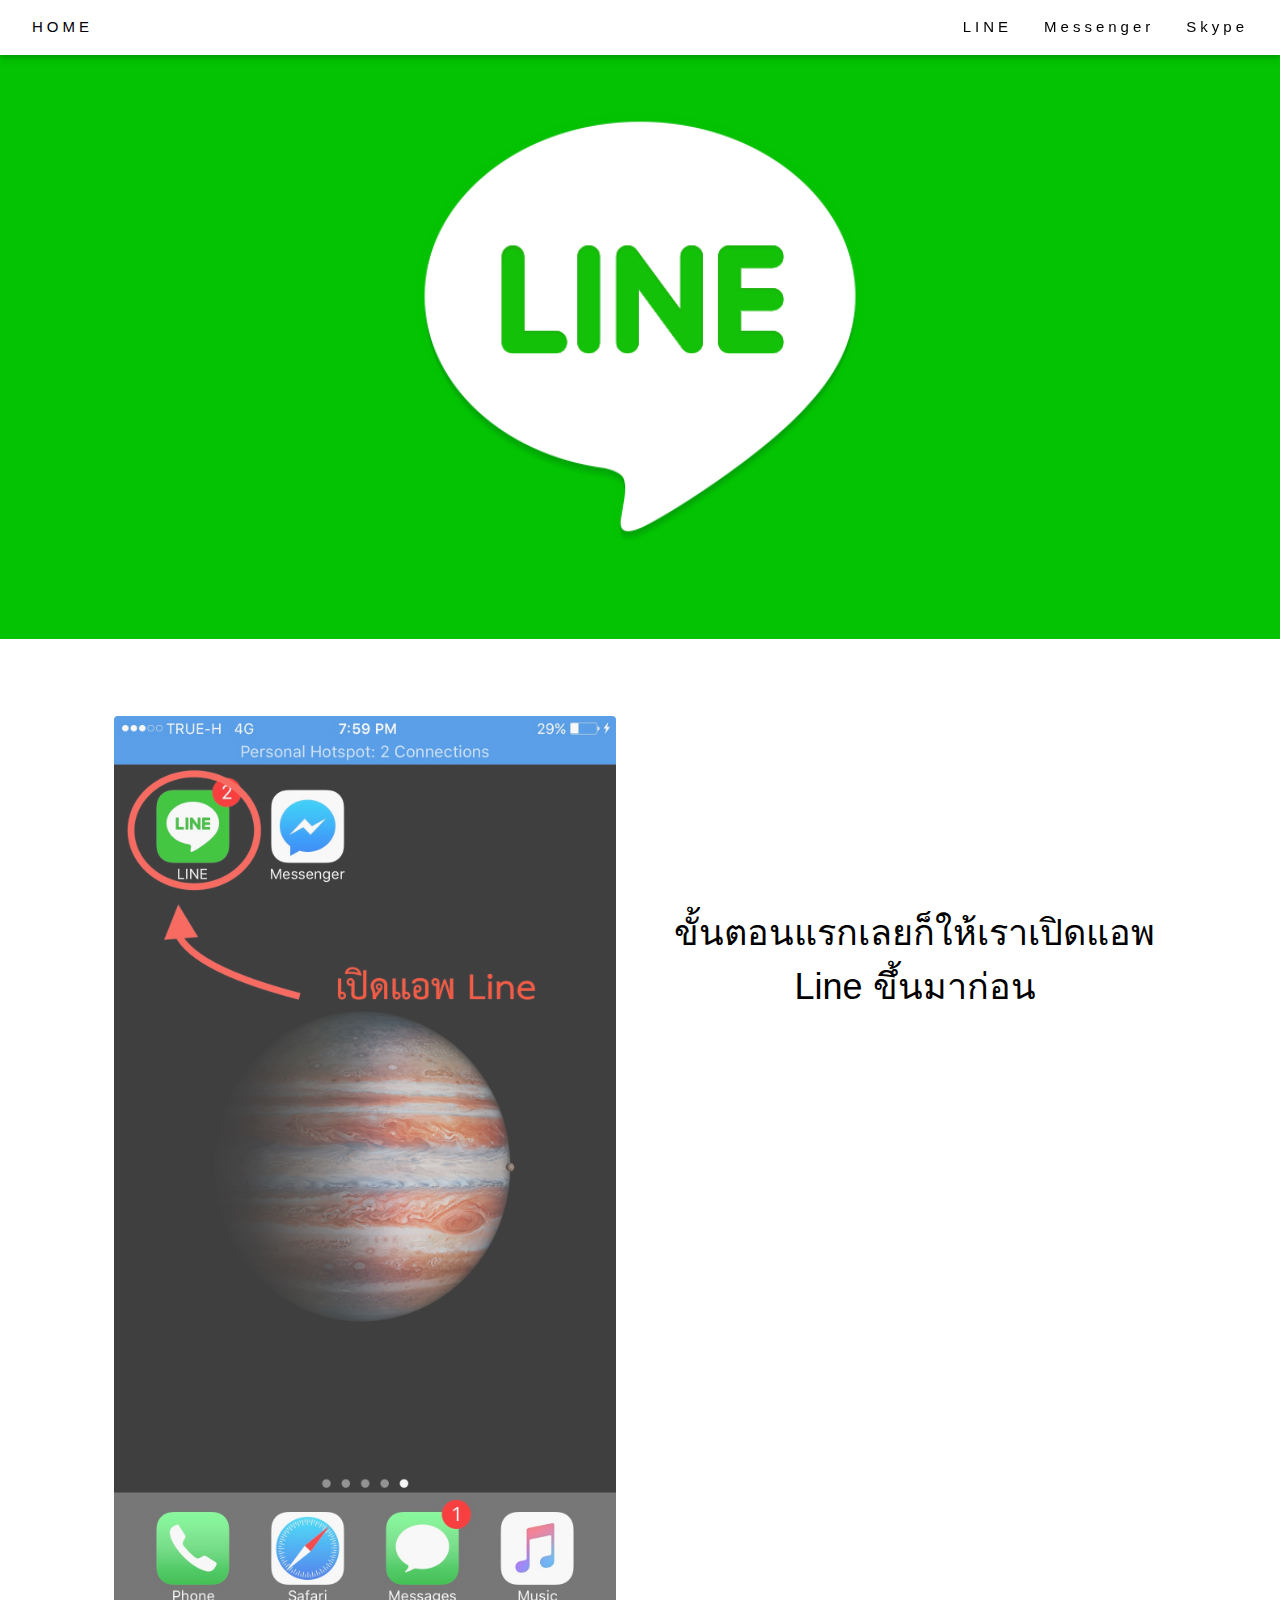
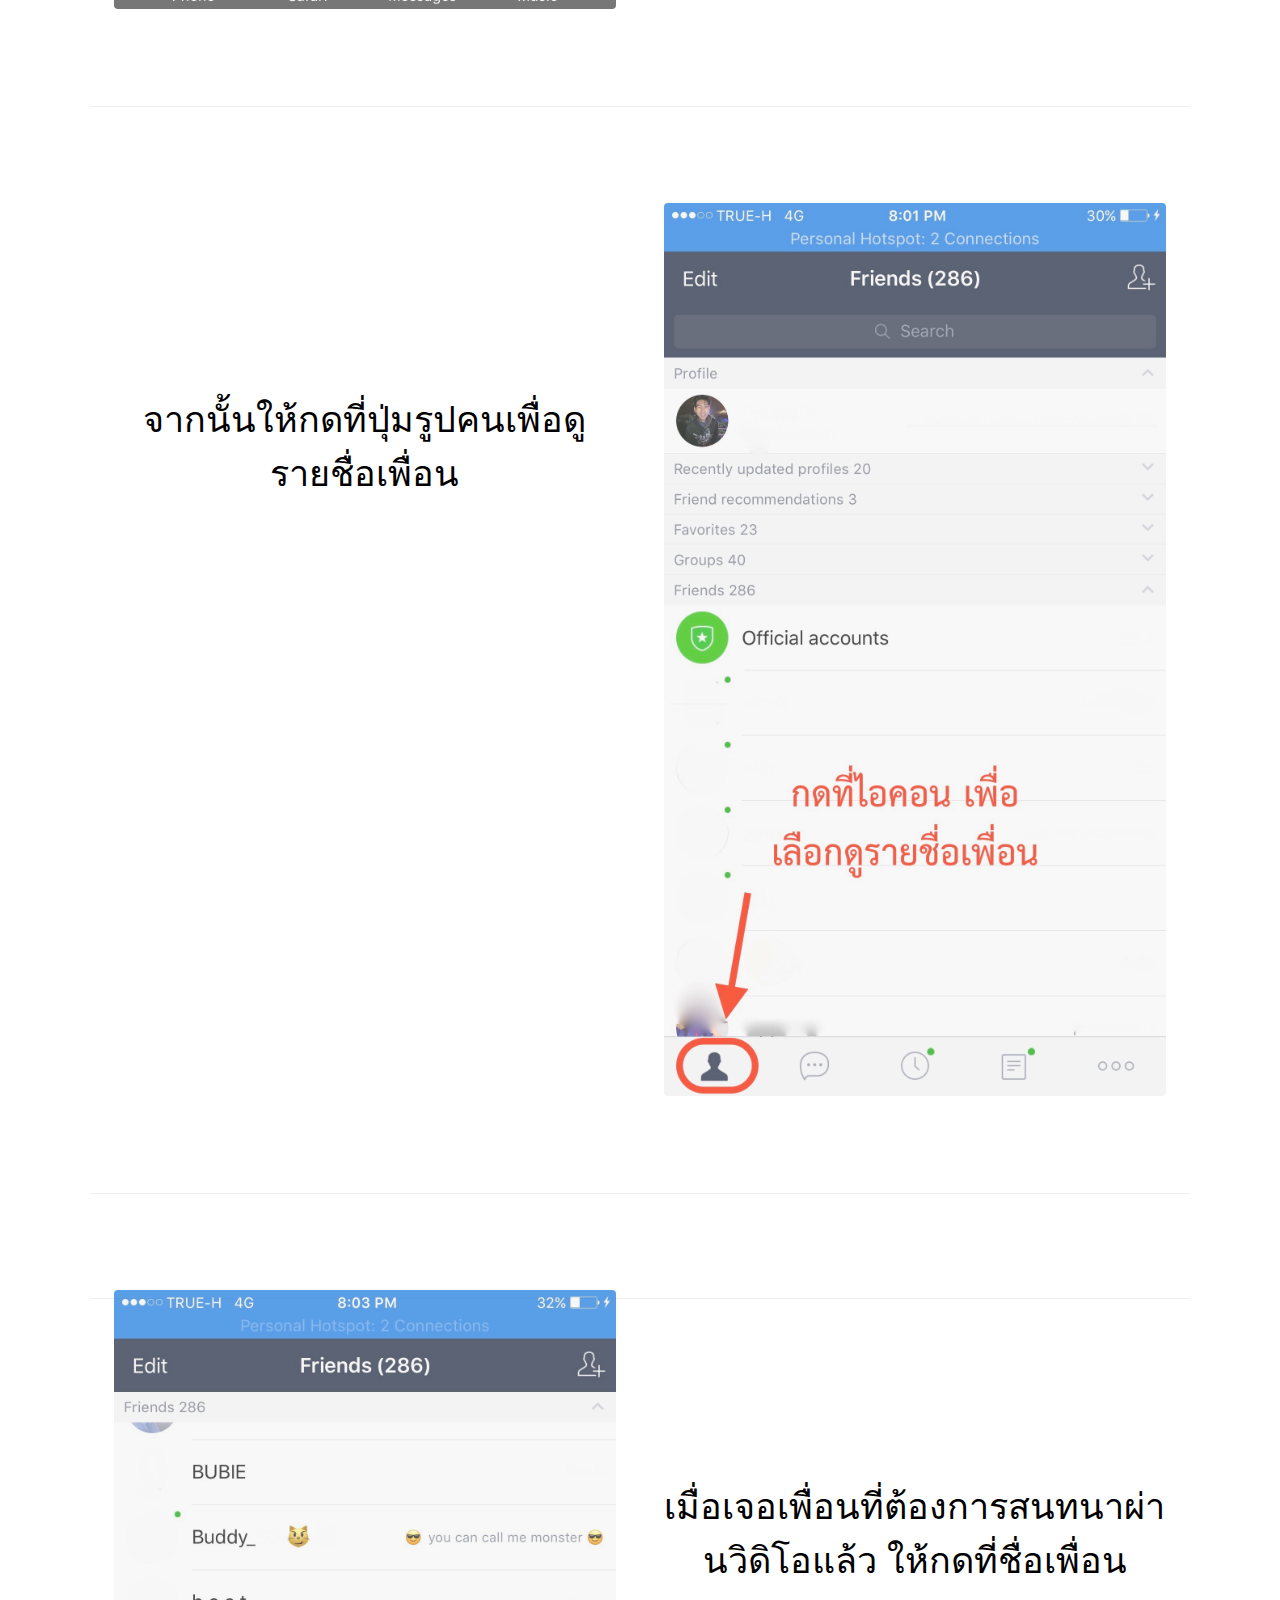
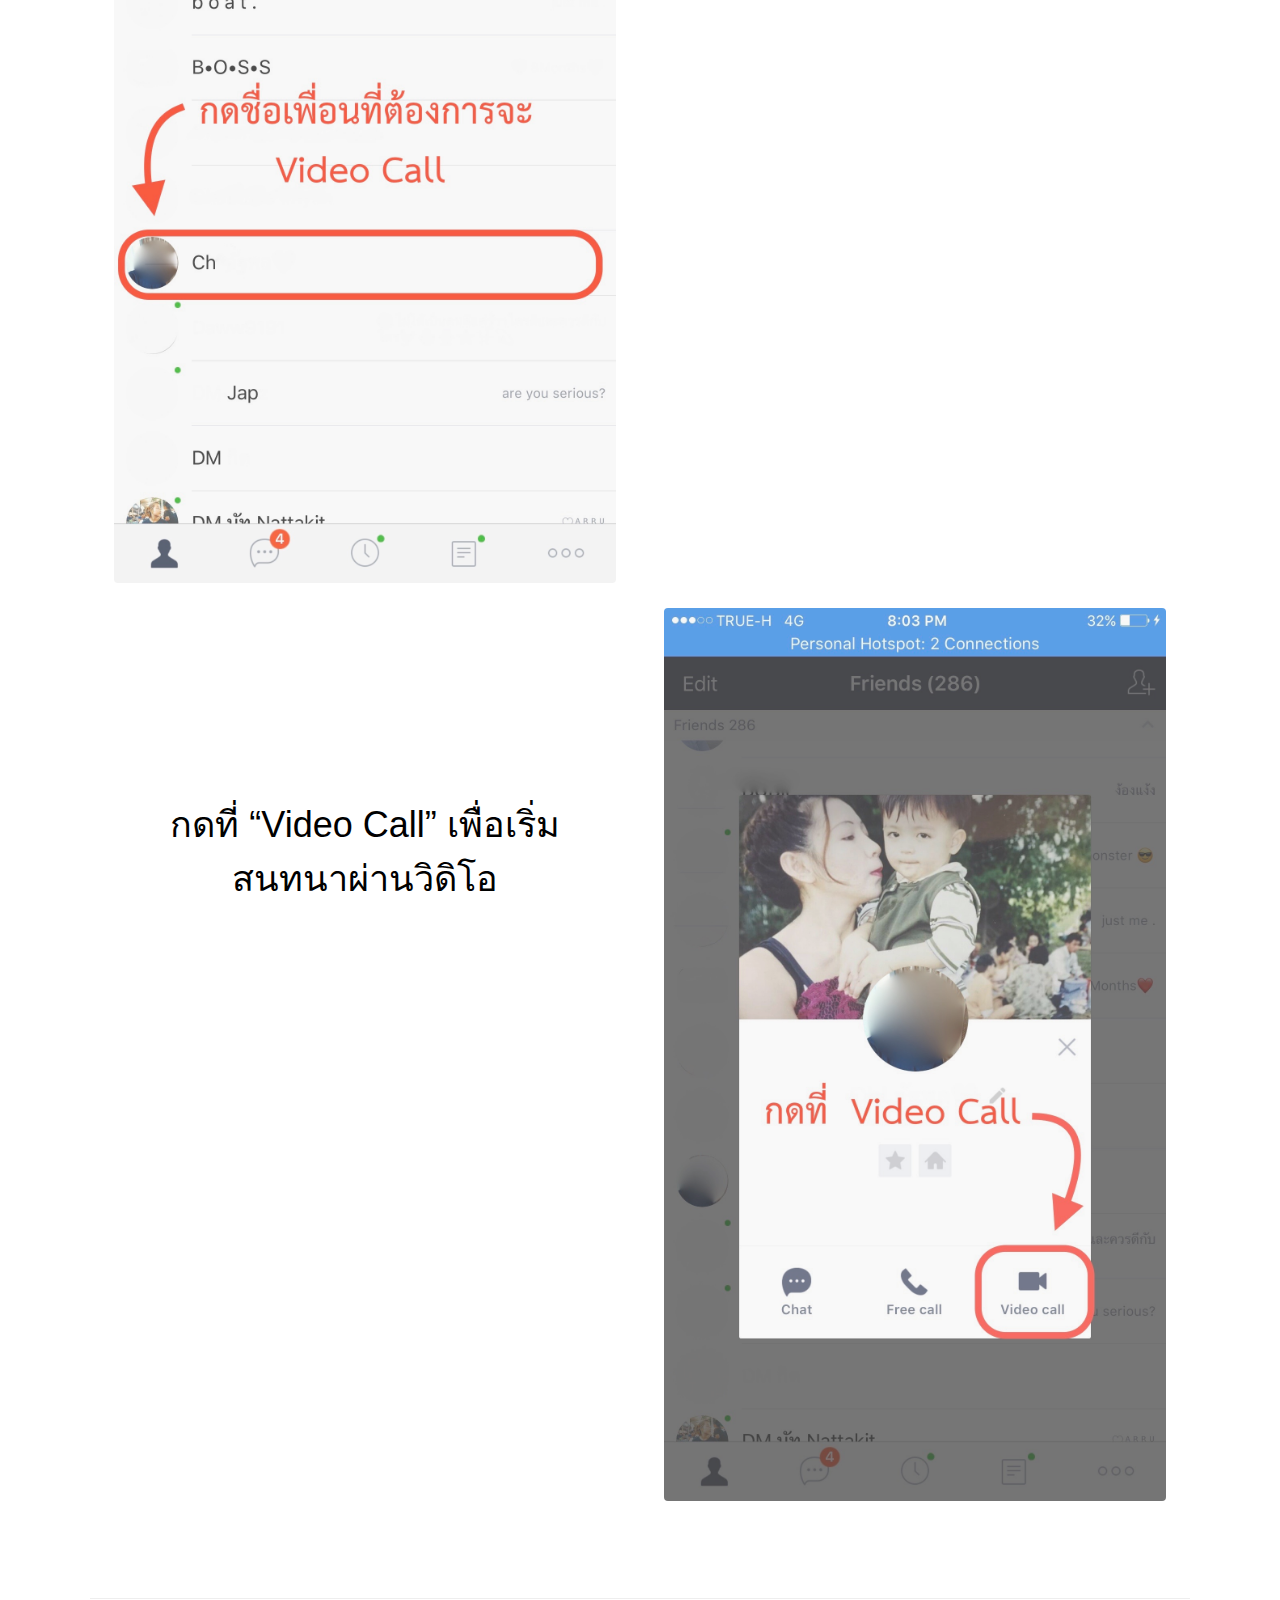
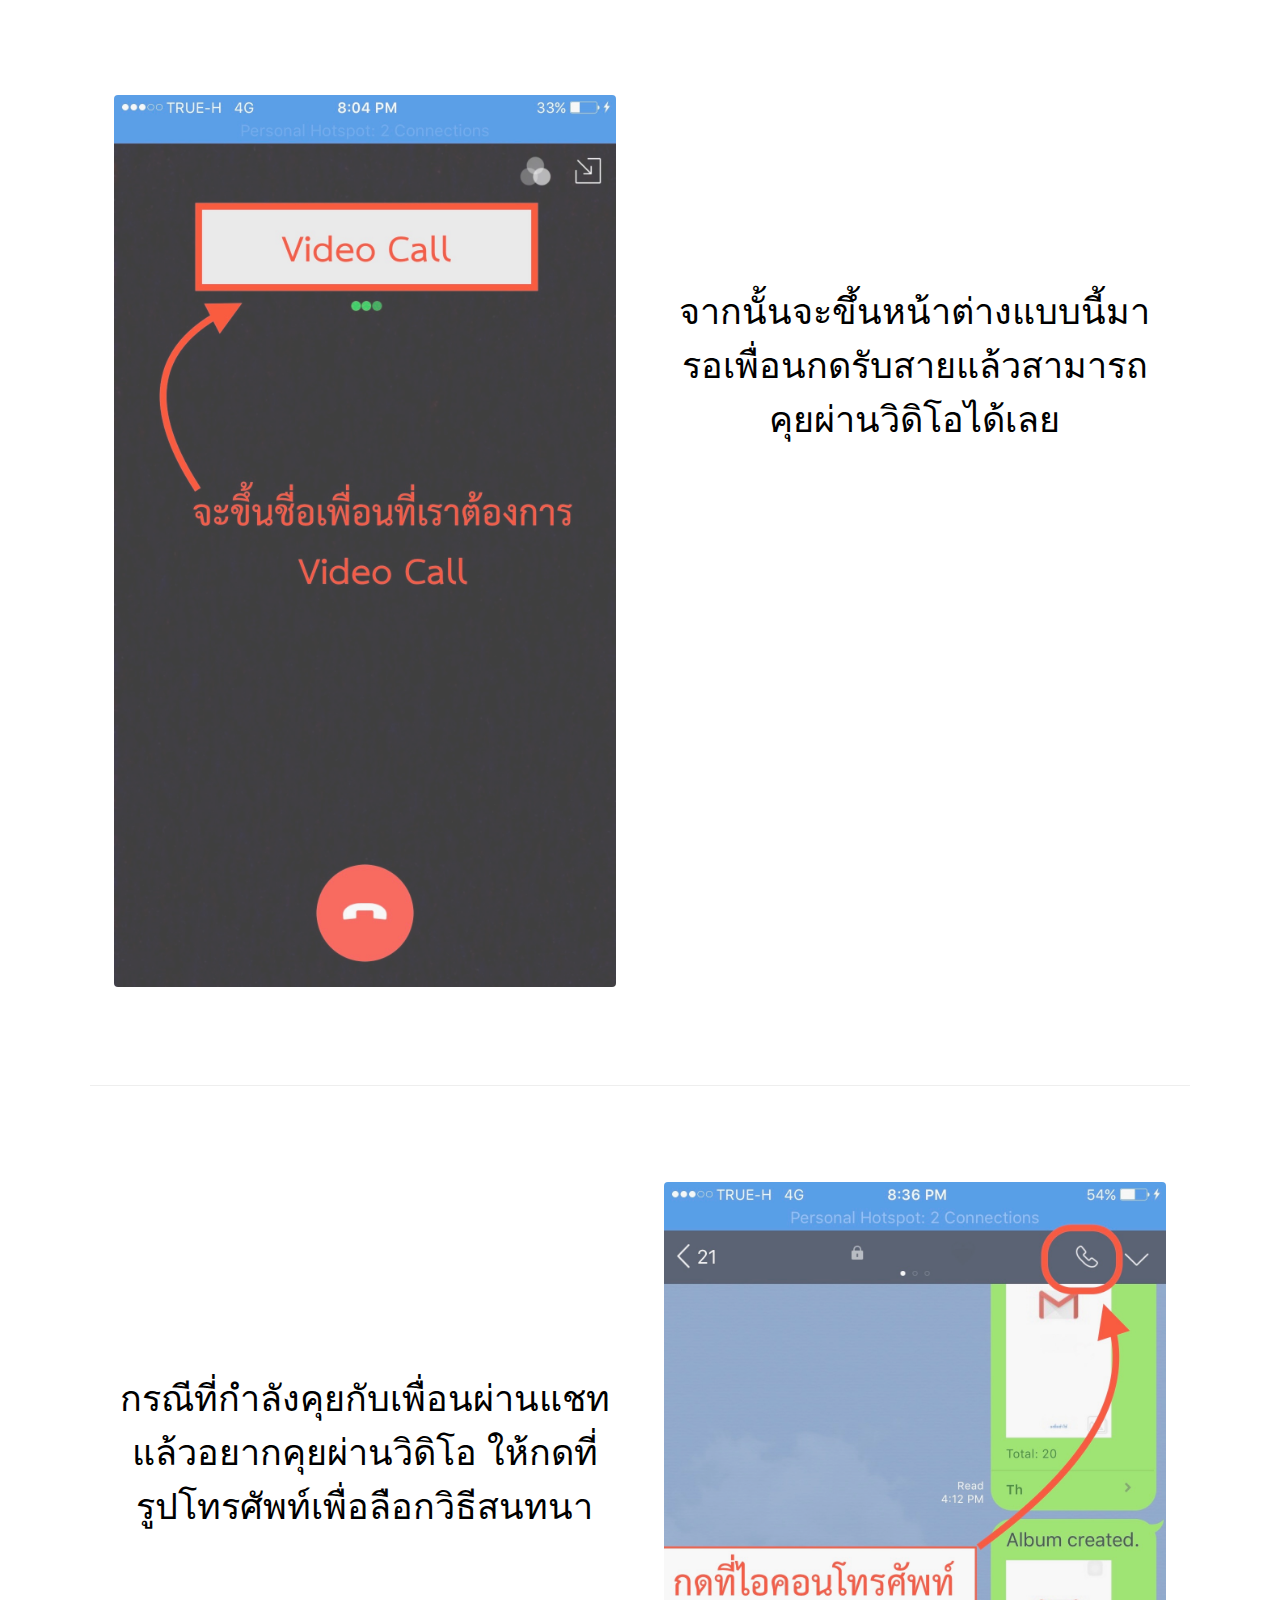
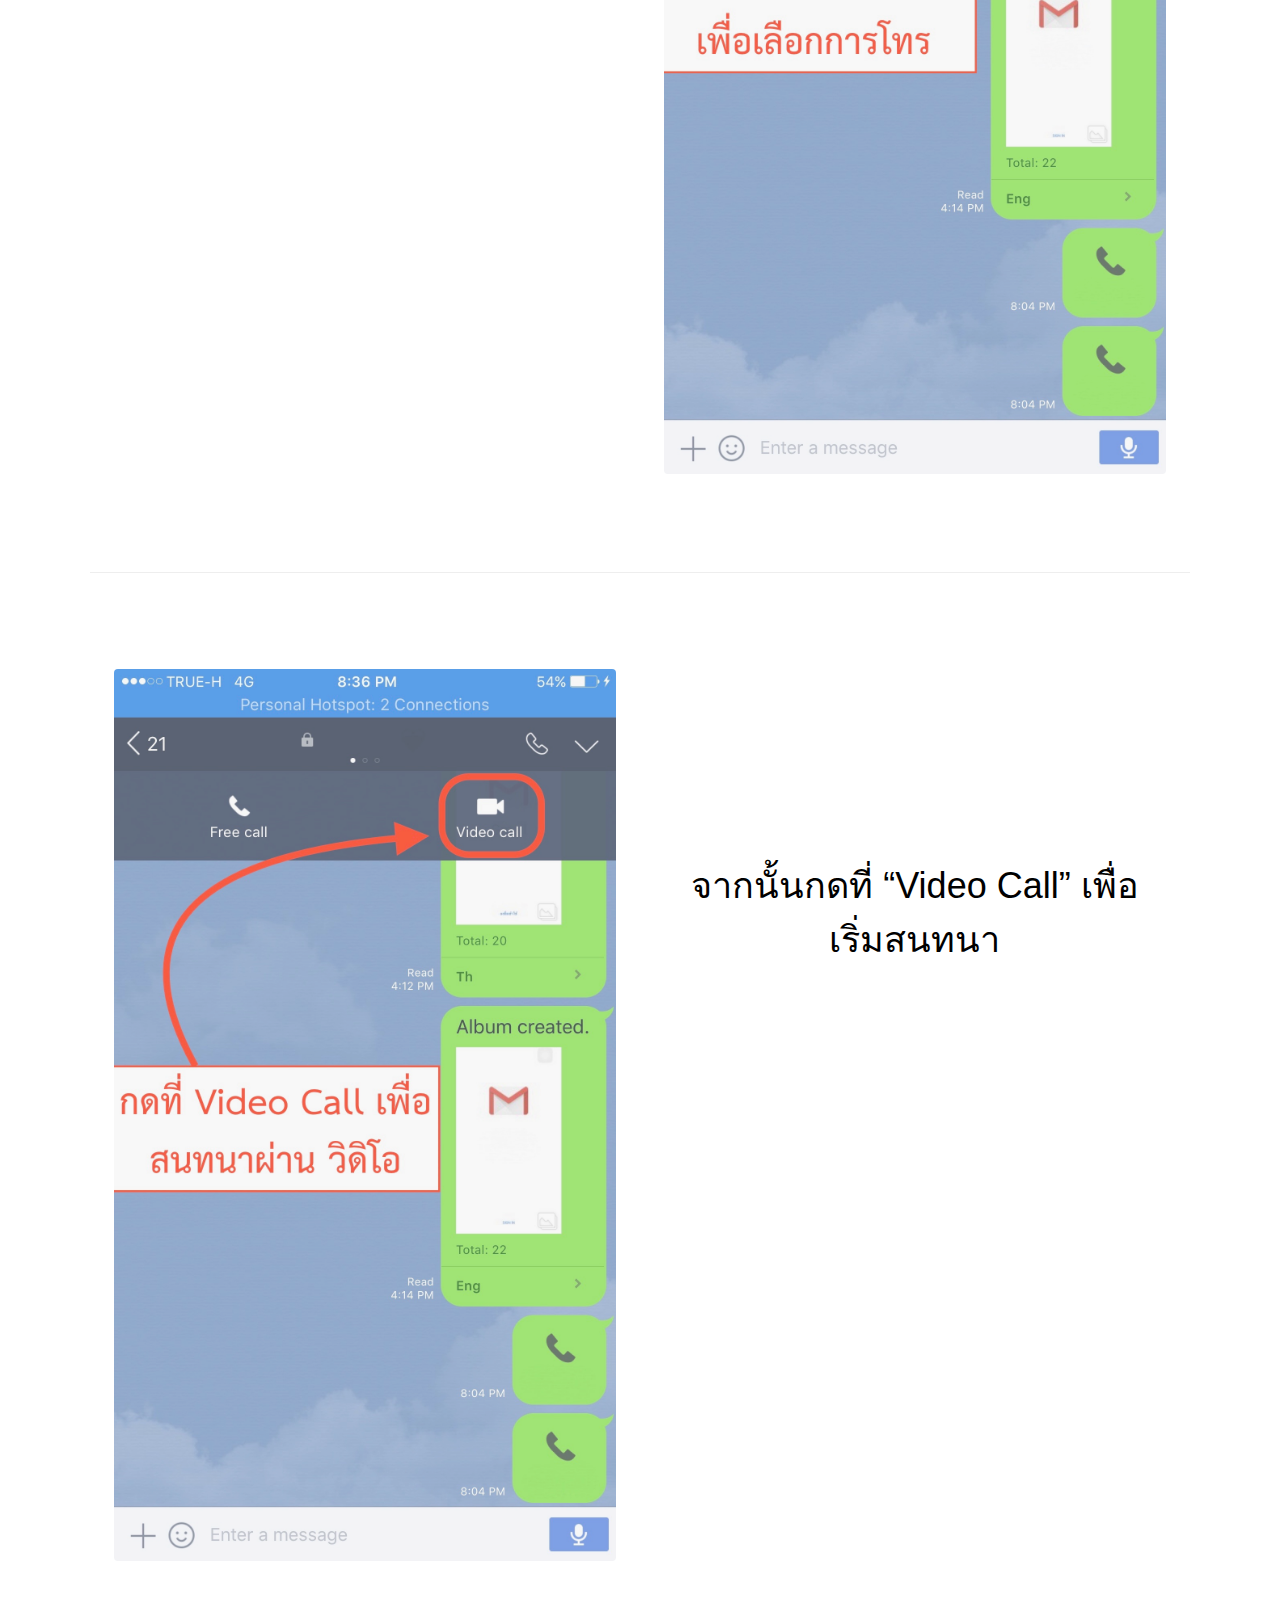
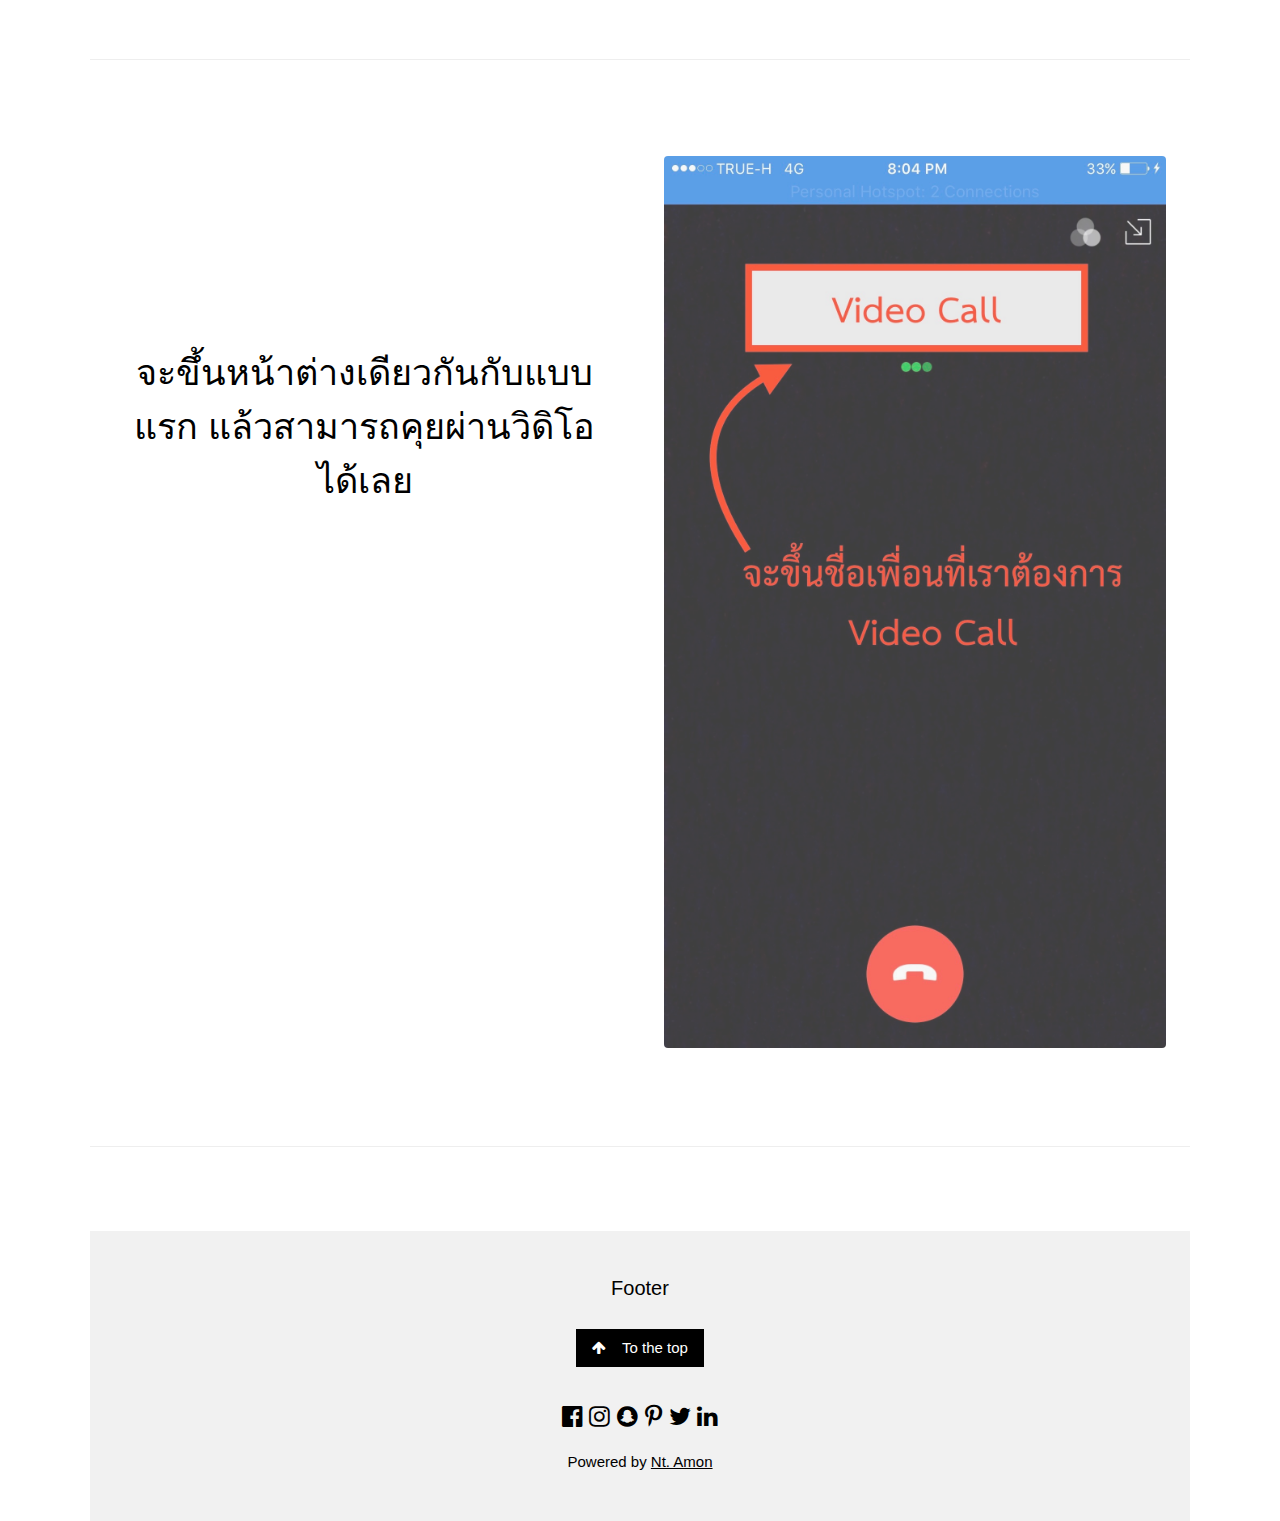
==== LINE.html @ 529bdc09 "Web Multi Ver.1.2.0" ====
<!DOCTYPE html>
<html>
<title>LINE Video Call</title>
<meta charset="UTF-8">
<meta name="viewport" content="width=device-width, initial-scale=1">
<link rel="stylesheet" href="style/style.css">
<link rel="stylesheet" href="style/css/font-awesome.min.css">
<body>

<!-- Navbar (sit on top) -->
<div class="top">
  <div class="bar white padding card-2" style="letter-spacing:4px;">
    <a href="HOME.html" class="bar-item button">HOME</a>
    <!-- Right-sided navbar links. Hide them on small screens -->
    <div class="right hide-small">
      <a href="#" class="bar-item button">LINE</a>
      <a href="MESSENGER.html" class="bar-item button">Messenger</a>
      <a href="SKYPE.html" class="bar-item button">Skype</a>
    </div>
  </div>
</div>

<!-- Header -->
<header class="display-container content wide" style="max-width:1600px;min-width:500px" id="home">
  <img class="image" src="images/Line.png" alt="Hamburger Catering" width="1600" height="800">
  <div class="display-bottomleft padding-large opacity">
  </div>
</header>

<!-- Page content -->
<div class="content" style="max-width:1100px">

  <!-- About Section -->
  <div class="row padding-64" id="about">
    <div class="col m6 padding-large hide-small">
     <img src="images/line1.jpg" class="round image opacity-min" alt="Table Setting" width="100%" height="750">
    </div>

    <div class="col m6 padding-large"><br><br><br><br><br><br><br><br>
      <h1 class="center">ขั้นตอนแรกเลยก็ให้เราเปิดแอพ Line ขึ้นมาก่อน</h1><br>
    </div>
  </div>
  
  <hr>
  
  <!-- Menu Section -->
  <div class="row padding-64" id="menu">
    <div class="col m6 padding-large"><br><br><br><br><br><br><br><br>
      <h1 class="center">จากนั้นให้กดที่ปุ่มรูปคนเพื่อดูรายชื่อเพื่อน</h1><br>
    </div>
    
    <div class="col m6 padding-large hide-small">
      <img src="images/line2.jpg" class="round image opacity-min" alt="Menu" width="100%" height="750">
    </div>
  </div>

  <hr>
  
  <!-- About Section -->
  <div class="row padding-64" id="about">
    <div class="col m6 padding-large hide-small">
     <img src="images/line3.jpg" class="round image opacity-min" alt="Table Setting" width="100%" height="750">
    </div>

    <div class="col m6 padding-large"><br><br><br><br><br><br><br><br>
      <h1 class="center">เมื่อเจอเพื่อนที่ต้องการสนทนาผ่านวิดิโอแล้ว ให้กดที่ชื่อเพื่อน</h1><br>
  </div>
  
  <hr>
  
  <!-- Menu Section -->
  <div class="row padding-64" id="menu">
    <div class="col m6 padding-large"><br><br><br><br><br><br><br><br>
      <h1 class="center">กดที่ “Video Call” เพื่อเริ่มสนทนาผ่านวิดิโอ</h1><br>
    </div>
    
    <div class="col m6 padding-large hide-small">
      <img src="images/line4.jpg" class="round image opacity-min" alt="Menu" width="100%" height="750">
    </div>
  </div>

  <hr>
  <!-- About Section -->
  <div class="row padding-64" id="about">
    <div class="col m6 padding-large hide-small">
     <img src="images/line5.jpg" class="round image opacity-min" alt="Table Setting" width="100%" height="750">
    </div>

    <div class="col m6 padding-large"><br><br><br><br><br><br><br><br>
      <h1 class="center">จากนั้นจะขึ้นหน้าต่างแบบนี้มา รอเพื่อนกดรับสายแล้วสามารถคุยผ่านวิดิโอได้เลย</h1><br>
    </div>
  </div>
  
  <hr>
  
  <!-- Menu Section -->
  <div class="row padding-64" id="menu">
    <div class="col m6 padding-large"><br><br><br><br><br><br><br><br>
      <h1 class="center">กรณีที่กำลังคุยกับเพื่อนผ่านแชทแล้วอยากคุยผ่านวิดิโอ ให้กดที่รูปโทรศัพท์เพื่อลือกวิธีสนทนา</h1><br>
    </div>
    
    <div class="col m6 padding-large hide-small">
      <img src="images/line6.jpg" class="round image opacity-min" alt="Menu" width="100%" height="750">
    </div>
  </div>

  <hr>

  <!-- About Section -->
  <div class="row padding-64" id="about">
    <div class="col m6 padding-large hide-small">
     <img src="images/line7.jpg" class="round image opacity-min" alt="Table Setting" width="100%" height="750">
    </div>

    <div class="col m6 padding-large"><br><br><br><br><br><br><br><br>
      <h1 class="center">จากนั้นกดที่ “Video Call” เพื่อเริ่มสนทนา</h1><br>
    </div>
  </div>
  
  <hr> 

  <!-- Menu Section -->
  <div class="row padding-64" id="menu">
    <div class="col m6 padding-large"><br><br><br><br><br><br><br><br>
      <h1 class="center">จะขึ้นหน้าต่างเดียวกันกับแบบแรก แล้วสามารถคุยผ่านวิดิโอได้เลย</h1><br>
    </div>
    
    <div class="col m6 padding-large hide-small">
      <img src="images/line5.jpg" class="round image opacity-min" alt="Menu" width="100%" height="750">
    </div>
  </div>

  <hr>


<!-- End page content -->
</div>

<!-- Footer -->

<footer class="container padding-32 light-grey center">
  <h4>Footer</h4>
  <a href="#" class="button black margin"><i class="fa fa-arrow-up margin-right"></i>To the top</a>
  <div class="xlarge section">
    <i class="fa fa-facebook-official hover-opacity"></i>
    <i class="fa fa-instagram hover-opacity"></i>
    <i class="fa fa-snapchat hover-opacity"></i>
    <i class="fa fa-pinterest-p hover-opacity"></i>
    <i class="fa fa-twitter hover-opacity"></i>
    <i class="fa fa-linkedin hover-opacity"></i>
  </div>
  <p>Powered by <a href="https://www.facebook.com/natk.amjrs" title="W3.CSS" target="_blank" class="hover-text-green">Nt. Amon</a></p>
</footer>


</body>
</html>
---- style/style.css ----
/* W3.CSS 4.04 Apr 2017 by Jan Egil and Borge Refsnes */
html{box-sizing:border-box}*,*:before,*:after{box-sizing:inherit}
/* Extract from normalize.css by Nicolas Gallagher and Jonathan Neal git.io/normalize */
html{-ms-text-size-adjust:100%;-webkit-text-size-adjust:100%}body{margin:0}
article,aside,details,figcaption,figure,footer,header,main,menu,nav,section,summary{display:block}
audio,canvas,progress,video{display:inline-block}progress{vertical-align:baseline}
audio:not([controls]){display:none;height:0}[hidden],template{display:none}
a{background-color:transparent;-webkit-text-decoration-skip:objects}
a:active,a:hover{outline-width:0}abbr[title]{border-bottom:none;text-decoration:underline;text-decoration:underline dotted}
dfn{font-style:italic}mark{background:#ff0;color:#000}
small{font-size:80%}sub,sup{font-size:75%;line-height:0;position:relative;vertical-align:baseline}
sub{bottom:-0.25em}sup{top:-0.5em}figure{margin:1em 40px}img{border-style:none}svg:not(:root){overflow:hidden}
code,kbd,pre,samp{font-family:monospace,monospace;font-size:1em}hr{box-sizing:content-box;height:0;overflow:visible}
button,input,select,textarea{font:inherit;margin:0}optgroup{font-weight:bold}
button,input{overflow:visible}button,select{text-transform:none}
button,html [type=button],[type=reset],[type=submit]{-webkit-appearance:button}
button::-moz-focus-inner, [type=button]::-moz-focus-inner, [type=reset]::-moz-focus-inner, [type=submit]::-moz-focus-inner{border-style:none;padding:0}
button:-moz-focusring, [type=button]:-moz-focusring, [type=reset]:-moz-focusring, [type=submit]:-moz-focusring{outline:1px dotted ButtonText}
fieldset{border:1px solid #c0c0c0;margin:0 2px;padding:.35em .625em .75em}
legend{color:inherit;display:table;max-width:100%;padding:0;white-space:normal}textarea{overflow:auto}
[type=checkbox],[type=radio]{padding:0}
[type=number]::-webkit-inner-spin-button,[type=number]::-webkit-outer-spin-button{height:auto}
[type=search]{-webkit-appearance:textfield;outline-offset:-2px}
[type=search]::-webkit-search-cancel-button,[type=search]::-webkit-search-decoration{-webkit-appearance:none}
::-webkit-input-placeholder{color:inherit;opacity:0.54}
::-webkit-file-upload-button{-webkit-appearance:button;font:inherit}
/* End extract */
html,body{font-family:Verdana,sans-serif;font-size:15px;line-height:1.5}html{overflow-x:hidden}
h1{font-size:36px}h2{font-size:30px}h3{font-size:24px}h4{font-size:20px}h5{font-size:18px}h6{font-size:16px}.serif{font-family:serif}
h1,h2,h3,h4,h5,h6{font-family:"Segoe UI",Arial,sans-serif;font-weight:400;margin:10px 0}.wide{letter-spacing:4px}
hr{border:0;border-top:1px solid #eee;margin:20px 0}
.image{max-width:100%;height:auto}img{margin-bottom:-5px}a{color:inherit}
.table,.table-all{border-collapse:collapse;border-spacing:0;width:100%;display:table}.table-all{border:1px solid #ccc}
.bordered tr,.table-all tr{border-bottom:1px solid #ddd}.striped tbody tr:nth-child(even){background-color:#f1f1f1}
.table-all tr:nth-child(odd){background-color:#fff}.table-all tr:nth-child(even){background-color:#f1f1f1}
.hoverable tbody tr:hover,.ul.hoverable li:hover{background-color:#ccc}.centered tr th,.centered tr td{text-align:center}
.table td,.table th,.table-all td,.table-all th{padding:8px 8px;display:table-cell;text-align:left;vertical-align:top}
.table th:first-child,.table td:first-child,.table-all th:first-child,.table-all td:first-child{padding-left:16px}
.btn,.button{border:none;display:inline-block;outline:0;padding:8px 16px;vertical-align:middle;overflow:hidden;text-decoration:none;color:inherit;background-color:inherit;text-align:center;cursor:pointer;white-space:nowrap}
.btn:hover{box-shadow:0 8px 16px 0 rgba(0,0,0,0.2),0 6px 20px 0 rgba(0,0,0,0.19)}
.btn,.button{-webkit-touch-callout:none;-webkit-user-select:none;-khtml-user-select:none;-moz-user-select:none;-ms-user-select:none;user-select:none}   
.disabled,.btn:disabled,.button:disabled{cursor:not-allowed;opacity:0.3}.disabled *,:disabled *{pointer-events:none}
.btn.disabled:hover,.btn:disabled:hover{box-shadow:none}
.tag-h{background-color:#000;color:#fff;display:inline-block;padding-left:8px;padding-right:8px;text-align:center}.badge{border-radius:50%}
.badge,.tag{background-color:#000;color:#fff;display:inline-block;padding-left:8px;padding-right:8px;text-align:center}.badge{border-radius:50%}
.tag2{background-color:#777;color:#fff;display:inline-block;padding-left:5px;padding-right:5px;text-align:center}
.ul{list-style-type:none;padding:0;margin:0}.ul li{padding:8px 16px;border-bottom:1px solid #ddd}.ul li:last-child{border-bottom:none}
.tooltip,.display-container{position:relative}.tooltip .text{display:none}.tooltip:hover .text{display:inline-block}
.ripple:active{opacity:0.5}.ripple{transition:opacity 0s}
.input{padding:8px;display:block;border:none;border-bottom:1px solid #ccc;width:100%}
.select{padding:9px 0;width:100%;border:none;border-bottom:1px solid #ccc}
.dropdown-click,.dropdown-hover{position:relative;display:inline-block;cursor:pointer}
.dropdown-hover:hover .dropdown-content{display:block;z-index:1}
.dropdown-hover:first-child,.dropdown-click:hover{background-color:#ccc;color:#000}
.dropdown-hover:hover > .button:first-child,.dropdown-click:hover > .button:first-child{background-color:#ccc;color:#000}
.dropdown-content{cursor:auto;color:#000;background-color:#fff;display:none;position:absolute;min-width:160px;margin:0;padding:0}
.check,.radio{width:24px;height:24px;position:relative;top:6px}
.sidebar{height:100%;width:200px;background-color:#fff;position:fixed!important;z-index:1;overflow:auto}
.bar-block .dropdown-hover,.bar-block .dropdown-click{width:100%}
.bar-block .dropdown-hover .dropdown-content,.bar-block .dropdown-click .dropdown-content{min-width:100%}
.bar-block .dropdown-hover .button,.bar-block .dropdown-click .button{width:100%;text-align:left;padding:8px 16px}
.main,#main{transition:margin-left .4s}
.modal{z-index:3;display:none;padding-top:100px;position:fixed;left:0;top:0;width:100%;height:100%;overflow:auto;background-color:rgb(0,0,0);background-color:rgba(0,0,0,0.4)}
.modal-content{margin:auto;background-color:#fff;position:relative;padding:0;outline:0;width:600px}
.bar{width:100%;overflow:hidden}.center .bar{display:inline-block;width:auto}
.bar .bar-item{padding:8px 16px;float:left;width:auto;border:none;outline:none;display:block}
.bar .dropdown-hover,.bar .dropdown-click{position:static;float:left}
.bar .button{white-space:normal}
.bar-block .bar-item{width:100%;display:block;padding:8px 16px;text-align:left;border:none;outline:none;white-space:normal;float:none}
.bar-block.center .bar-item{text-align:center}.block{display:block;width:100%}
.responsive{overflow-x:auto}
.container:after,.container:before,.panel:after,.panel:before,.row:after,.row:before,.row-padding:after,.row-padding:before,
.cell-row:before,.cell-row:after,.clear:after,.clear:before,.bar:before,.bar:after{content:"";display:table;clear:both}
.col,.half,.third,.twothird,.threequarter,.quarter{float:left;width:100%}
.col.s1{width:8.33333%}.col.s2{width:16.66666%}.col.s3{width:24.99999%}.col.s4{width:33.33333%}
.col.s5{width:41.66666%}.col.s6{width:49.99999%}.col.s7{width:58.33333%}.col.s8{width:66.66666%}
.col.s9{width:74.99999%}.col.s10{width:83.33333%}.col.s11{width:91.66666%}.col.s12{width:99.99999%}
@media (min-width:601px){.col.m1{width:8.33333%}.col.m2{width:16.66666%}.col.m3,.quarter{width:24.99999%}.col.m4,.third{width:33.33333%}
.col.m5{width:41.66666%}.col.m6,.half{width:49.99999%}.col.m7{width:58.33333%}.col.m8,.twothird{width:66.66666%}
.col.m9,.threequarter{width:74.99999%}.col.m10{width:83.33333%}.col.m11{width:91.66666%}.col.m12{width:99.99999%}}
@media (min-width:993px){.col.l1{width:8.33333%}.col.l2{width:16.66666%}.col.l3{width:24.99999%}.col.l4{width:33.33333%}
.col.l5{width:41.66666%}.col.l6{width:49.99999%}.col.l7{width:58.33333%}.col.l8{width:66.66666%}
.col.l9{width:74.99999%}.col.l10{width:83.33333%}.col.l11{width:91.66666%}.col.l12{width:99.99999%}}
.content{max-width:980px;margin:auto}.rest{overflow:hidden}
.cell-row{display:table;width:100%}.cell{display:table-cell}
.cell-top{vertical-align:top}.cell-middle{vertical-align:middle}.cell-bottom{vertical-align:bottom}
.hide{display:none!important}.show-block,.show{display:block!important}.show-inline-block{display:inline-block!important}
@media (max-width:600px){.modal-content{margin:0 10px;width:auto!important}.modal{padding-top:30px}
.dropdown-hover.mobile .dropdown-content,.dropdown-click.mobile .dropdown-content{position:relative}	
.hide-small{display:none!important}.mobile{display:block;width:100%!important}.bar-item.mobile,.dropdown-hover.mobile,.dropdown-click.mobile{text-align:center}
.dropdown-hover.mobile,.dropdown-hover.mobile .btn,.dropdown-hover.mobile .button,.dropdown-click.mobile,.dropdown-click.mobile .btn,.dropdown-click.mobile .button{width:100%}}
@media (max-width:768px){.modal-content{width:500px}.modal{padding-top:50px}}
@media (min-width:993px){.modal-content{width:900px}.hide-large{display:none!important}.sidebar.collapse{display:block!important}}
@media (max-width:992px) and (min-width:601px){.hide-medium{display:none!important}}
@media (max-width:992px){.sidebar.collapse{display:none}.main{margin-left:0!important;margin-right:0!important}}
.top,.bottom{position:fixed;width:100%;z-index:1}.top{top:0}.bottom{bottom:0}
.overlay{position:fixed;display:none;width:100%;height:100%;top:0;left:0;right:0;bottom:0;background-color:rgba(0,0,0,0.5);z-index:2}
.display-topleft{position:absolute;left:0;top:0}.display-topright{position:absolute;right:0;top:0}
.display-bottomleft{position:absolute;left:0;bottom:0}.display-bottomright{position:absolute;right:0;bottom:0}
.display-middle{position:absolute;top:50%;left:50%;transform:translate(-50%,-50%);-ms-transform:translate(-50%,-50%)}
.display-left{position:absolute;top:50%;left:0%;transform:translate(0%,-50%);-ms-transform:translate(-0%,-50%)}
.display-right{position:absolute;top:50%;right:0%;transform:translate(0%,-50%);-ms-transform:translate(0%,-50%)}
.display-topmiddle{position:absolute;left:50%;top:0;transform:translate(-50%,0%);-ms-transform:translate(-50%,0%)}
.display-bottommiddle{position:absolute;left:50%;bottom:0;transform:translate(-50%,0%);-ms-transform:translate(-50%,0%)}
.display-container:hover .display-hover{display:block}.display-container:hover span.display-hover{display:inline-block}.display-hover{display:none}
.display-position{position:absolute}
.circle{border-radius:50%}
.round-small{border-radius:2px}.round,.round-medium{border-radius:4px}.round-large{border-radius:8px}.round-xlarge{border-radius:16px}.round-xxlarge{border-radius:32px}
.row-padding,.row-padding>.half,.row-padding>.third,.row-padding>.twothird,.row-padding>.threequarter,.row-padding>.quarter,.row-padding>.col{padding:0 8px}
.container,.panel{padding:0.01em 16px}.panel{margin-top:16px;margin-bottom:16px}
.code,.codespan{font-family:Consolas,"courier new";font-size:16px}
.code{width:auto;background-color:#fff;padding:8px 12px;border-left:4px solid #4CAF50;word-wrap:break-word}
.codespan{color:crimson;background-color:#f1f1f1;padding-left:4px;padding-right:4px;font-size:110%}
.card,.card-2{box-shadow:0 2px 5px 0 rgba(0,0,0,0.16),0 2px 10px 0 rgba(0,0,0,0.12)}
.card-4,.hover-shadow:hover{box-shadow:0 4px 10px 0 rgba(0,0,0,0.2),0 4px 20px 0 rgba(0,0,0,0.19)}
.spin{animation:spin 2s infinite linear}@keyframes spin{0%{transform:rotate(0deg)}100%{transform:rotate(359deg)}}
.animate-fading{animation:fading 10s infinite}@keyframes fading{0%{opacity:0}50%{opacity:1}100%{opacity:0}}
.animate-opacity{animation:opac 0.8s}@keyframes opac{from{opacity:0} to{opacity:1}}
.animate-top{position:relative;animation:animatetop 0.4s}@keyframes animatetop{from{top:-300px;opacity:0} to{top:0;opacity:1}}
.animate-left{position:relative;animation:animateleft 0.4s}@keyframes animateleft{from{left:-300px;opacity:0} to{left:0;opacity:1}}
.animate-right{position:relative;animation:animateright 0.4s}@keyframes animateright{from{right:-300px;opacity:0} to{right:0;opacity:1}}
.animate-bottom{position:relative;animation:animatebottom 0.4s}@keyframes animatebottom{from{bottom:-300px;opacity:0} to{bottom:0;opacity:1}}
.animate-zoom {animation:animatezoom 0.6s}@keyframes animatezoom{from{transform:scale(0)} to{transform:scale(1)}}
.animate-input{transition:width 0.4s ease-in-out}.animate-input:focus{width:100%!important}
.opacity,.hover-opacity:hover{opacity:0.60}.opacity-off,.hover-opacity-off:hover{opacity:1}
.opacity-max{opacity:0.25}.opacity-min{opacity:0.75}
.greyscale-max,.grayscale-max,.hover-greyscale:hover,.hover-grayscale:hover{filter:grayscale(100%)}
.greyscale,.grayscale{filter:grayscale(75%)}.greyscale-min,.grayscale-min{filter:grayscale(50%)}
.sepia{filter:sepia(75%)}.sepia-max,.hover-sepia:hover{filter:sepia(100%)}.sepia-min{filter:sepia(50%)}
.tiny{font-size:10px!important}.small{font-size:12px!important}.medium{font-size:15px!important}.large{font-size:18px!important}
.xlarge{font-size:24px!important}.xxlarge{font-size:36px!important}.xxxlarge{font-size:48px!important}.jumbo{font-size:64px!important}
.left-align{text-align:left!important}.right-align{text-align:right!important}.justify{text-align:justify!important}.center{text-align:center!important}
.border-0{border:0!important}.border{border:1px solid #ccc!important}
.border-top{border-top:1px solid #ccc!important}.border-bottom{border-bottom:1px solid #ccc!important}
.border-left{border-left:1px solid #ccc!important}.border-right{border-right:1px solid #ccc!important}
.topbar{border-top:6px solid #ccc!important}.bottombar{border-bottom:6px solid #ccc!important}
.leftbar{border-left:6px solid #ccc!important}.rightbar{border-right:6px solid #ccc!important}
.section,.code{margin-top:16px!important;margin-bottom:16px!important}
.margin{margin:16px!important}.margin-top{margin-top:16px!important}.margin-bottom{margin-bottom:16px!important}
.margin-left{margin-left:16px!important}.margin-right{margin-right:16px!important}
.padding-small{padding:4px 8px!important}.padding{padding:8px 16px!important}.padding-large{padding:12px 24px!important}
.padding-16{padding-top:16px!important;padding-bottom:16px!important}.padding-24{padding-top:24px!important;padding-bottom:24px!important}
.padding-32{padding-top:32px!important;padding-bottom:32px!important}.padding-48{padding-top:48px!important;padding-bottom:48px!important}
.padding-64{padding-top:64px!important;padding-bottom:64px!important}
.left{float:left!important}.right{float:right!important}
.button:hover{color:#000!important;background-color:#ccc!important}
.transparent,.hover-none:hover{background-color:transparent!important}
.hover-none:hover{box-shadow:none!important}
/* Colors */
.amber,.hover-amber:hover{color:#000!important;background-color:#ffc107!important}
.aqua,.hover-aqua:hover{color:#000!important;background-color:#00ffff!important}
.blue,.hover-blue:hover{color:#fff!important;background-color:#2196F3!important}
.light-blue,.hover-light-blue:hover{color:#000!important;background-color:#87CEEB!important}
.brown,.hover-brown:hover{color:#fff!important;background-color:#795548!important}
.cyan,.hover-cyan:hover{color:#000!important;background-color:#00bcd4!important}
.blue-grey,.hover-blue-grey:hover,.blue-gray,.hover-blue-gray:hover{color:#fff!important;background-color:#607d8b!important}
.green,.hover-green:hover{color:#fff!important;background-color:#4CAF50!important}
.light-green,.hover-light-green:hover{color:#000!important;background-color:#8bc34a!important}
.indigo,.hover-indigo:hover{color:#fff!important;background-color:#3f51b5!important}
.khaki,.hover-khaki:hover{color:#000!important;background-color:#f0e68c!important}
.lime,.hover-lime:hover{color:#000!important;background-color:#cddc39!important}
.orange,.hover-orange:hover{color:#000!important;background-color:#ff9800!important}
.deep-orange,.hover-deep-orange:hover{color:#fff!important;background-color:#ff5722!important}
.pink,.hover-pink:hover{color:#fff!important;background-color:#e91e63!important}
.purple,.hover-purple:hover{color:#fff!important;background-color:#9c27b0!important}
.deep-purple,.hover-deep-purple:hover{color:#fff!important;background-color:#673ab7!important}
.red,.hover-red:hover{color:#fff!important;background-color:#f44336!important}
.sand,.hover-sand:hover{color:#000!important;background-color:#fdf5e6!important}
.teal,.hover-teal:hover{color:#fff!important;background-color:#009688!important}
.yellow,.hover-yellow:hover{color:#000!important;background-color:#ffeb3b!important}
.white,.hover-white:hover{color:#000!important;background-color:#fff!important}
.black,.hover-black:hover{color:#fff!important;background-color:#000!important}
.grey,.hover-grey:hover,.gray,.hover-gray:hover{color:#000!important;background-color:#bbb!important}
.light-grey,.hover-light-grey:hover,.light-gray,.hover-light-gray:hover{color:#000!important;background-color:#f1f1f1!important}
.dark-grey,.hover-dark-grey:hover,.dark-gray,.hover-dark-gray:hover{color:#fff!important;background-color:#616161!important}
.pale-red,.hover-pale-red:hover{color:#000!important;background-color:#ffdddd!important}
.pale-green,.hover-pale-green:hover{color:#000!important;background-color:#ddffdd!important}
.pale-yellow,.hover-pale-yellow:hover{color:#000!important;background-color:#ffffcc!important}
.pale-blue,.hover-pale-blue:hover{color:#000!important;background-color:#ddffff!important}
.text-red,.hover-text-red:hover{color:#f44336!important}
.text-green,.hover-text-green:hover{color:#4CAF50!important}
.text-blue,.hover-text-blue:hover{color:#2196F3!important}
.text-yellow,.hover-text-yellow:hover{color:#ffeb3b!important}
.text-white,.hover-text-white:hover{color:#fff!important}
.text-black,.hover-text-black:hover{color:#000!important}
.text-grey,.hover-text-grey:hover,.text-gray,.hover-text-gray:hover{color:#757575!important}
.text-amber{color:#ffc107!important}
.text-aqua{color:#00ffff!important}
.text-light-blue{color:#87CEEB!important}
.text-brown{color:#795548!important}
.text-cyan{color:#00bcd4!important}
.text-blue-grey,.text-blue-gray{color:#607d8b!important}
.text-light-green{color:#8bc34a!important}
.text-indigo{color:#3f51b5!important}
.text-khaki{color:#b4aa50!important}
.text-lime{color:#cddc39!important}
.text-orange{color:#ff9800!important}
.text-deep-orange{color:#ff5722!important}
.text-pink{color:#e91e63!important}
.text-purple{color:#9c27b0!important}
.text-deep-purple{color:#673ab7!important}
.text-sand{color:#fdf5e6!important}
.text-teal{color:#009688!important}
.text-light-grey,.hover-text-light-grey:hover,.text-light-gray,.hover-text-light-gray:hover{color:#f1f1f1!important}
.text-dark-grey,.hover-text-dark-grey:hover,.text-dark-gray,.hover-text-dark-gray:hover{color:#3a3a3a!important}
.border-red,.hover-border-red:hover{border-color:#f44336!important}
.border-green,.hover-border-green:hover{border-color:#4CAF50!important}
.border-blue,.hover-border-blue:hover{border-color:#2196F3!important}
.border-yellow,.hover-border-yellow:hover{border-color:#ffeb3b!important}
.border-white,.hover-border-white:hover{border-color:#fff!important}
.border-black,.hover-border-black:hover{border-color:#000!important}
.border-grey,.hover-border-grey:hover,.border-gray,.hover-border-gray:hover{border-color:#bbb!important}

/* latin-ext */
@font-face {
  font-family: 'Lato';
  font-style: normal;
  font-weight: 400;
  src: local('Lato Regular'), local('Lato-Regular'), url(https://fonts.gstatic.com/s/lato/v13/UyBMtLsHKBKXelqf4x7VRQ.woff2) format('woff2');
  unicode-range: U+0100-024F, U+1E00-1EFF, U+20A0-20AB, U+20AD-20CF, U+2C60-2C7F, U+A720-A7FF;
}
/* latin */
@font-face {
  font-family: 'Lato';
  font-style: normal;
  font-weight: 400;
  src: local('Lato Regular'), local('Lato-Regular'), url(https://fonts.gstatic.com/s/lato/v13/1YwB1sO8YE1Lyjf12WNiUA.woff2) format('woff2');
  unicode-range: U+0000-00FF, U+0131, U+0152-0153, U+02C6, U+02DA, U+02DC, U+2000-206F, U+2074, U+20AC, U+2212, U+2215;
}
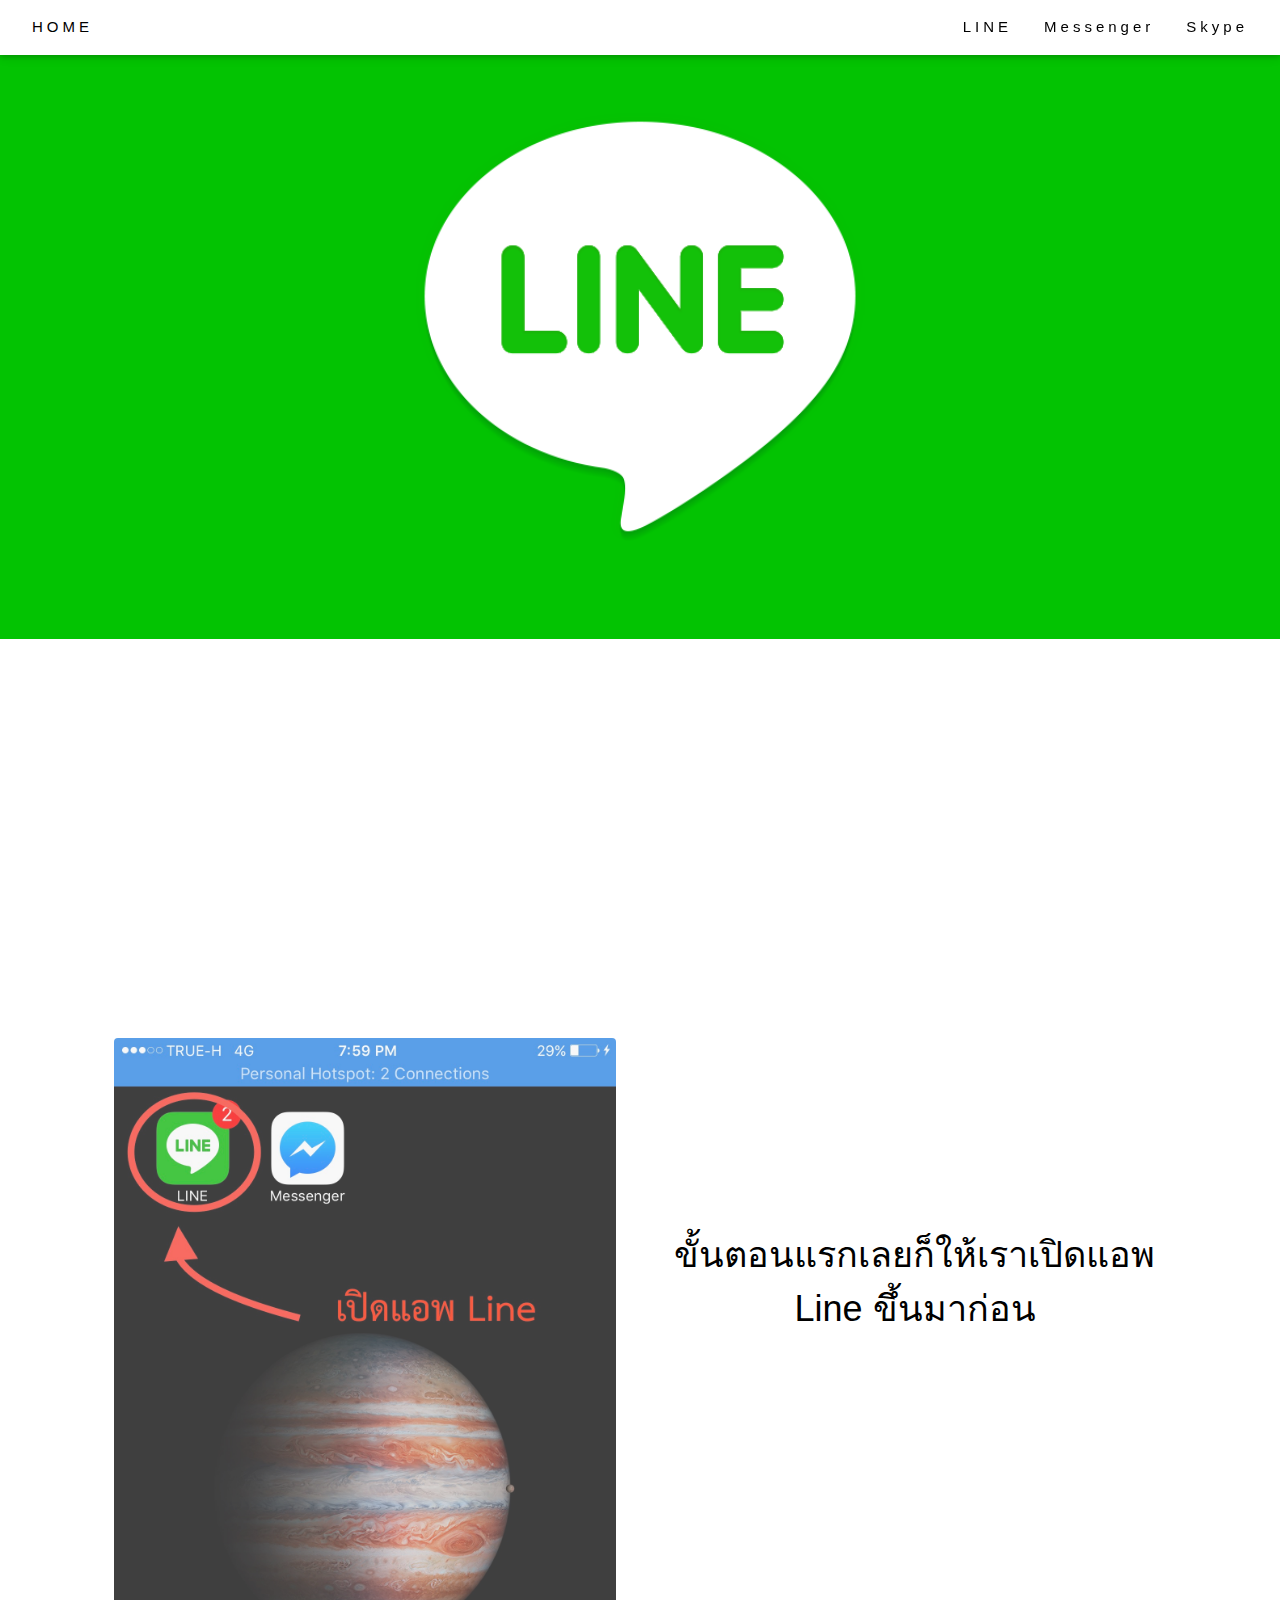
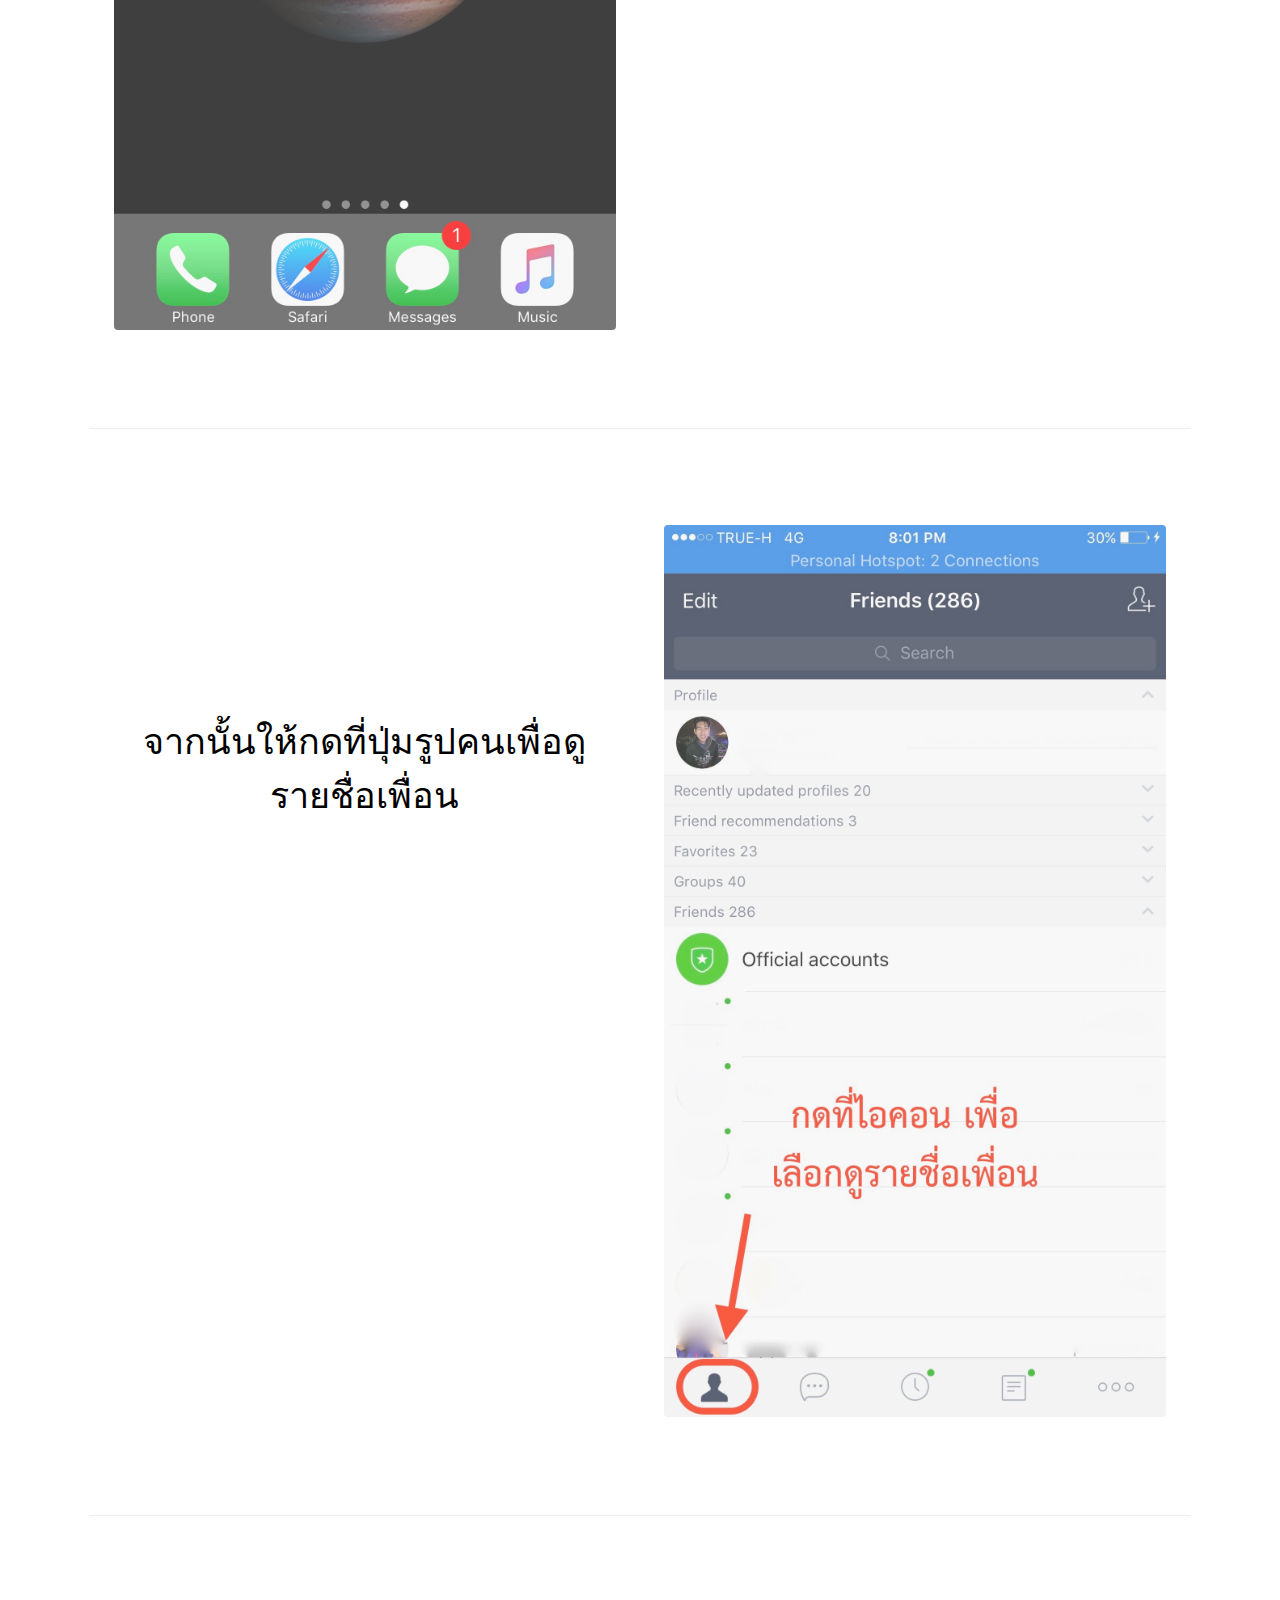
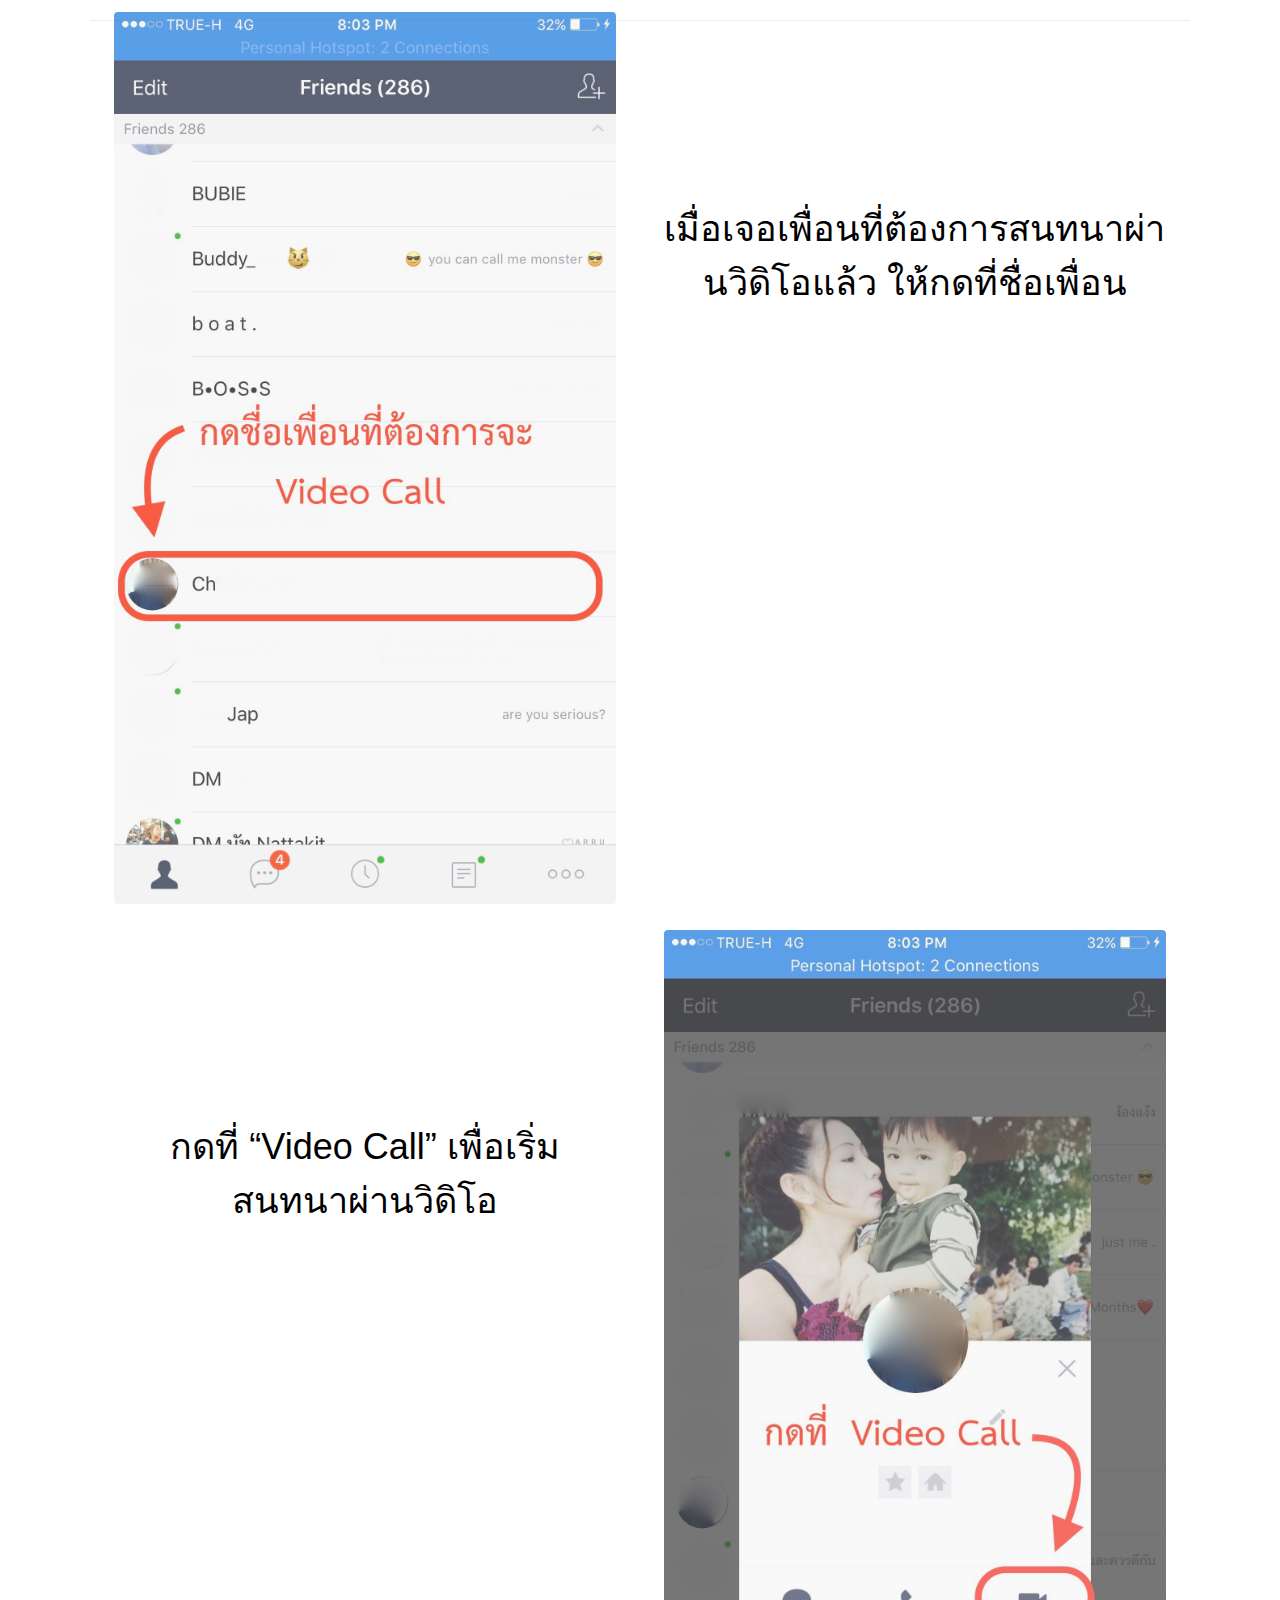
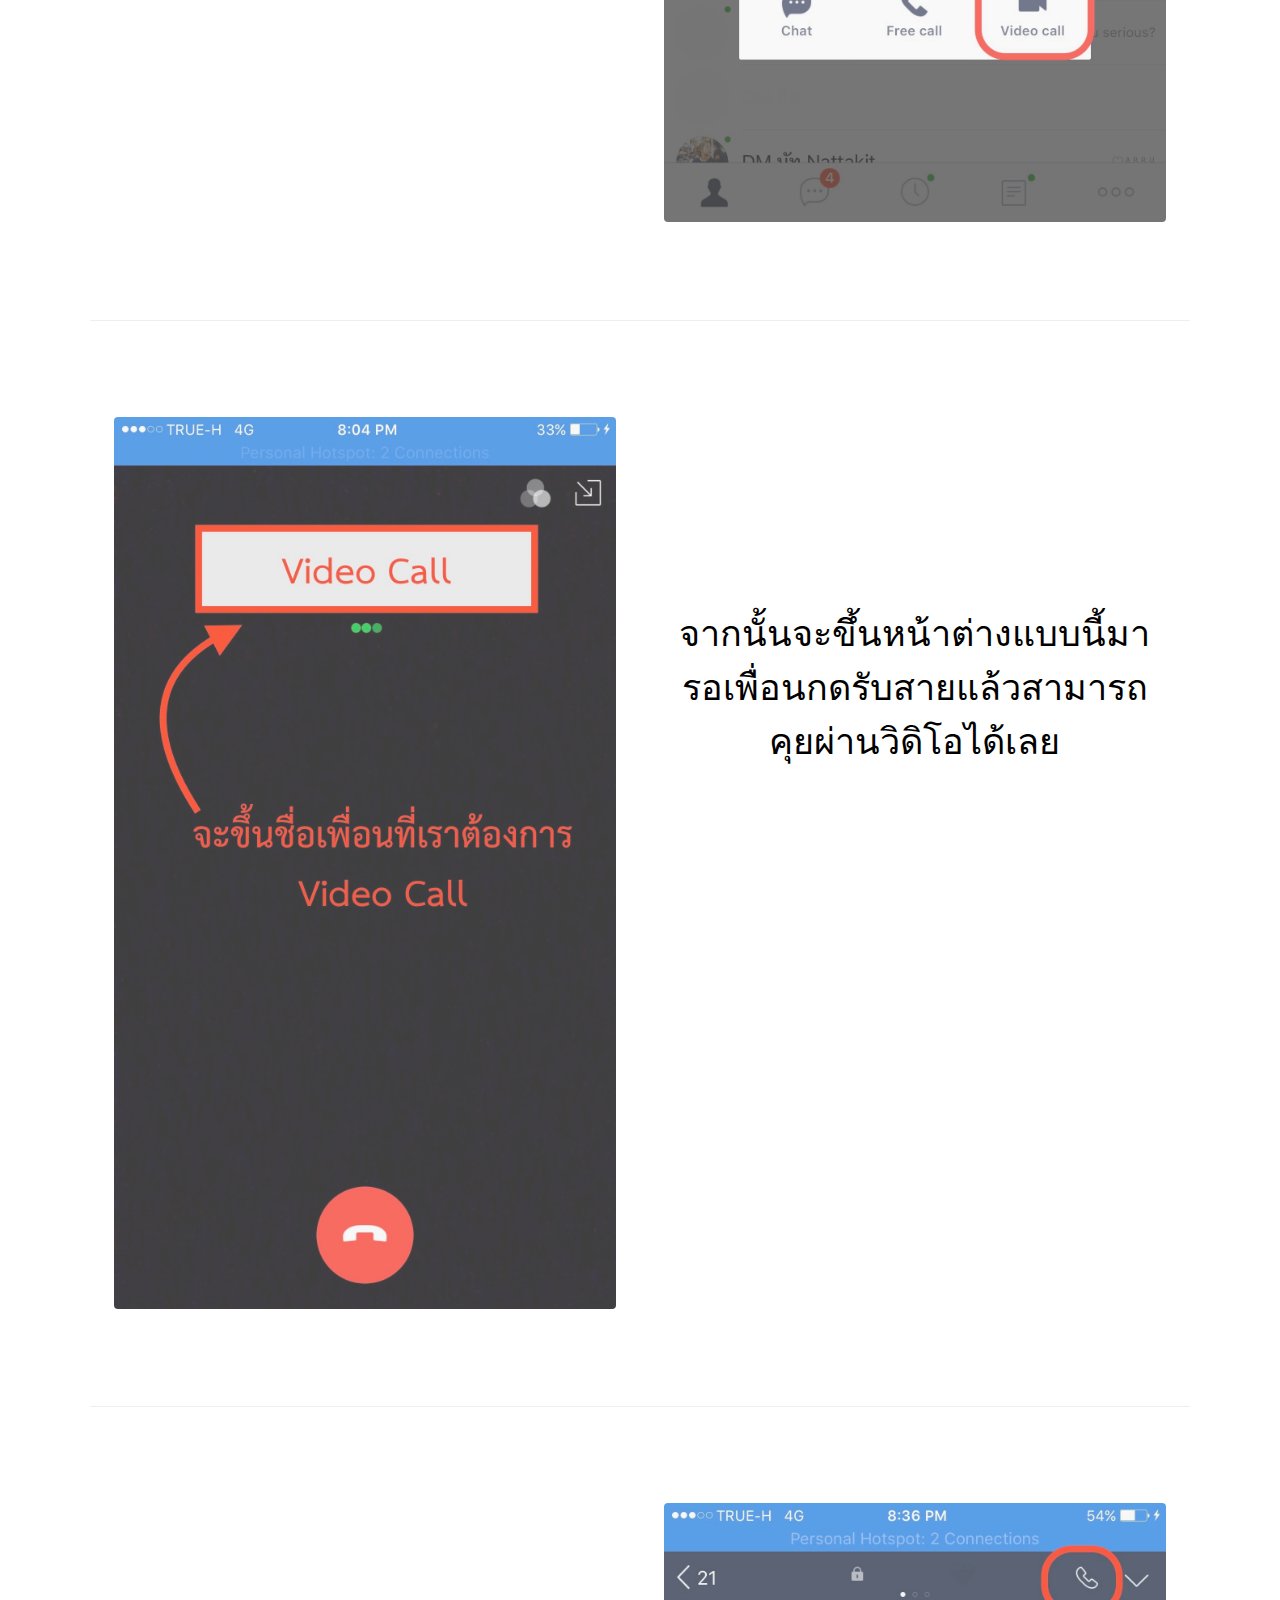
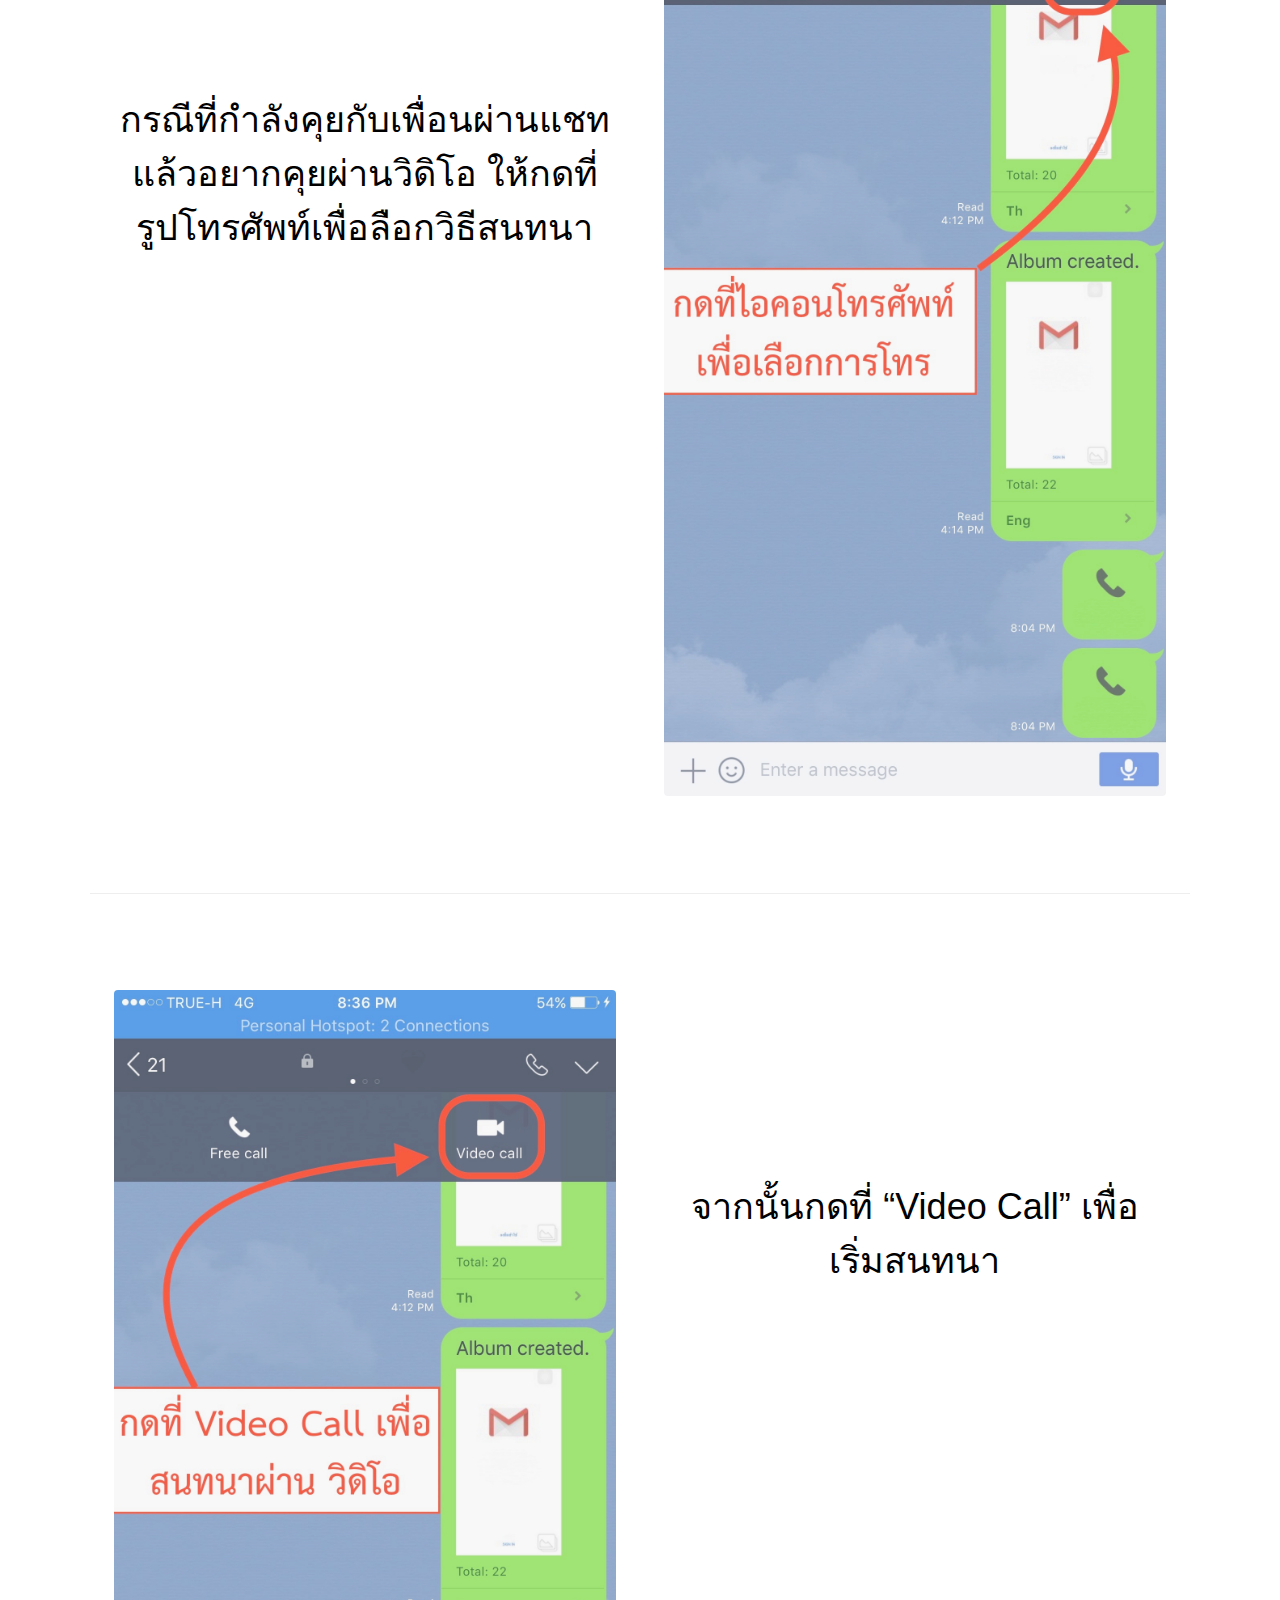
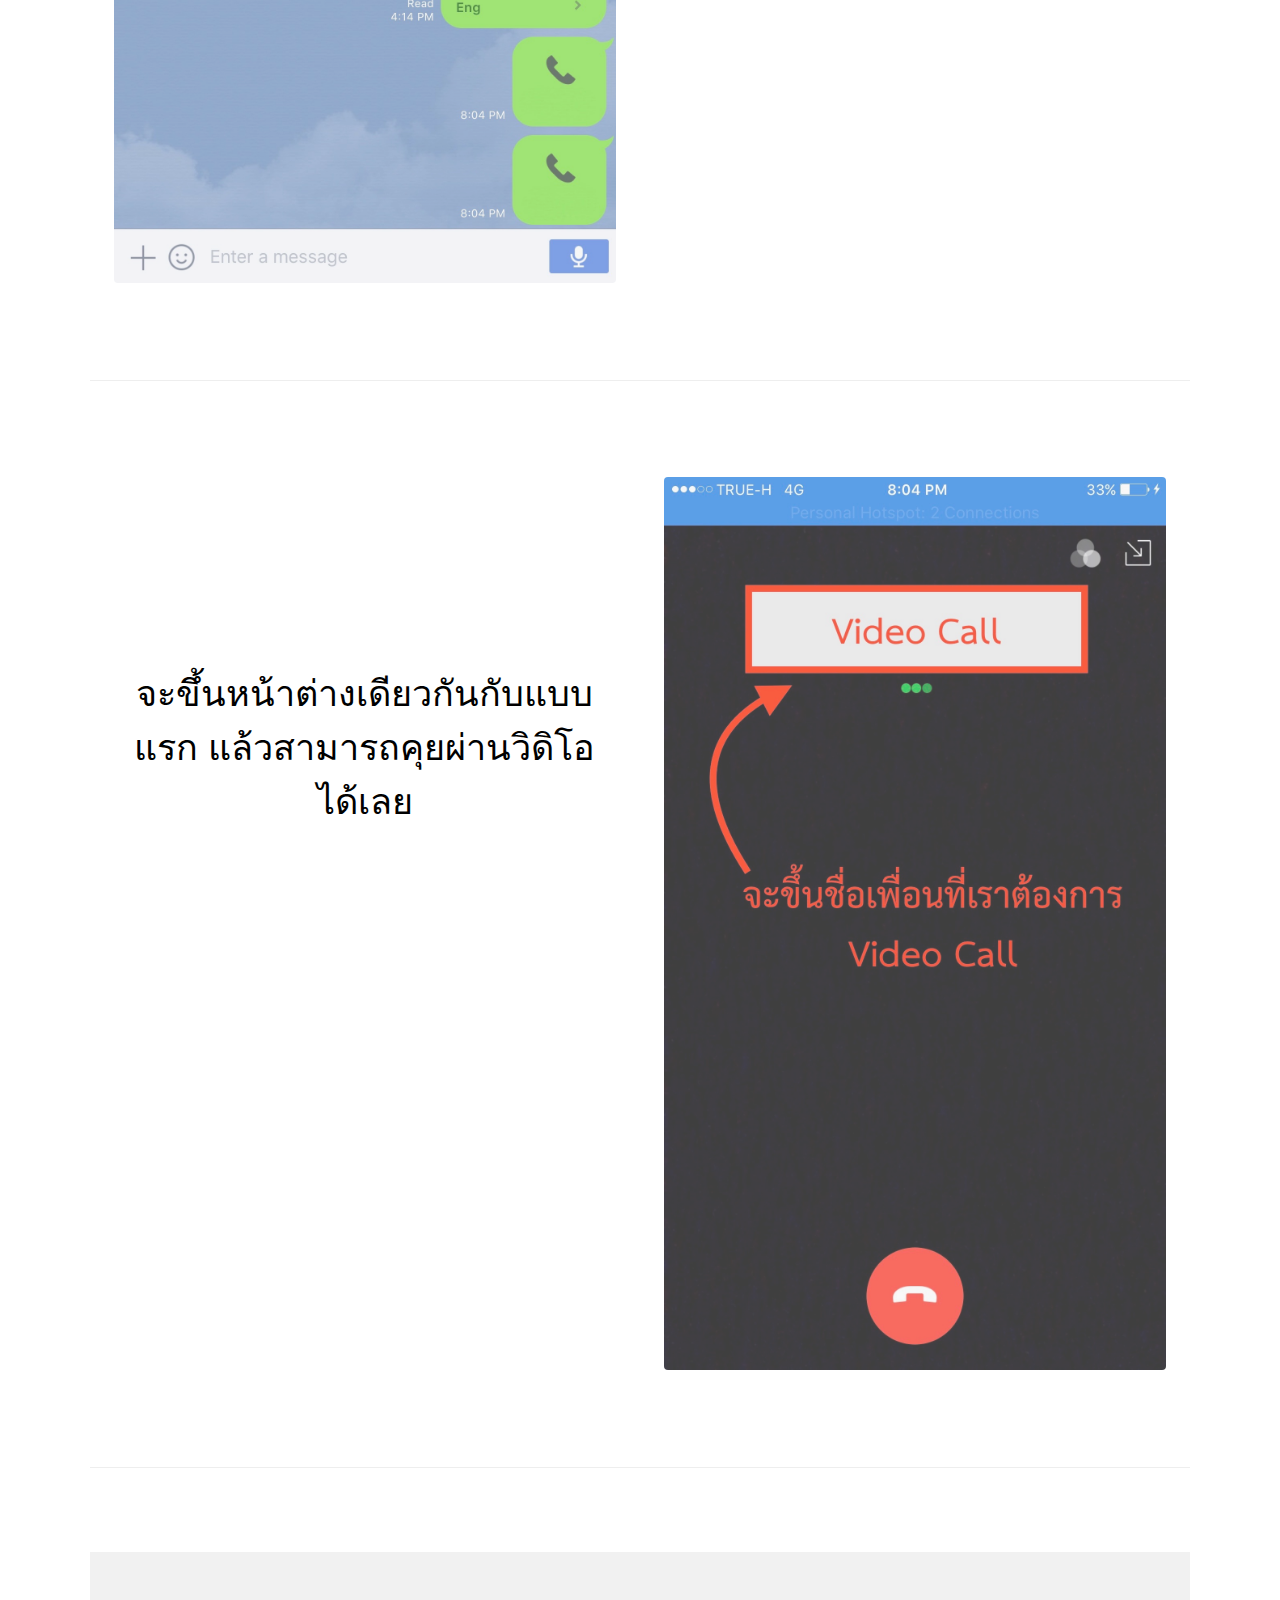
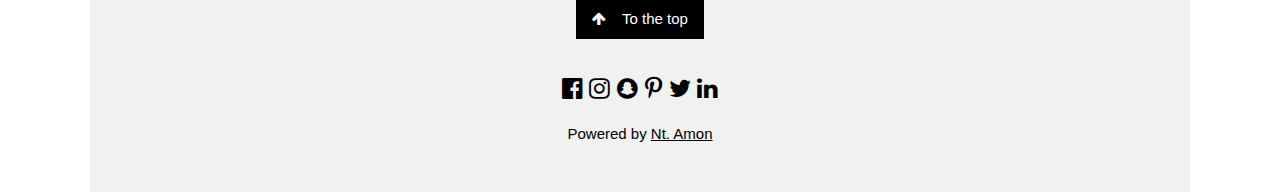
==== commit 6951b5ff: "Update LINE.html" ====
--- a/LINE.html
+++ b/LINE.html
@@ -10,7 +10,7 @@
 <!-- Navbar (sit on top) -->
 <div class="top">
   <div class="bar white padding card-2" style="letter-spacing:4px;">
-    <a href="HOME.html" class="bar-item button">HOME</a>
+    <a href="index.html" class="bar-item button">HOME</a>
     <!-- Right-sided navbar links. Hide them on small screens -->
     <div class="right hide-small">
       <a href="#" class="bar-item button">LINE</a>
@@ -23,9 +23,16 @@
 <!-- Header -->
 <header class="display-container content wide" style="max-width:1600px;min-width:500px" id="home">
   <img class="image" src="images/Line.png" alt="Hamburger Catering" width="1600" height="800">
+  <iframe width="560" height="315" src="https://www.youtube.com/embed/Ko8kgkE4eXg?ecver=1" frameborder="0" allowfullscreen></iframe>
   <div class="display-bottomleft padding-large opacity">
   </div>
 </header>
+  
+  
+  
+  
+  
+  
 
 <!-- Page content -->
 <div class="content" style="max-width:1100px">
@@ -139,7 +146,6 @@
 <!-- Footer -->
 
 <footer class="container padding-32 light-grey center">
-  <h4>Footer</h4>
   <a href="#" class="button black margin"><i class="fa fa-arrow-up margin-right"></i>To the top</a>
   <div class="xlarge section">
     <i class="fa fa-facebook-official hover-opacity"></i>
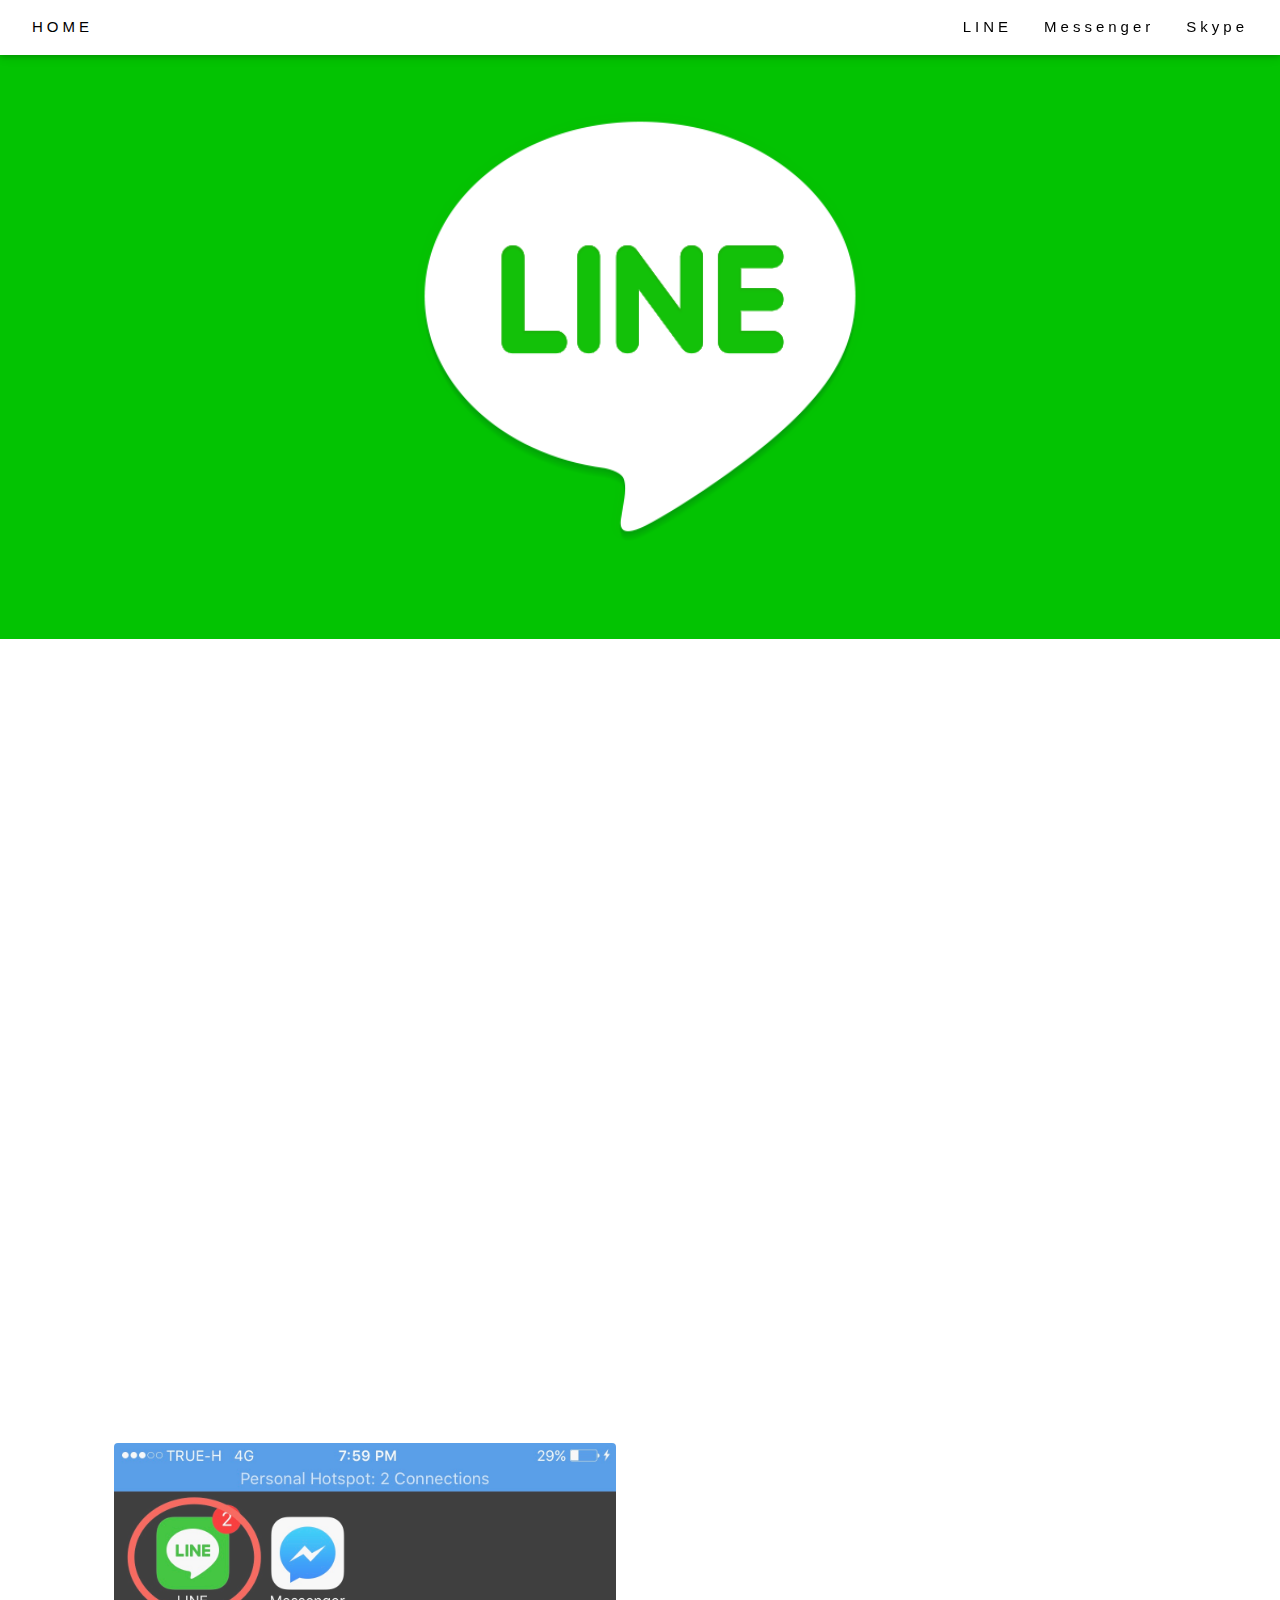
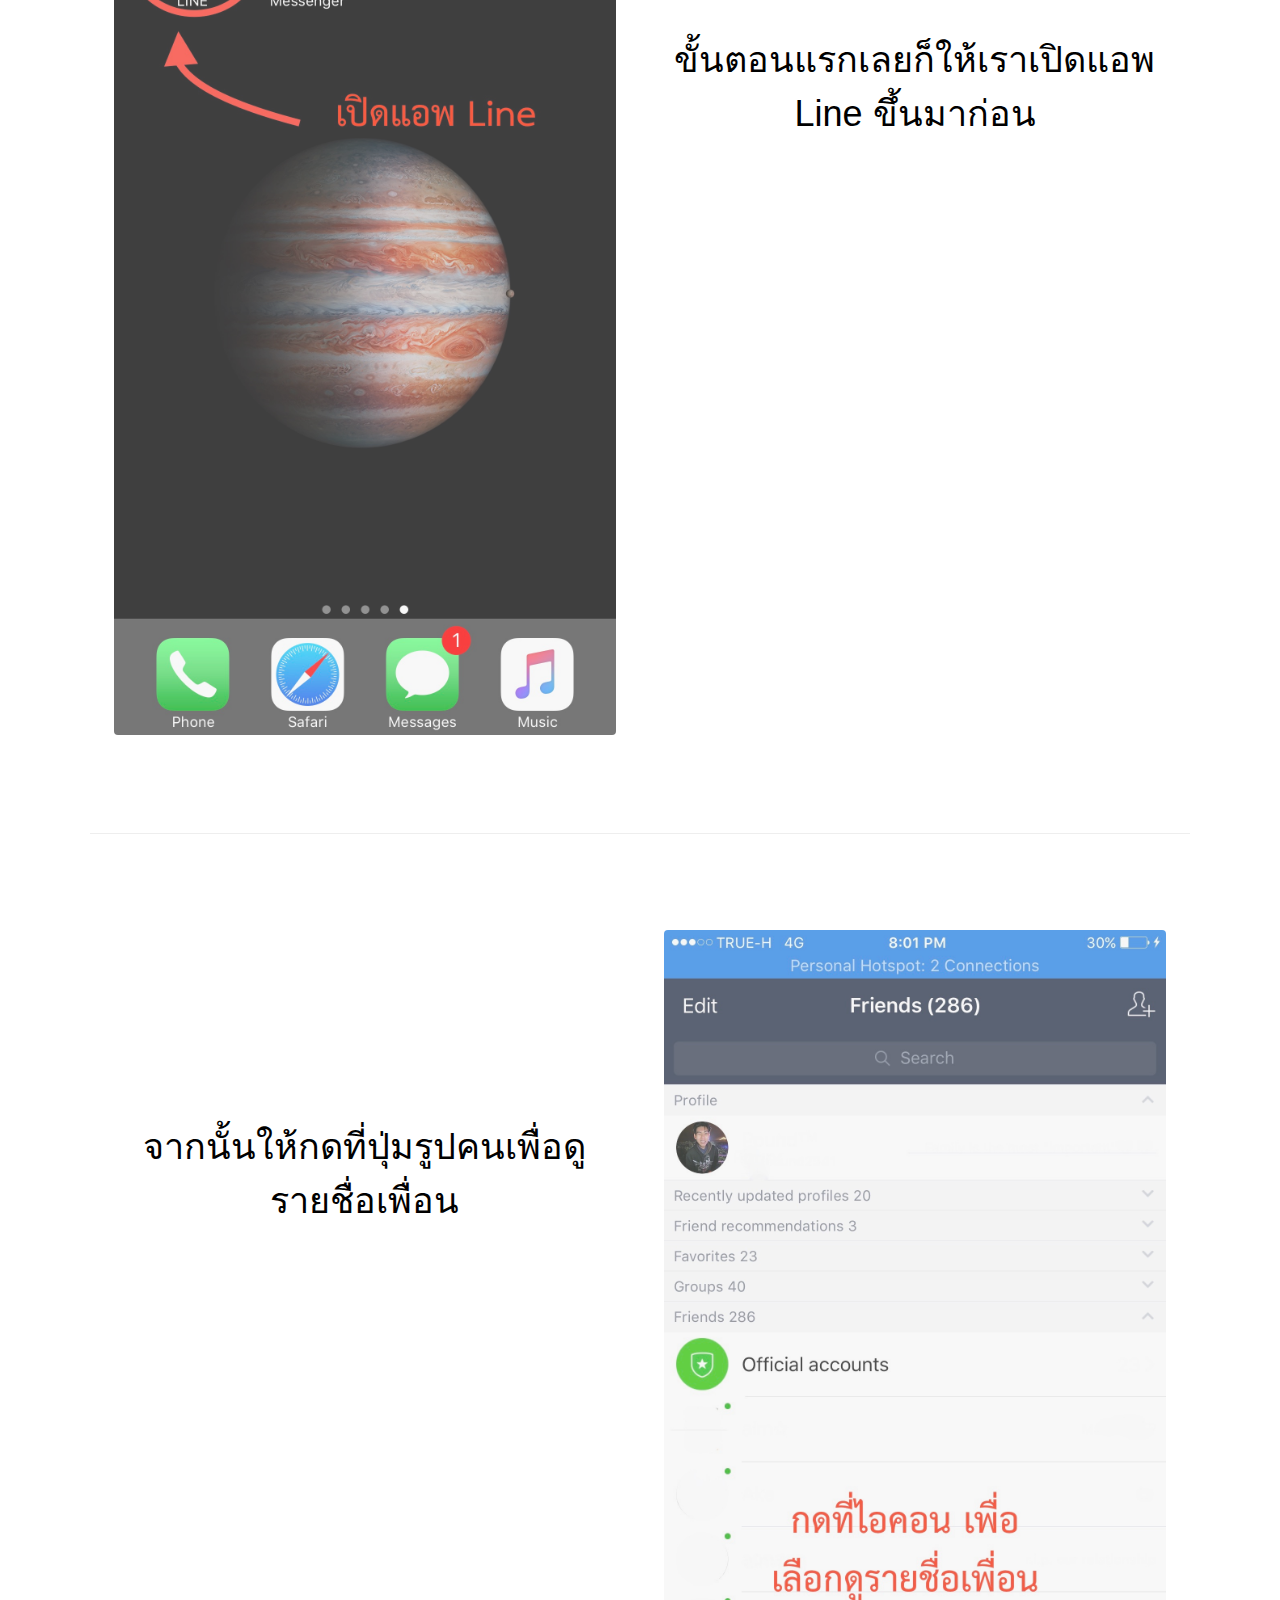
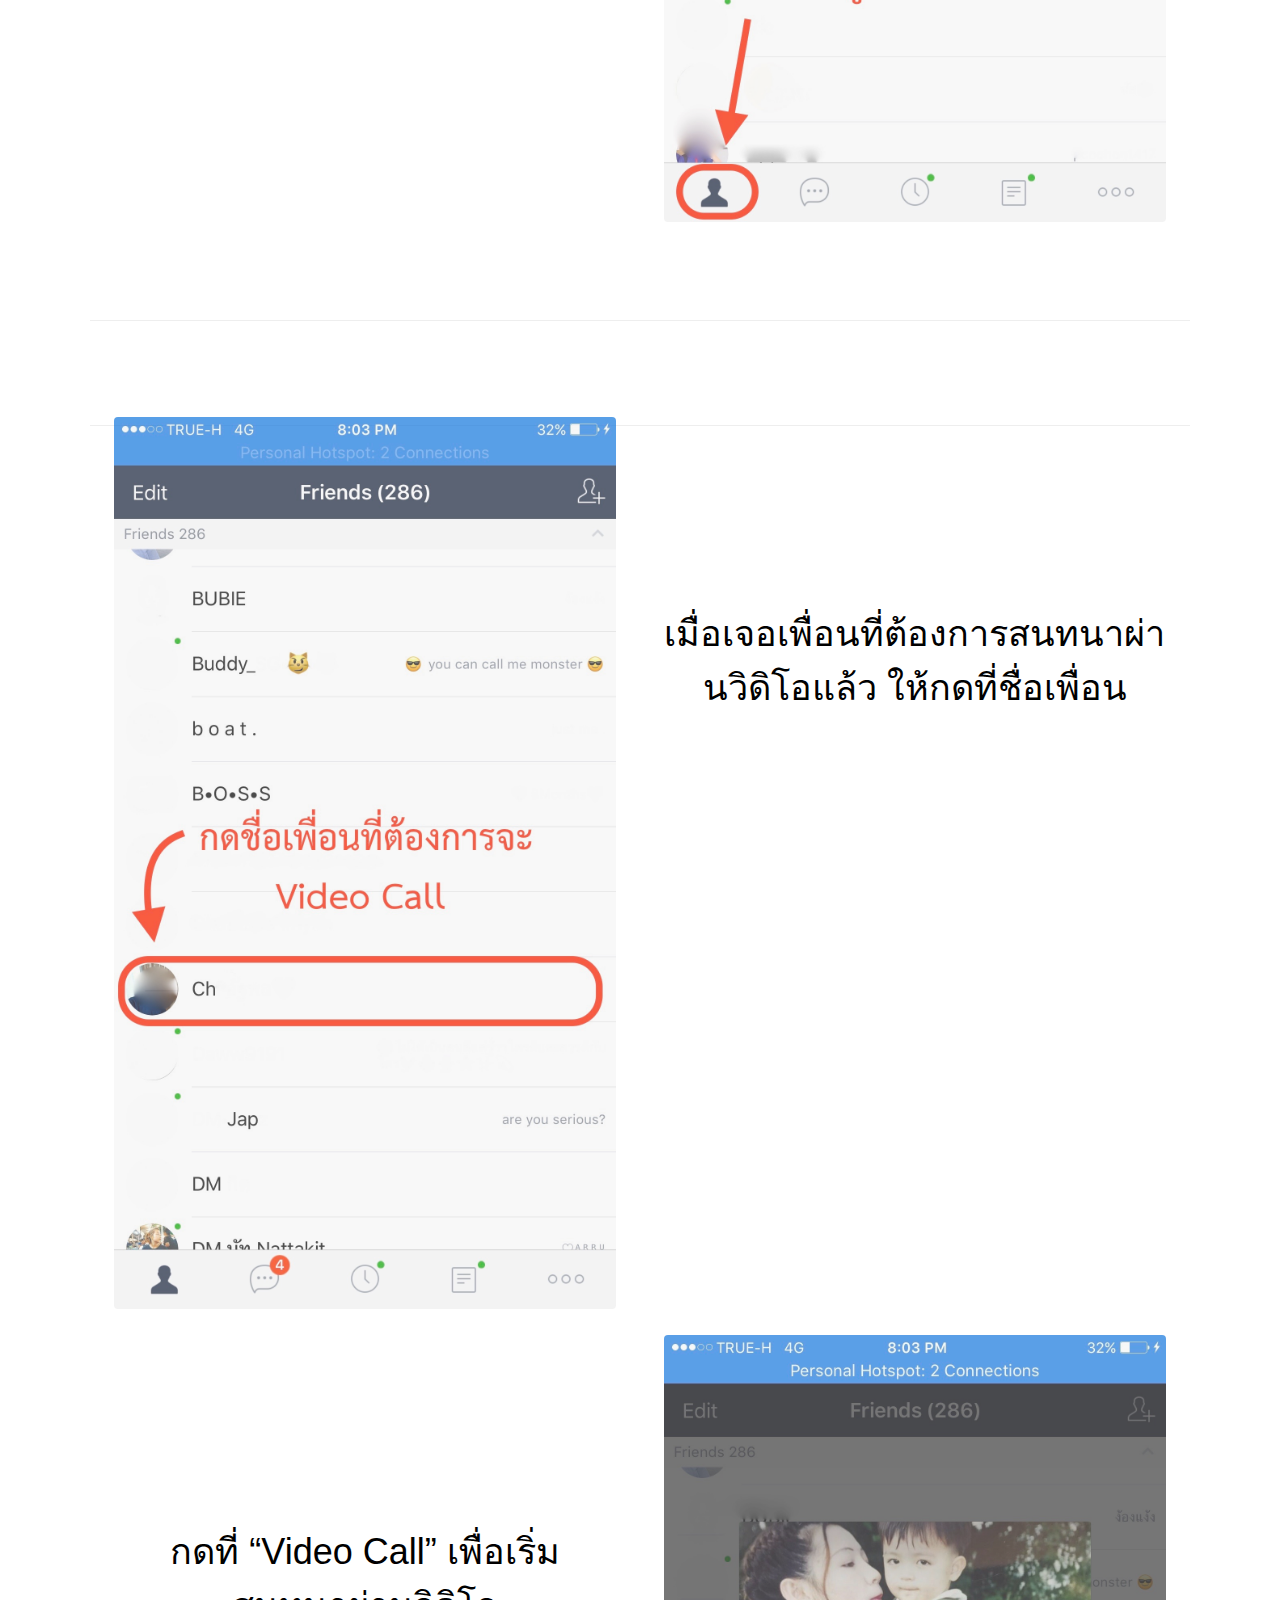
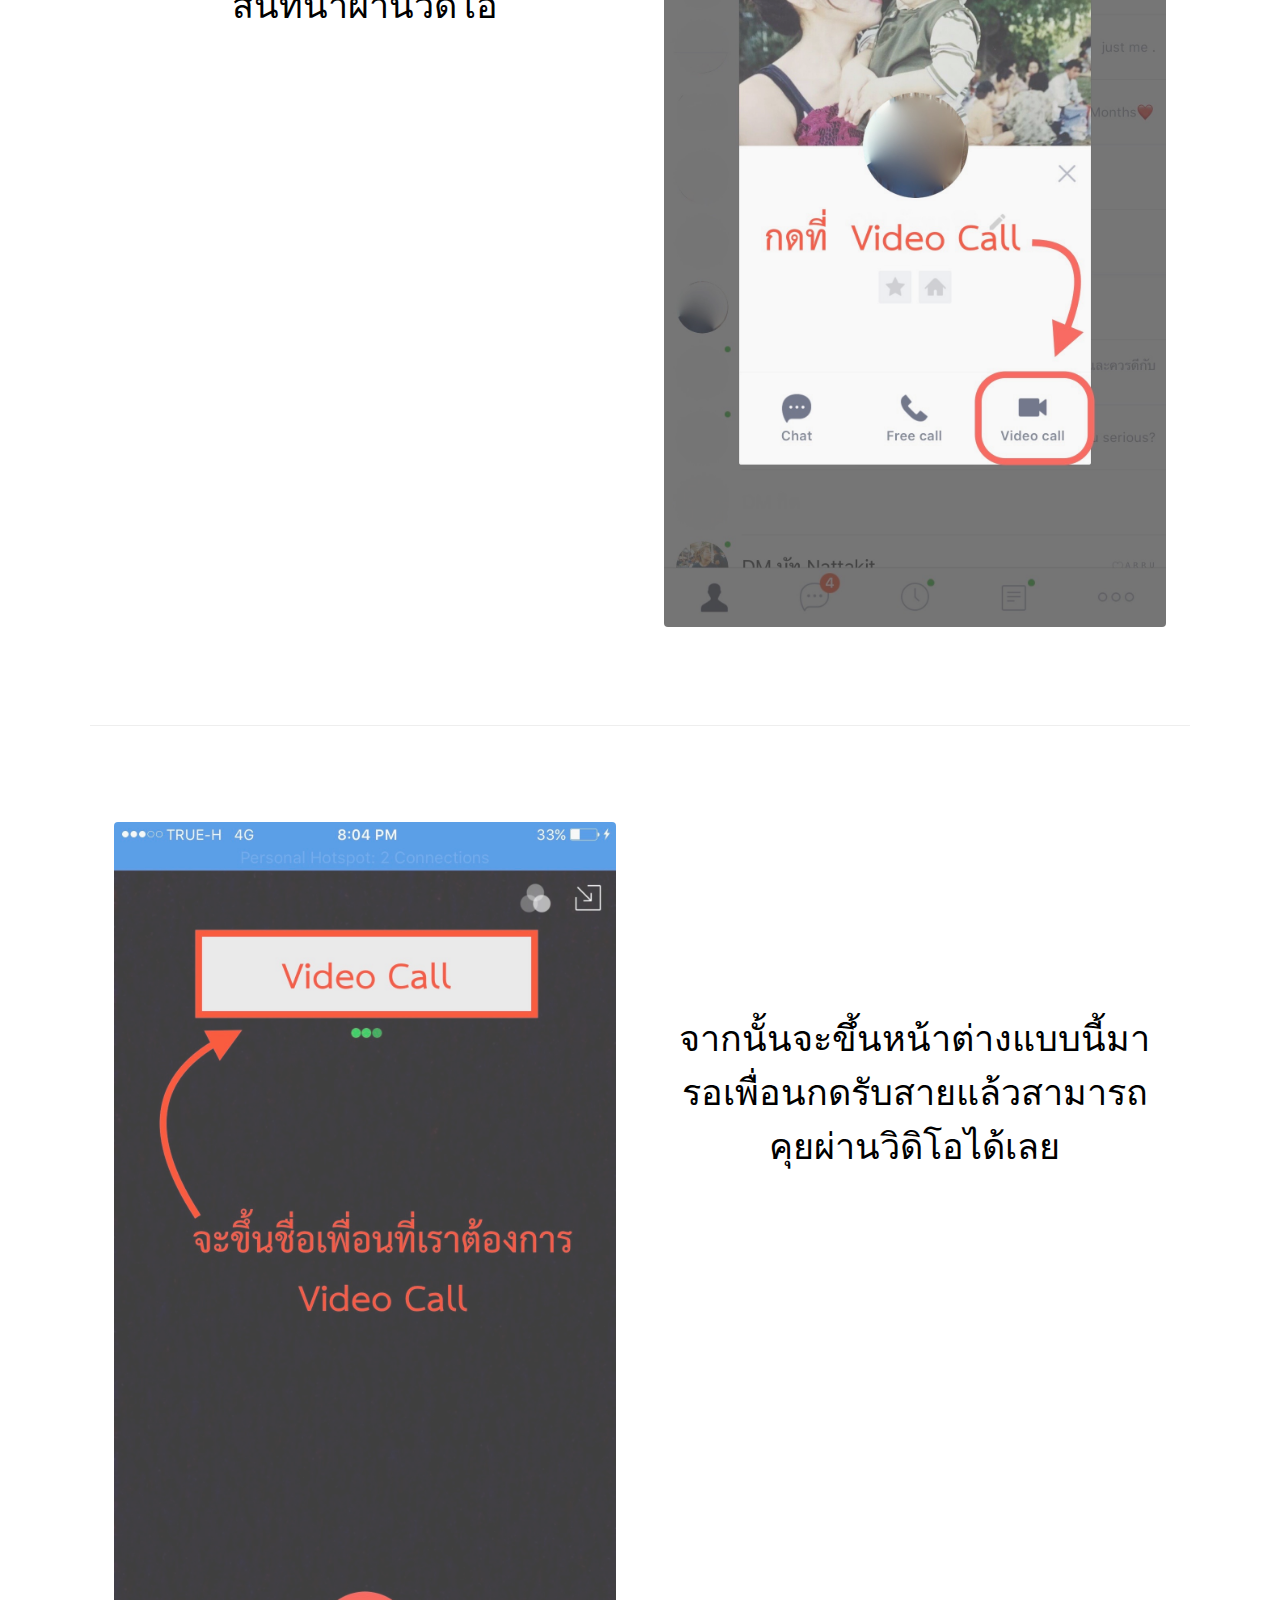
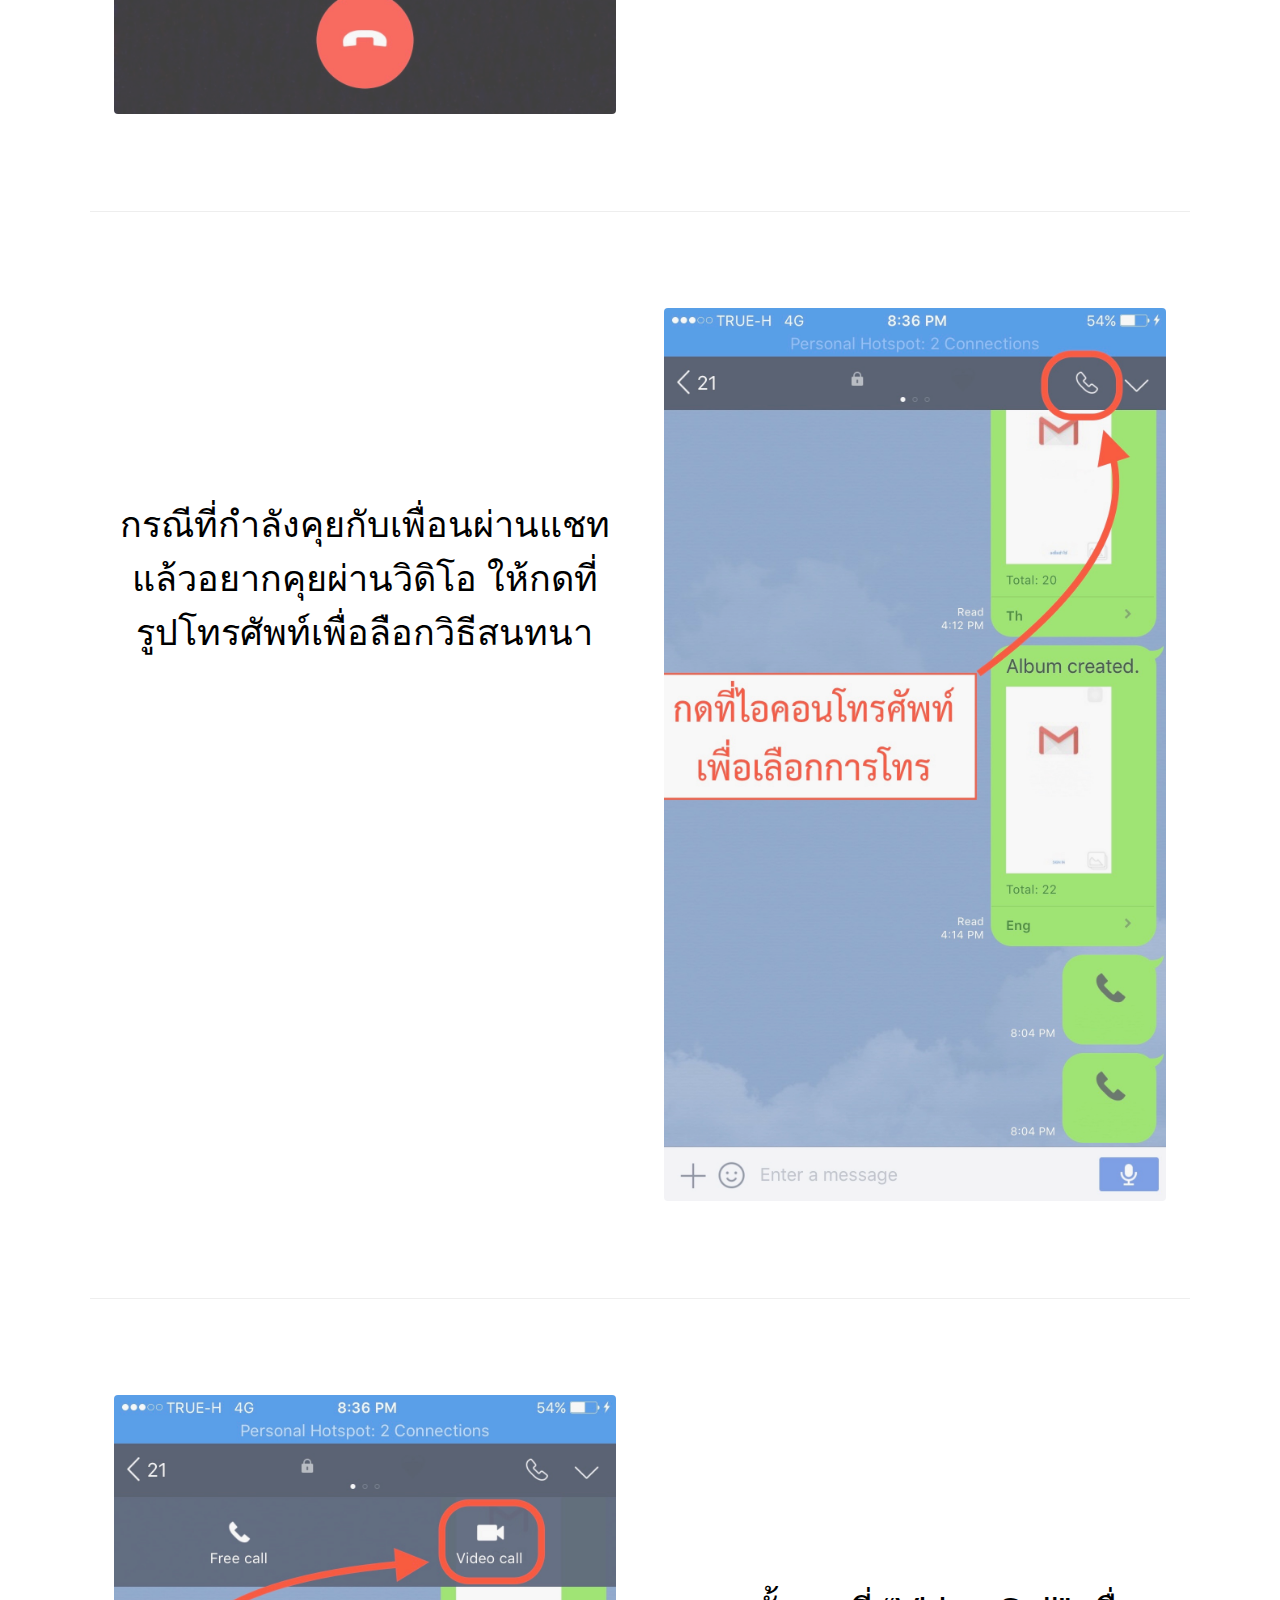
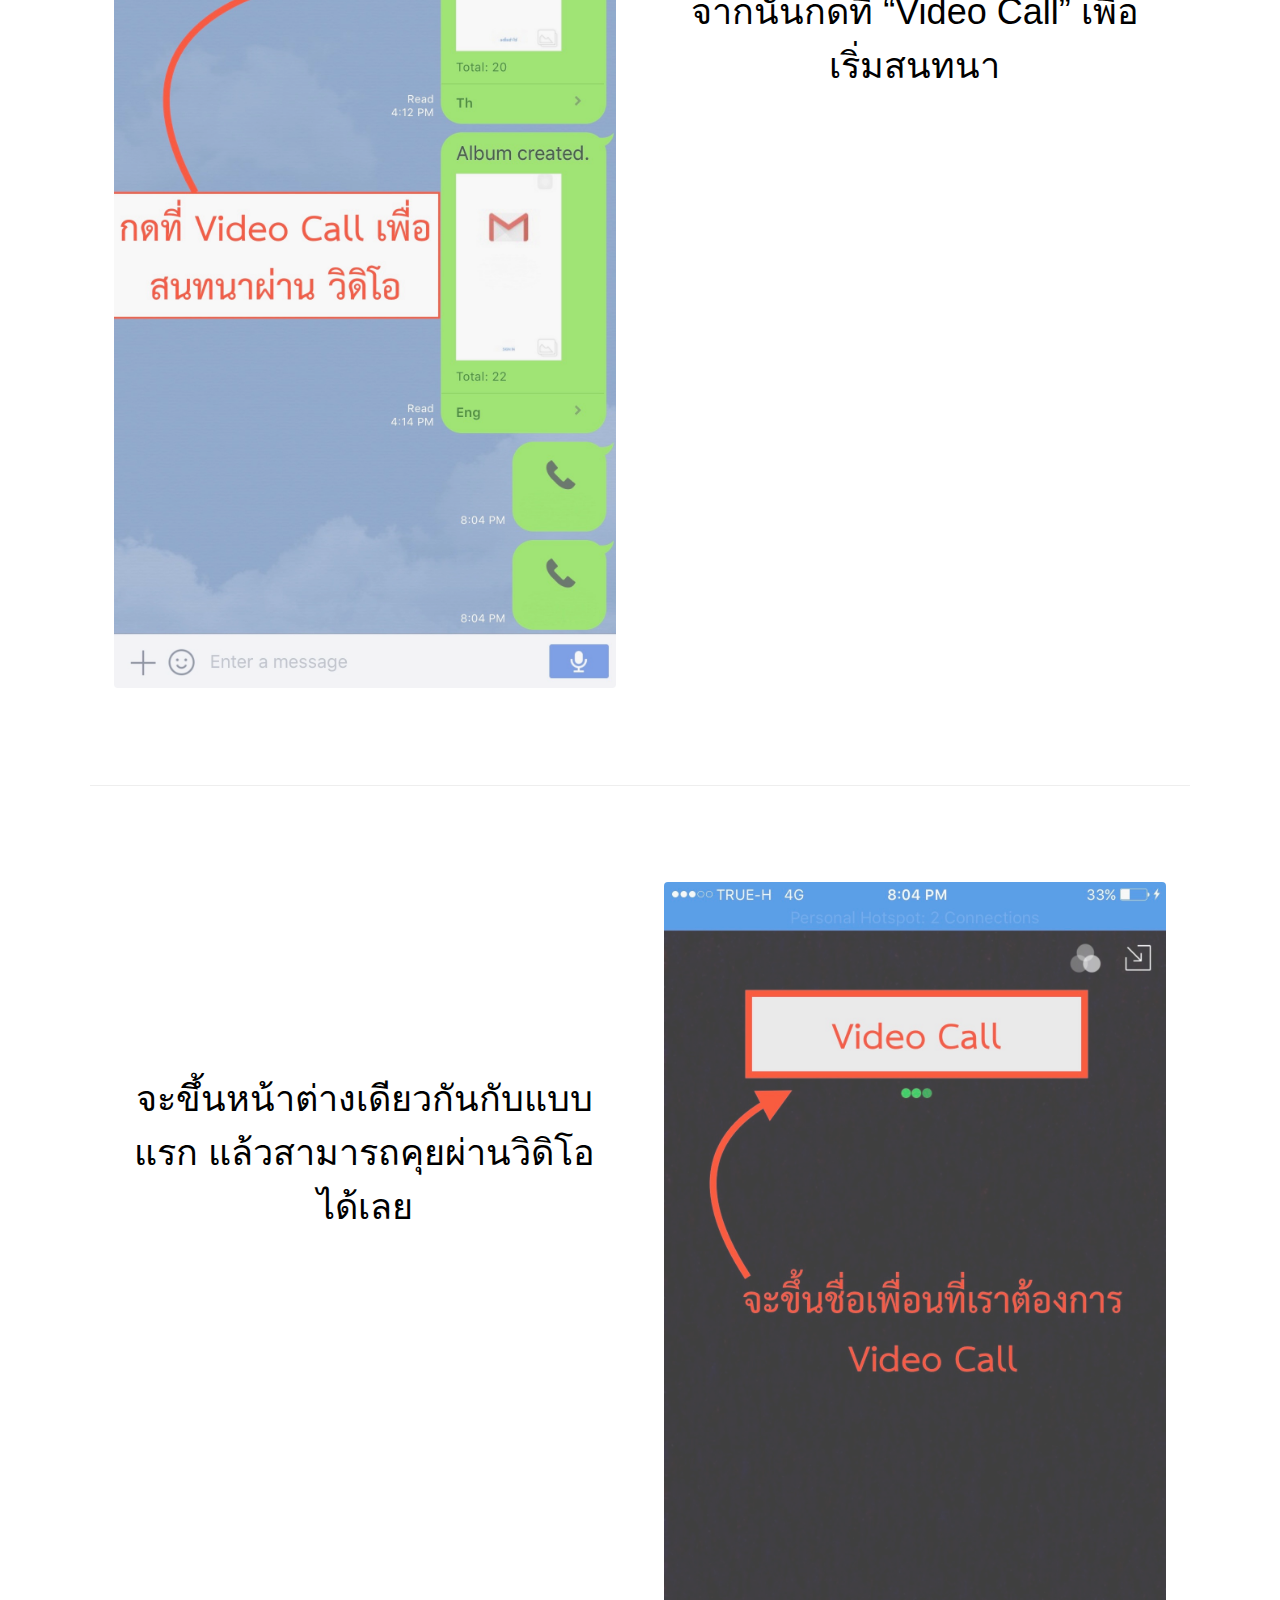
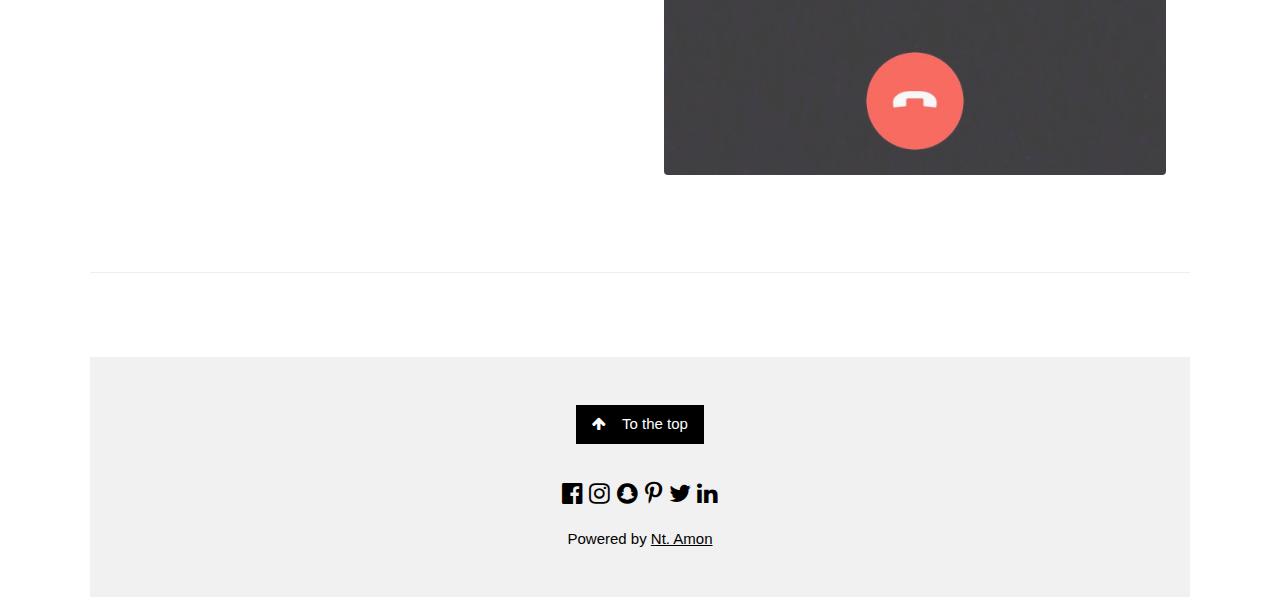
==== commit a2849025: "Update LINE.html" ====
--- a/LINE.html
+++ b/LINE.html
@@ -23,7 +23,7 @@
 <!-- Header -->
 <header class="display-container content wide" style="max-width:1600px;min-width:500px" id="home">
   <img class="image" src="images/Line.png" alt="Hamburger Catering" width="1600" height="800">
-  <iframe width="560" height="315" src="https://www.youtube.com/embed/Ko8kgkE4eXg?ecver=1" frameborder="0" allowfullscreen></iframe>
+  <iframe width="1280" height="720" src="https://www.youtube.com/embed/Ko8kgkE4eXg?ecver=1" frameborder="0" allowfullscreen></iframe>
   <div class="display-bottomleft padding-large opacity">
   </div>
 </header>
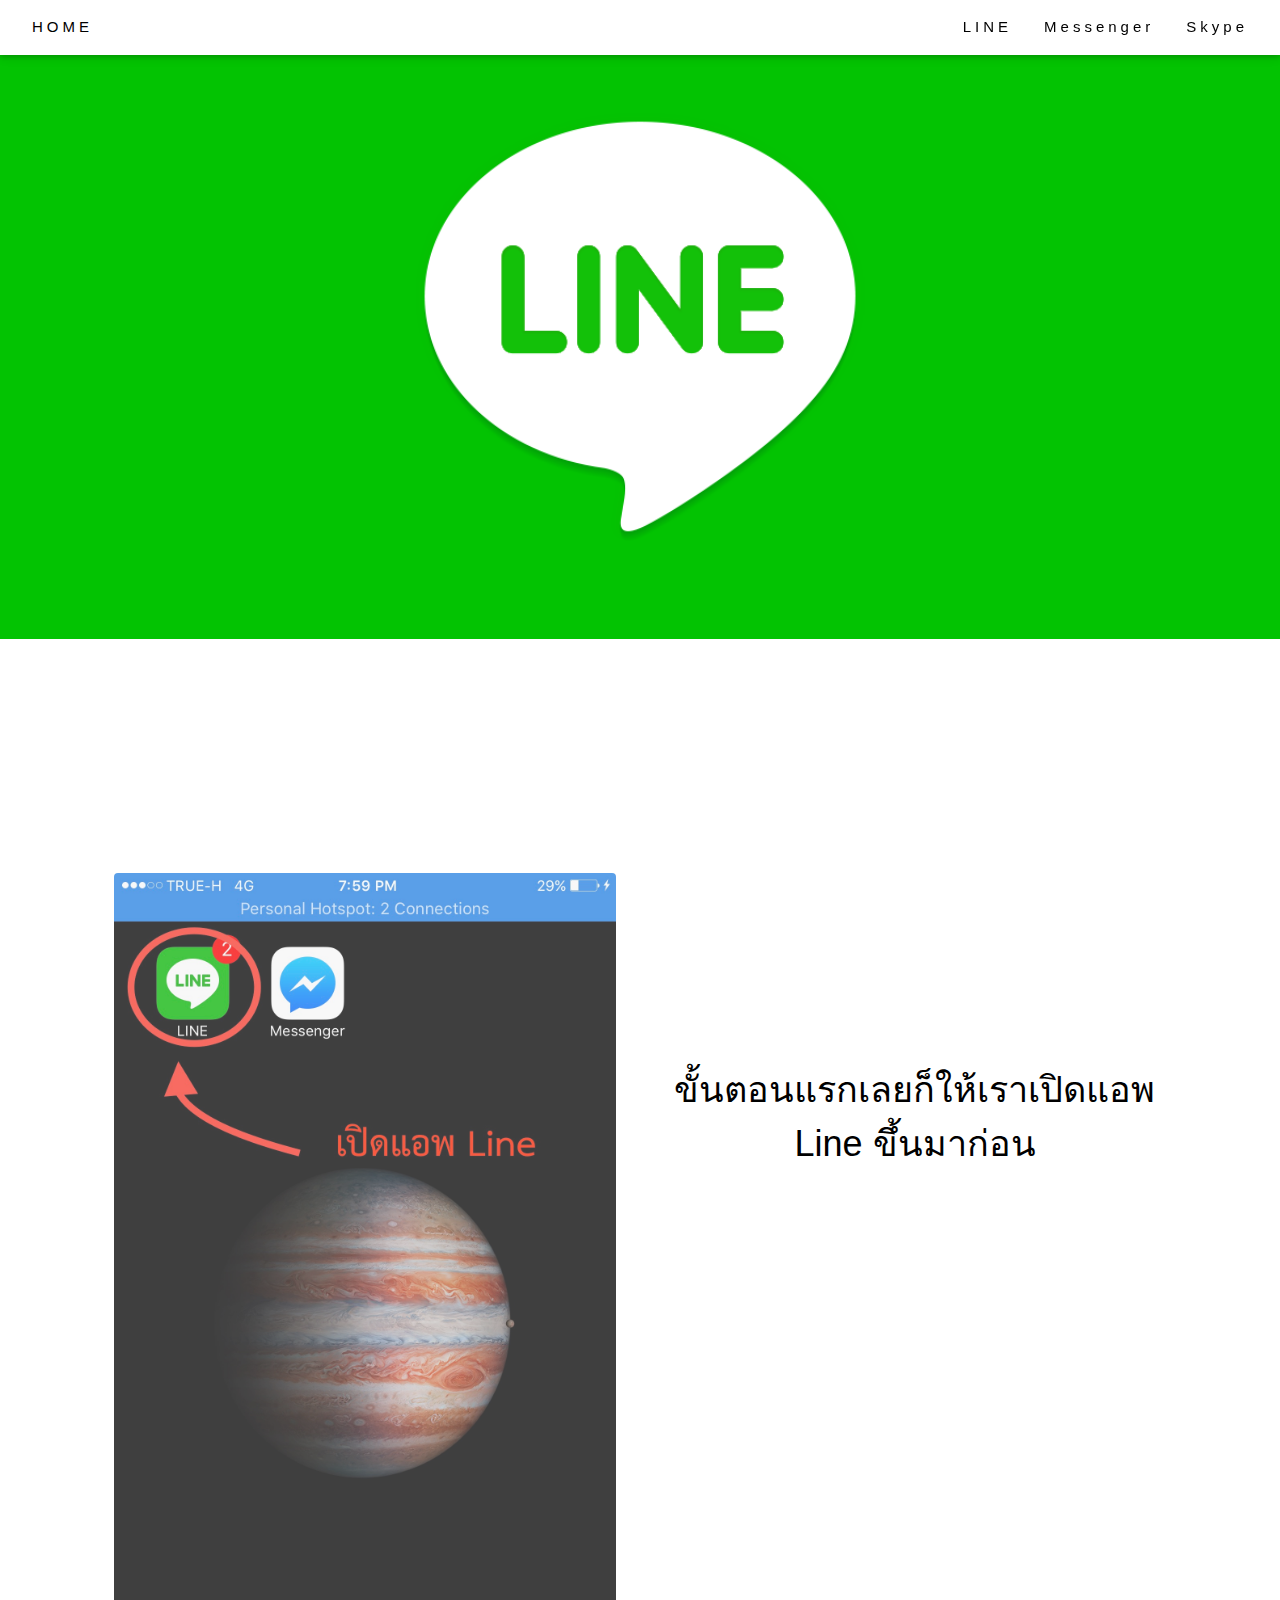
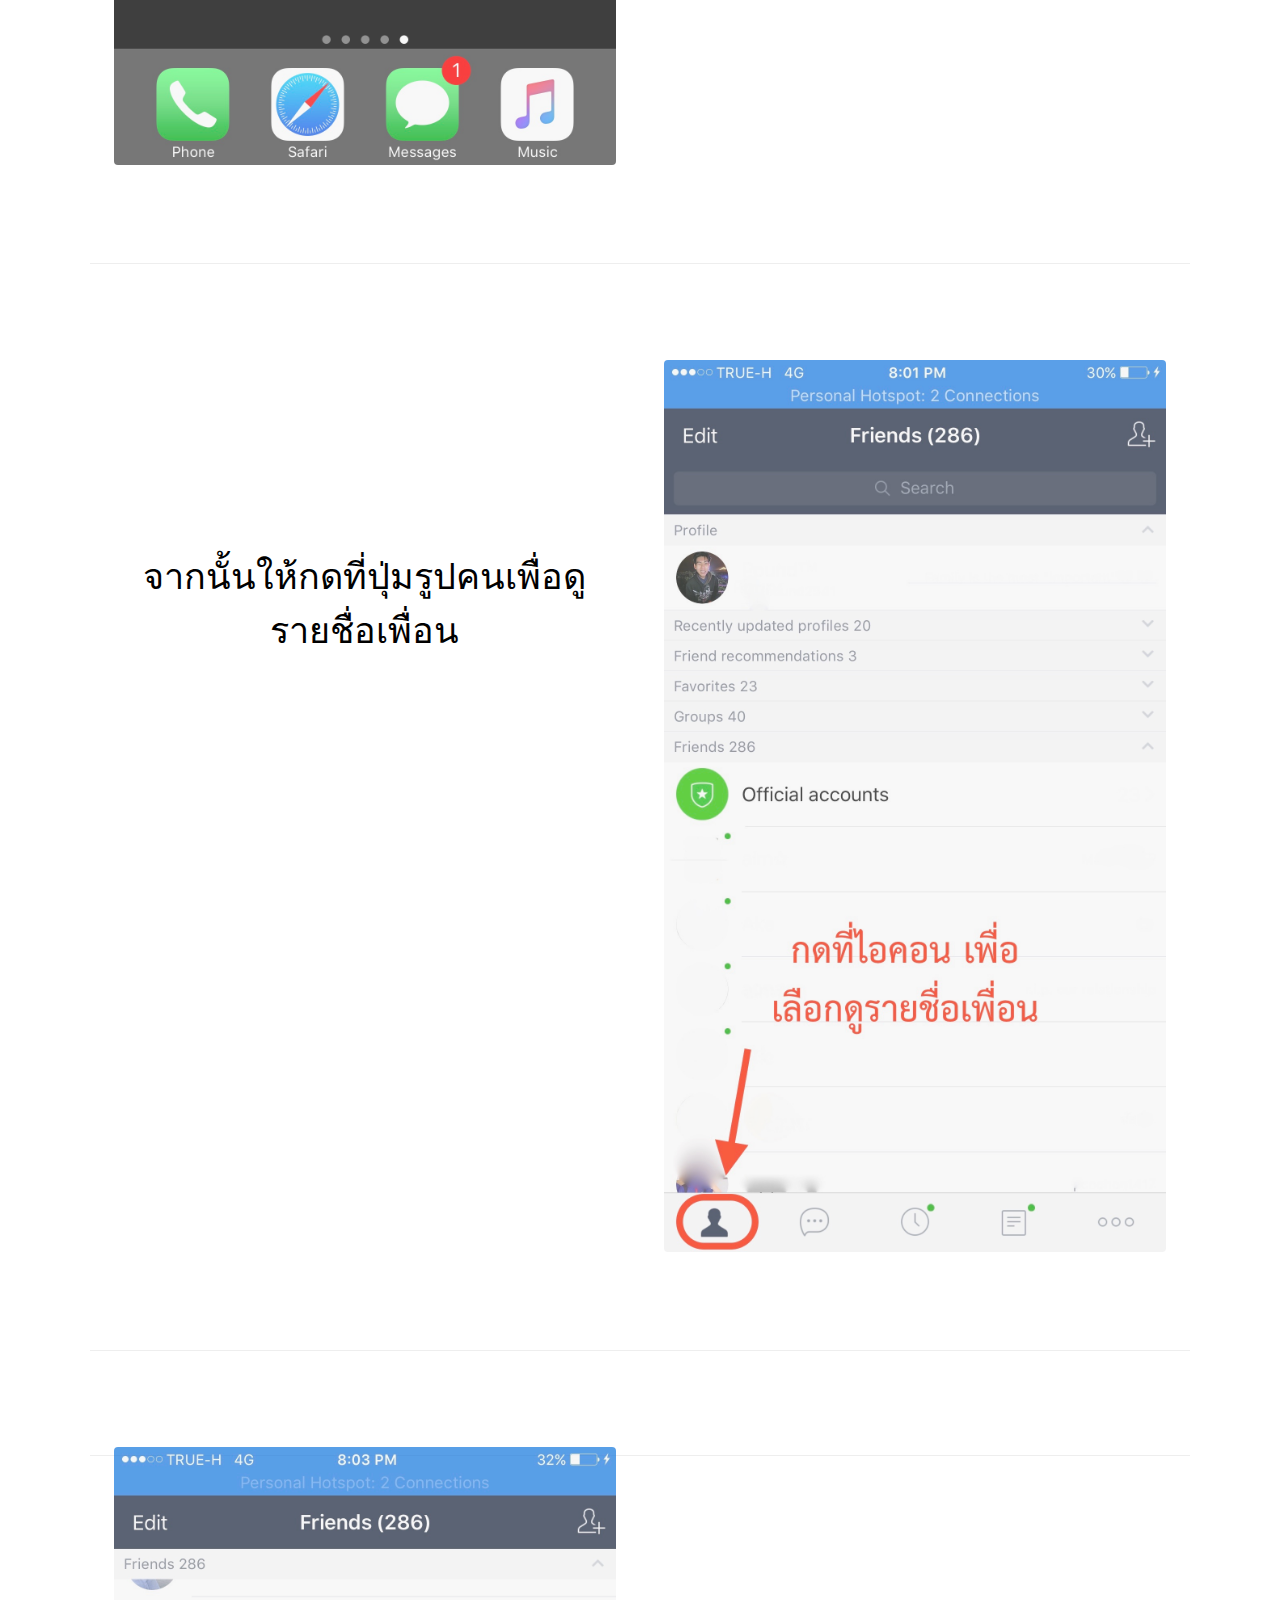
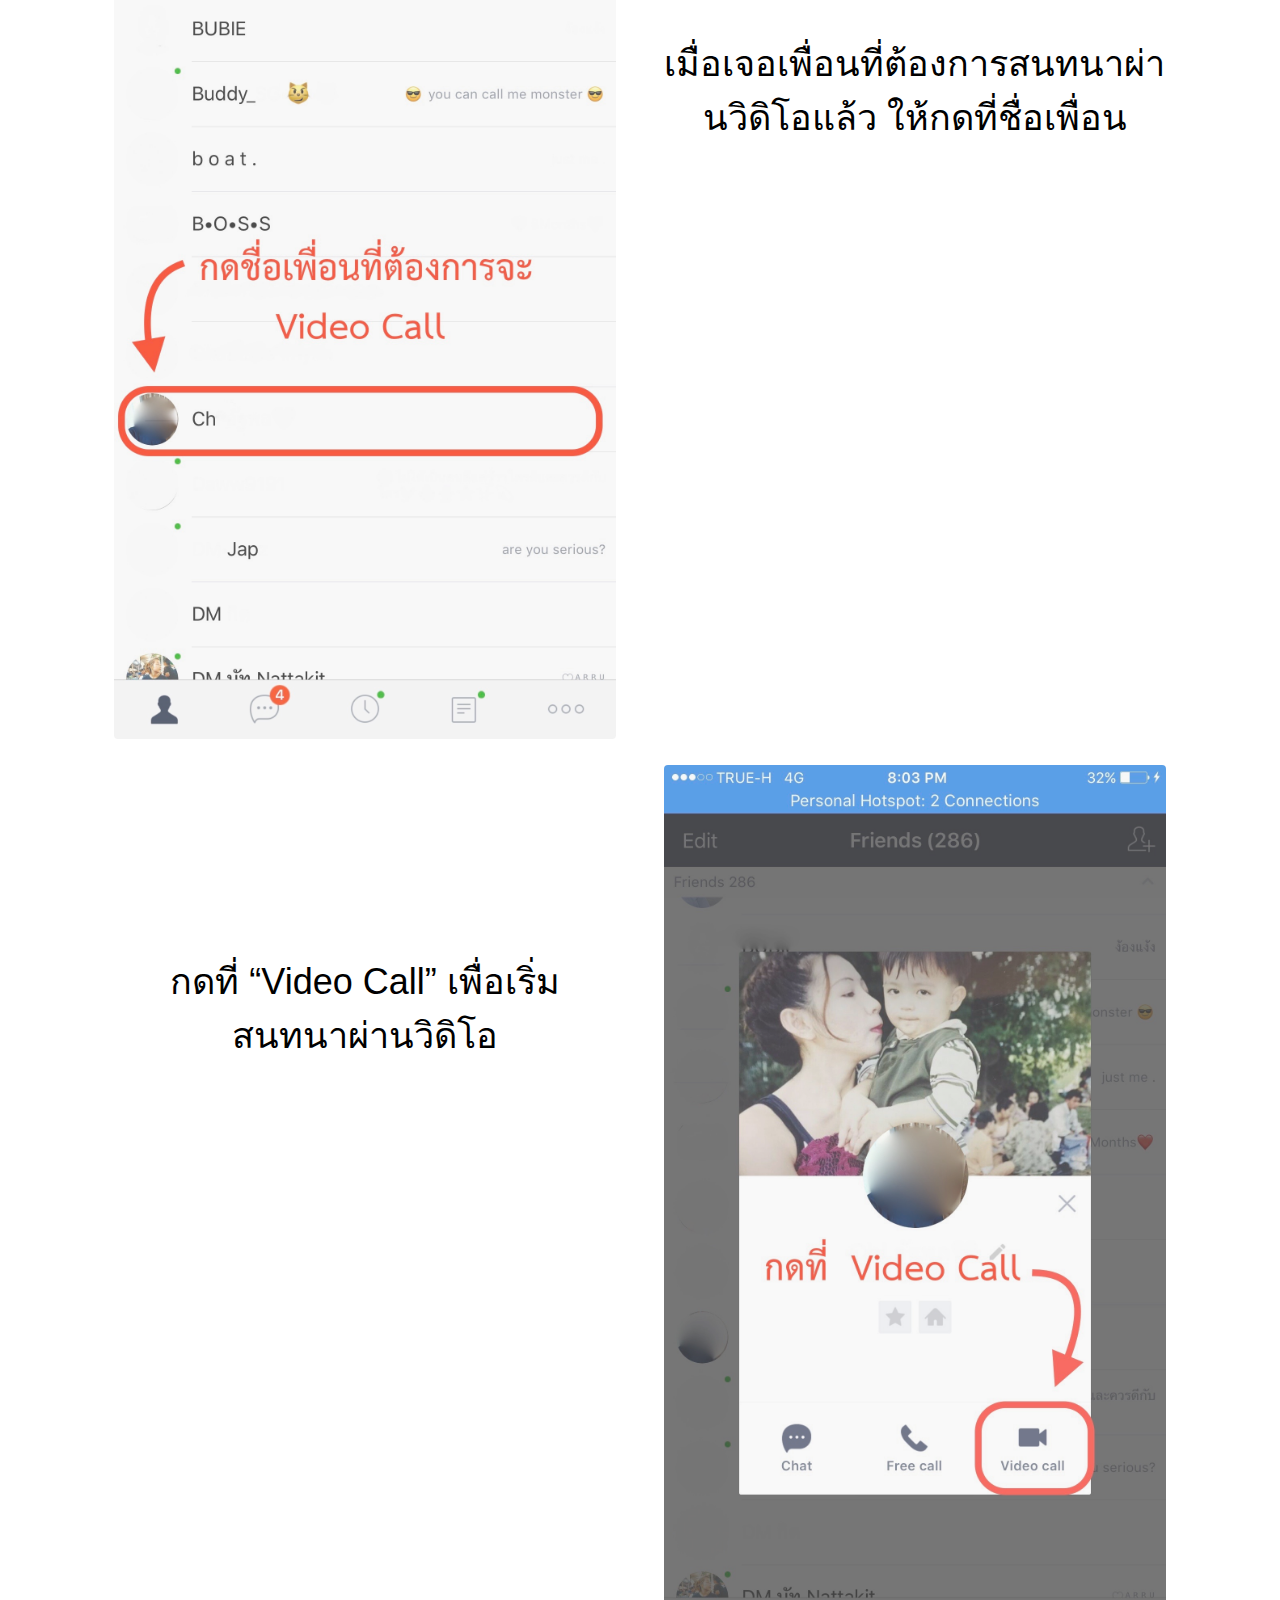
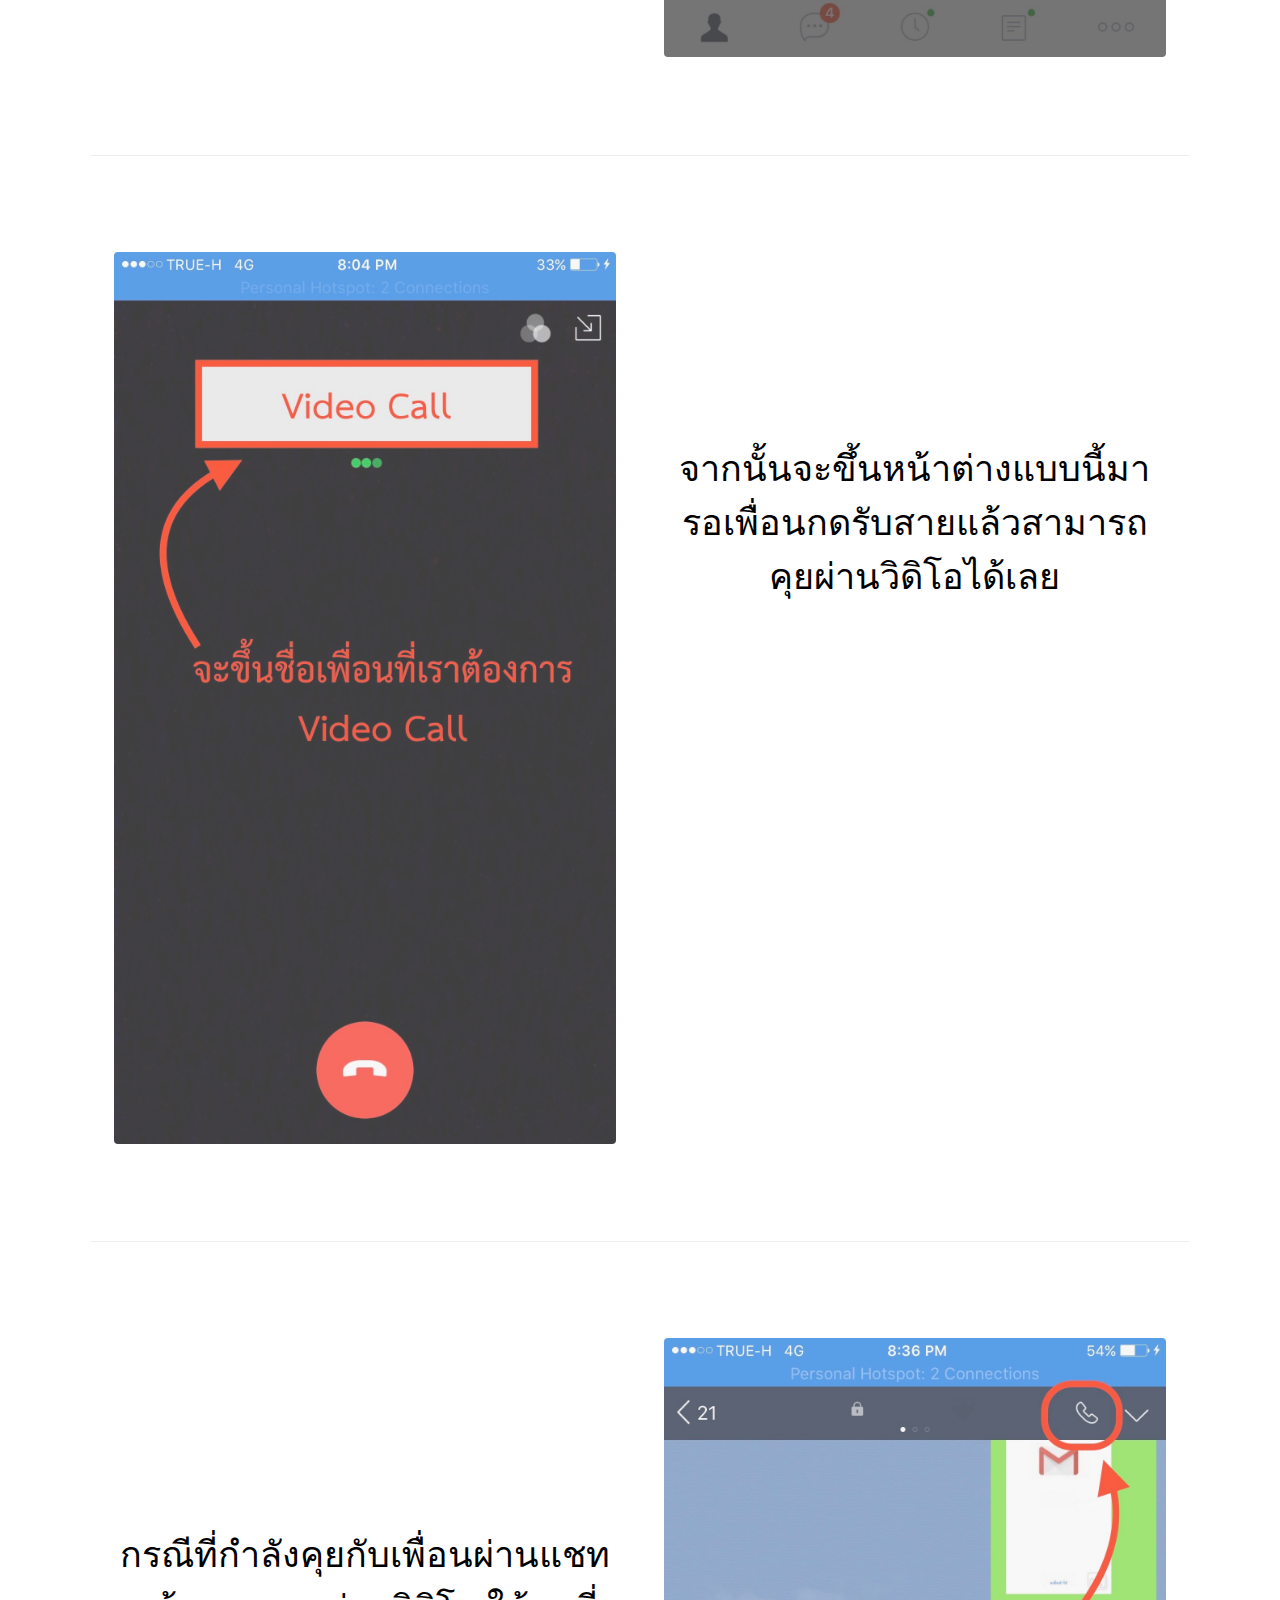
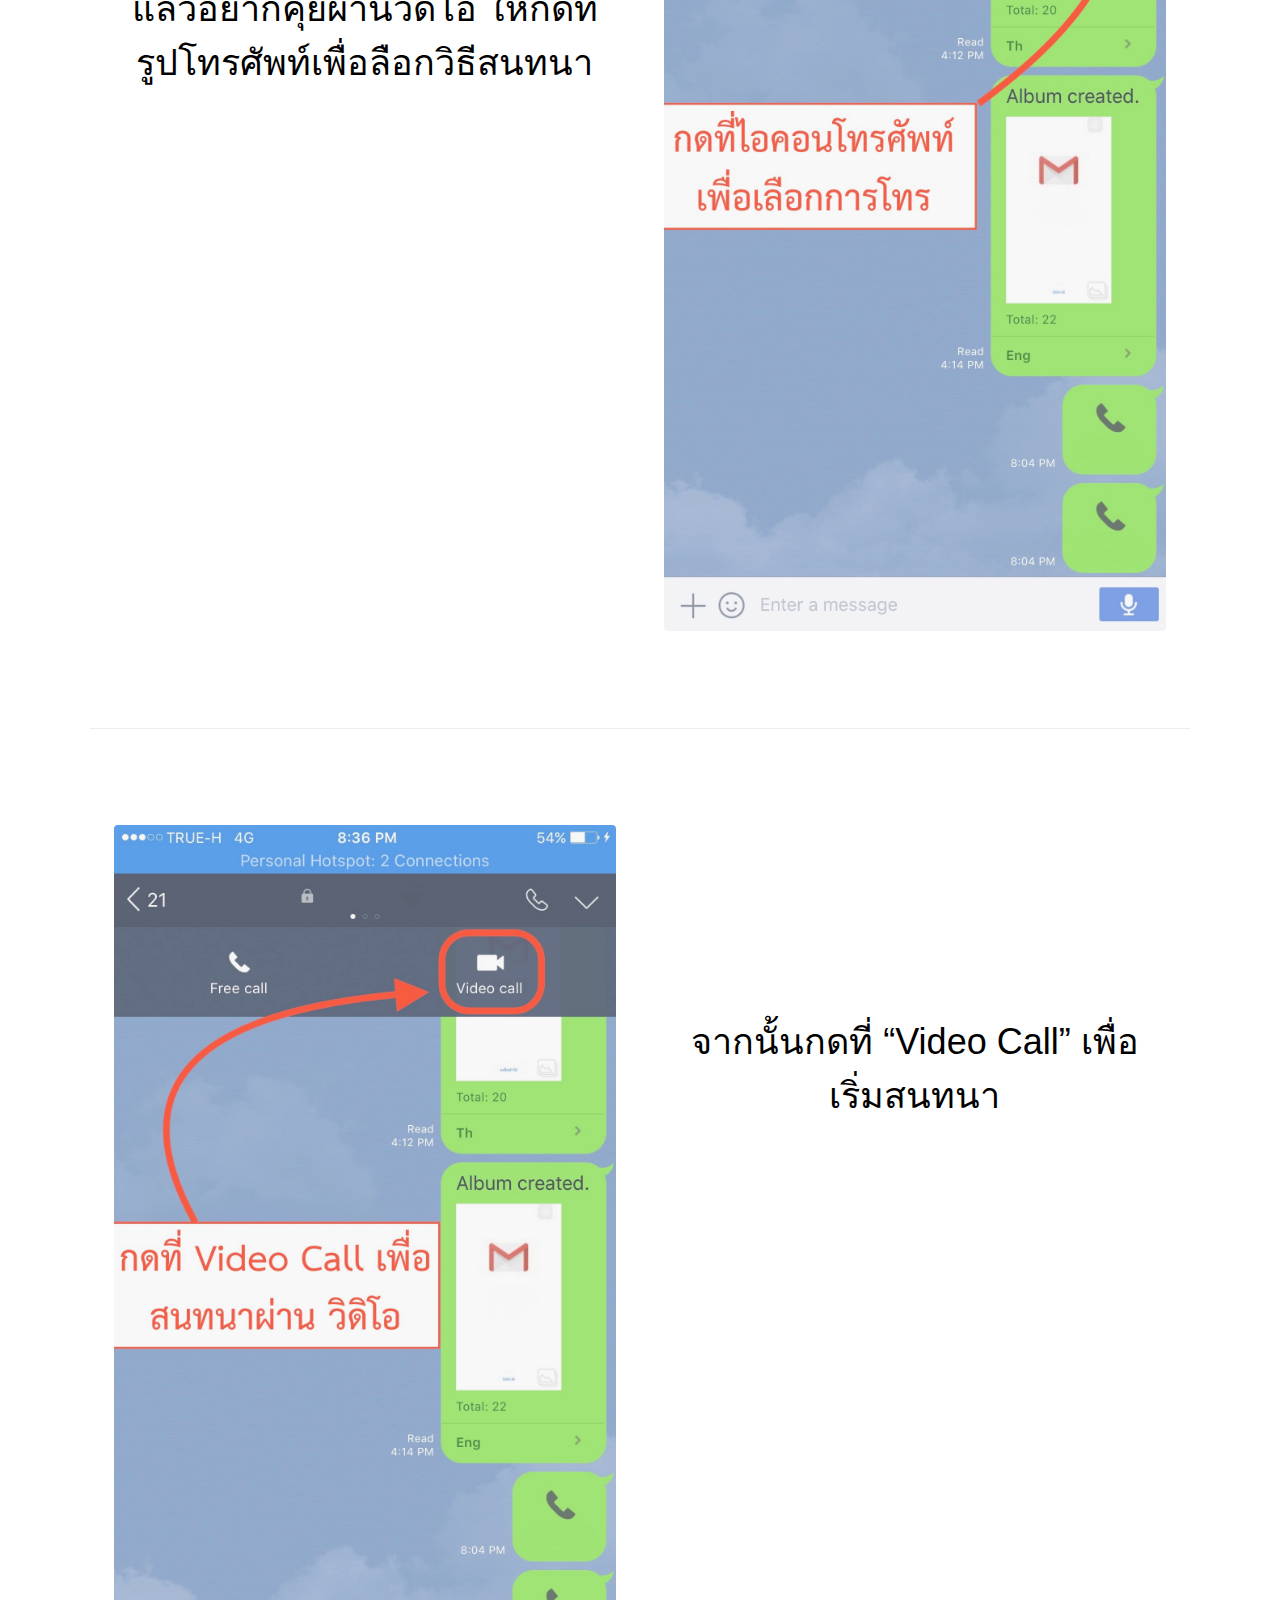
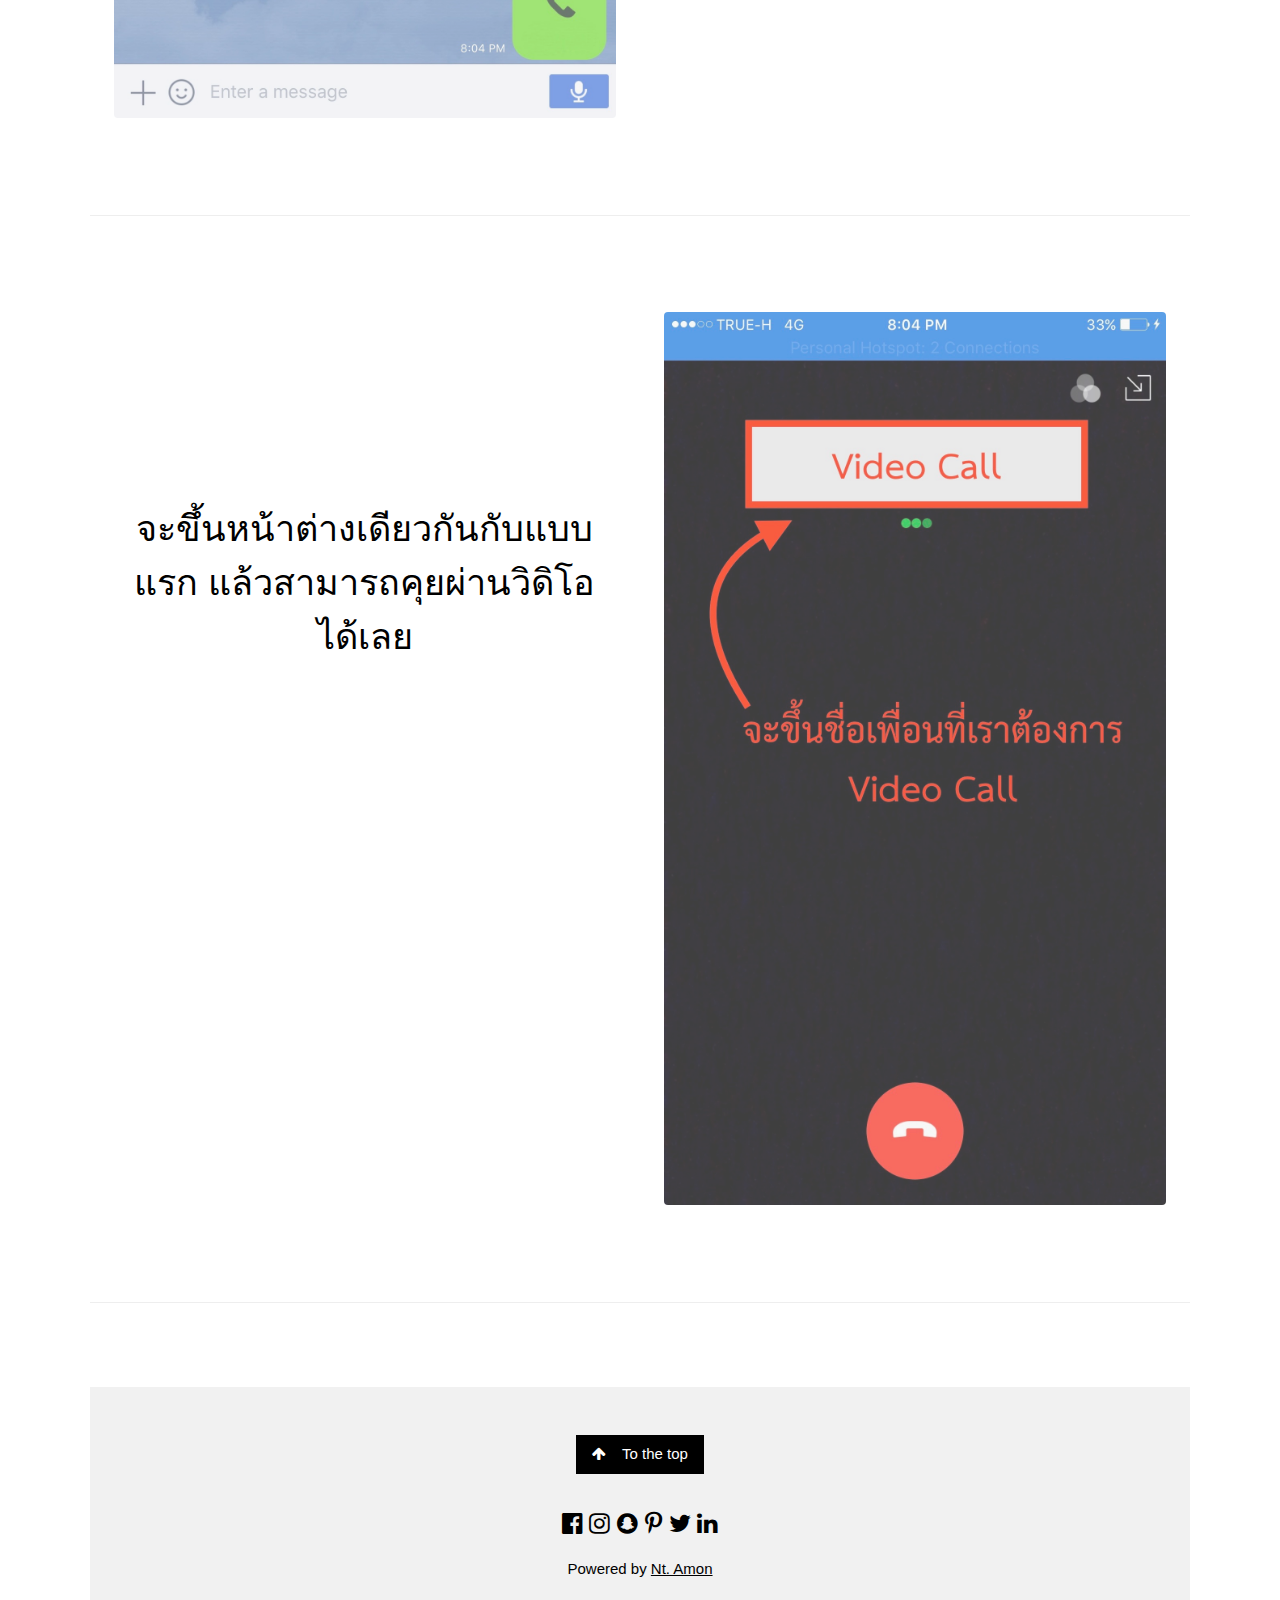
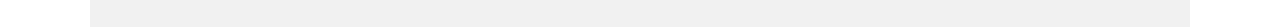
==== commit df24a62d: "Update LINE.html" ====
--- a/LINE.html
+++ b/LINE.html
@@ -23,7 +23,7 @@
 <!-- Header -->
 <header class="display-container content wide" style="max-width:1600px;min-width:500px" id="home">
   <img class="image" src="images/Line.png" alt="Hamburger Catering" width="1600" height="800">
-  <iframe width="1280" height="720" src="https://www.youtube.com/embed/Ko8kgkE4eXg?ecver=1" frameborder="0" allowfullscreen></iframe>
+  <iframe class="image" alt="Hamburger Catering" width="1280" height="720" src="https://www.youtube.com/embed/Ko8kgkE4eXg?ecver=1" frameborder="0" allowfullscreen></iframe>
   <div class="display-bottomleft padding-large opacity">
   </div>
 </header>
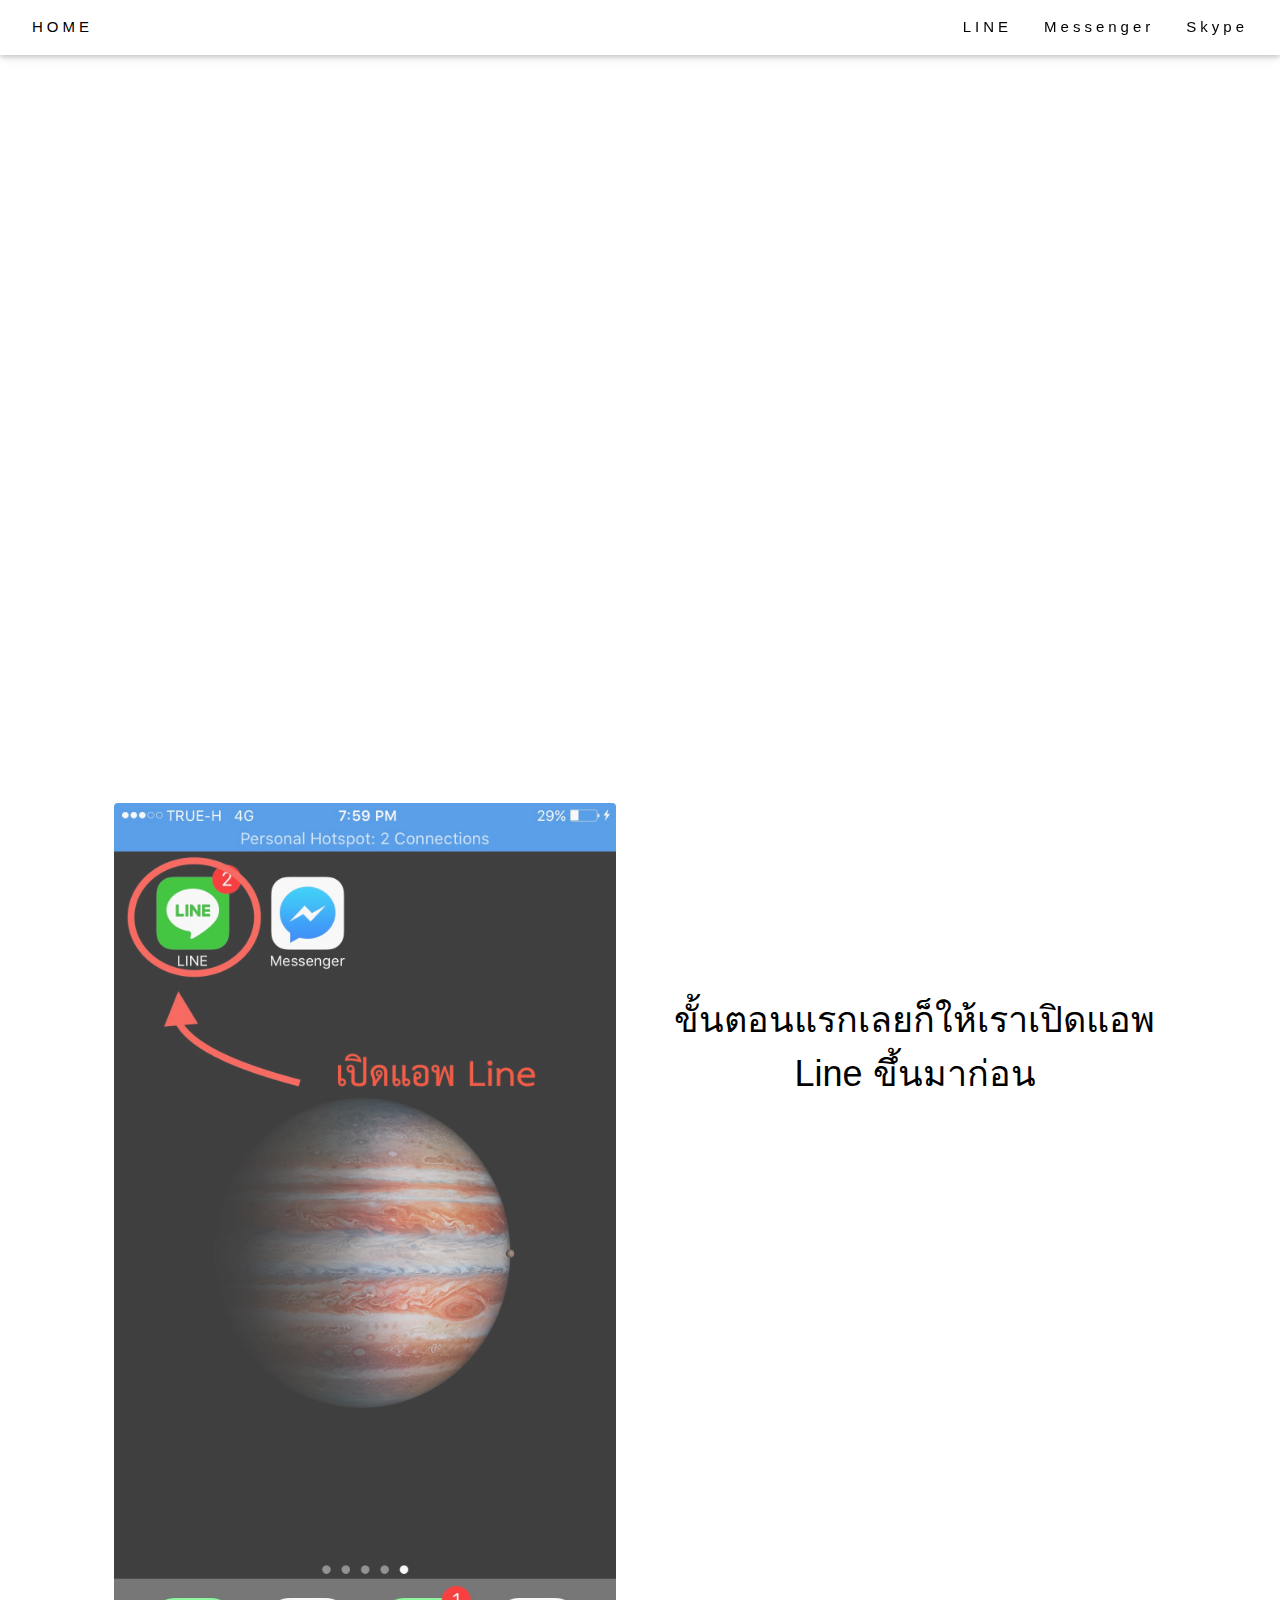
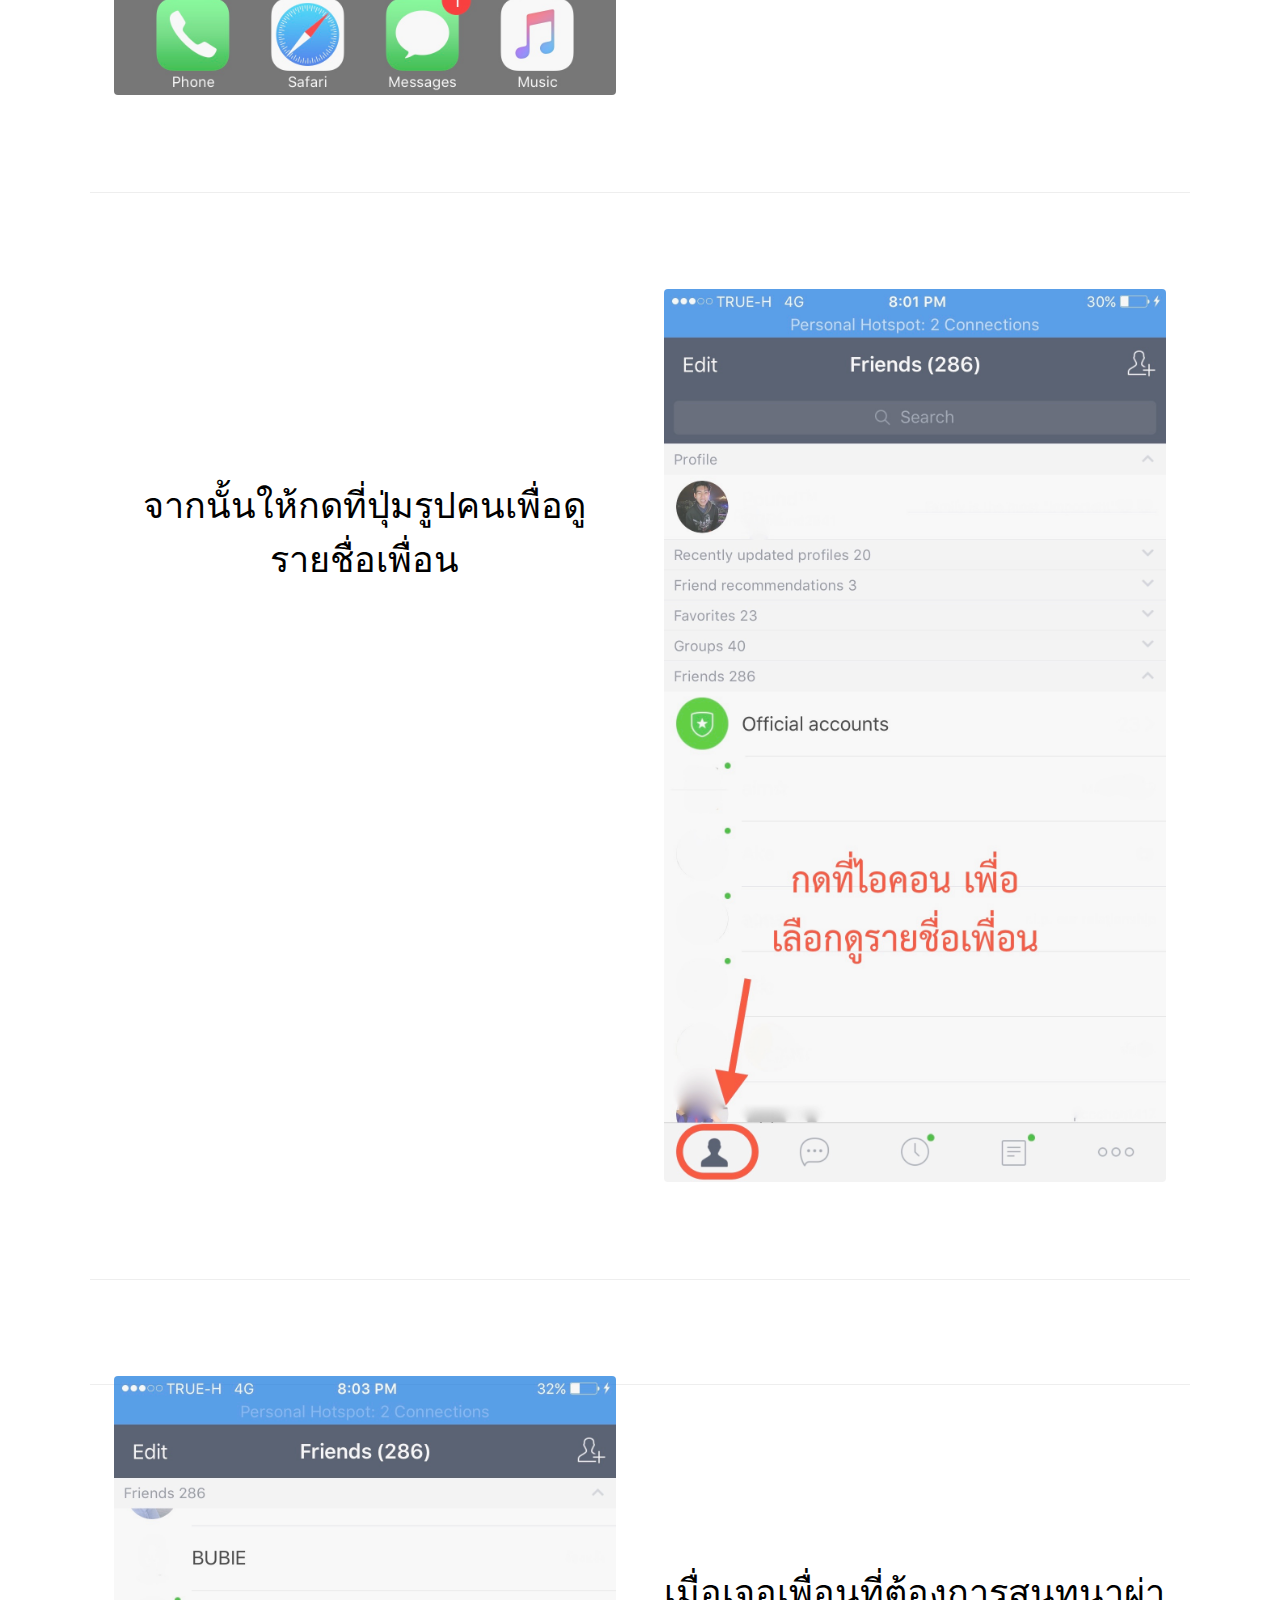
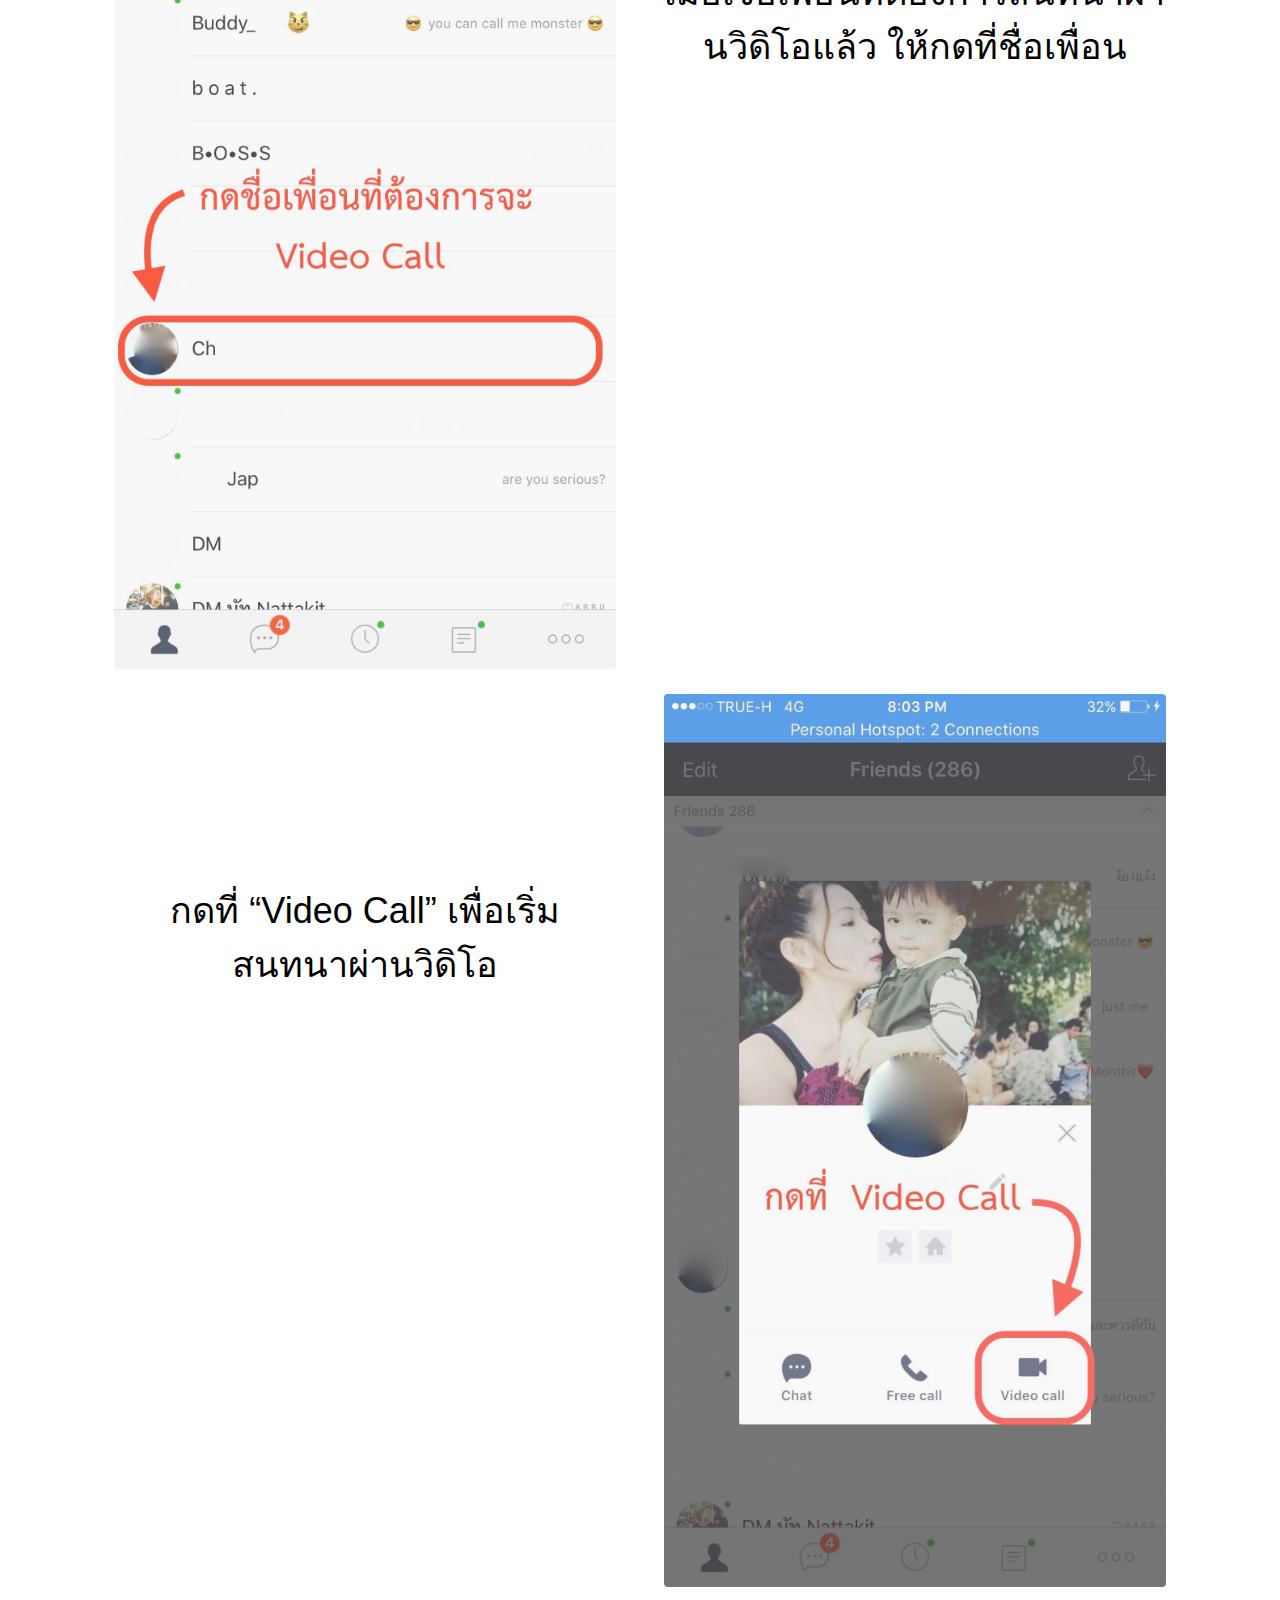
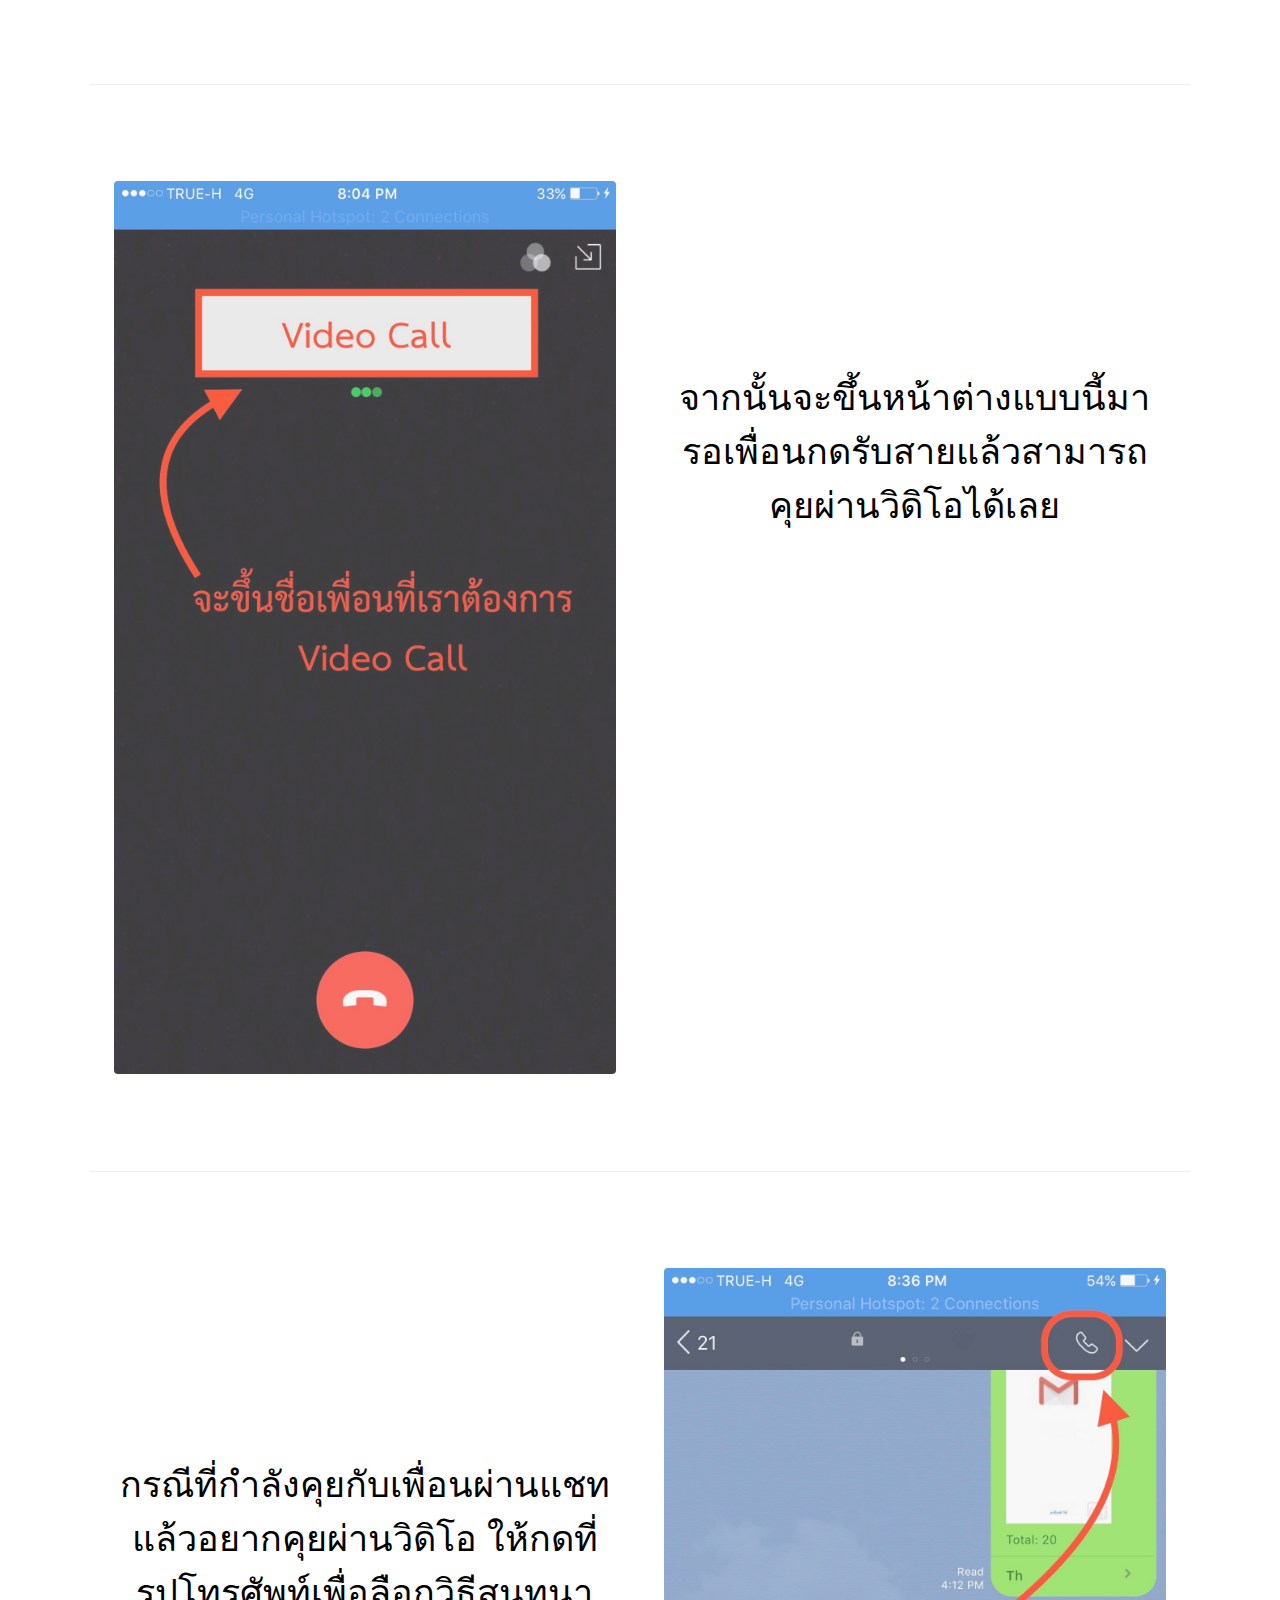
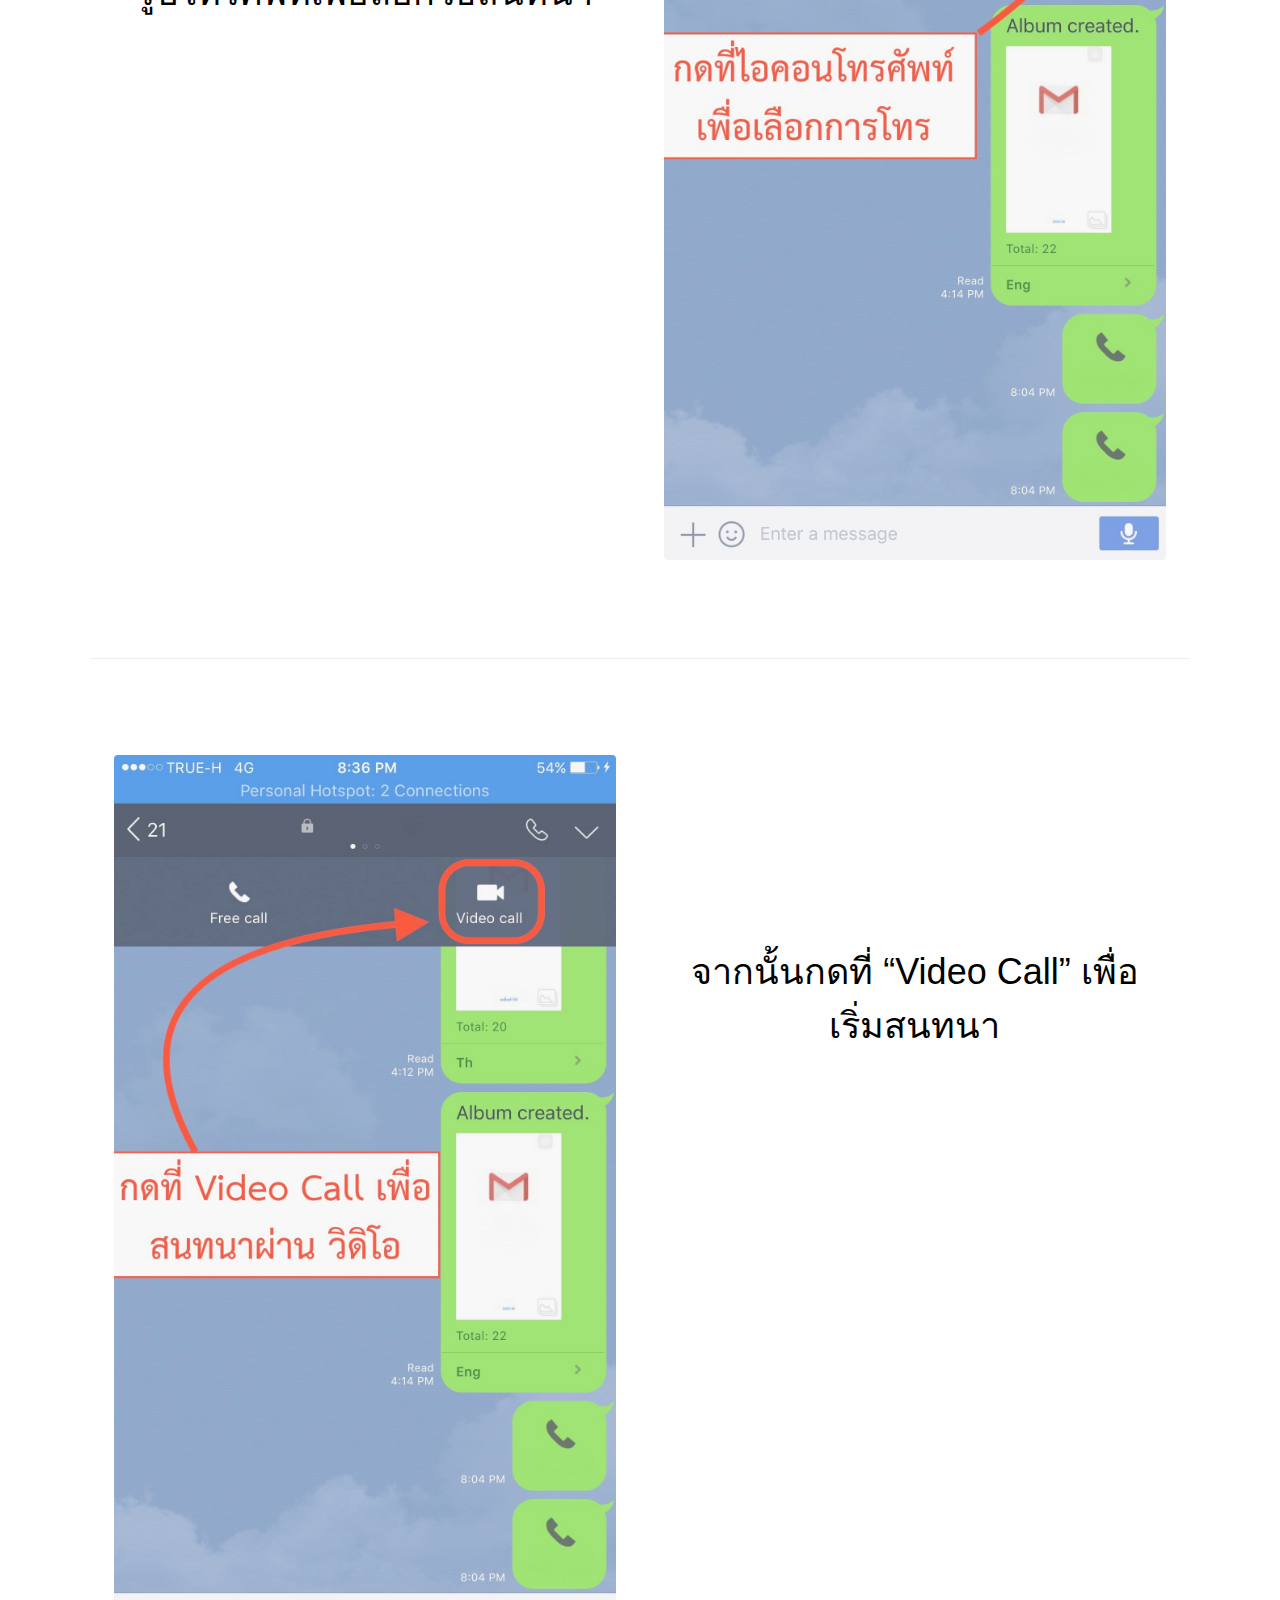
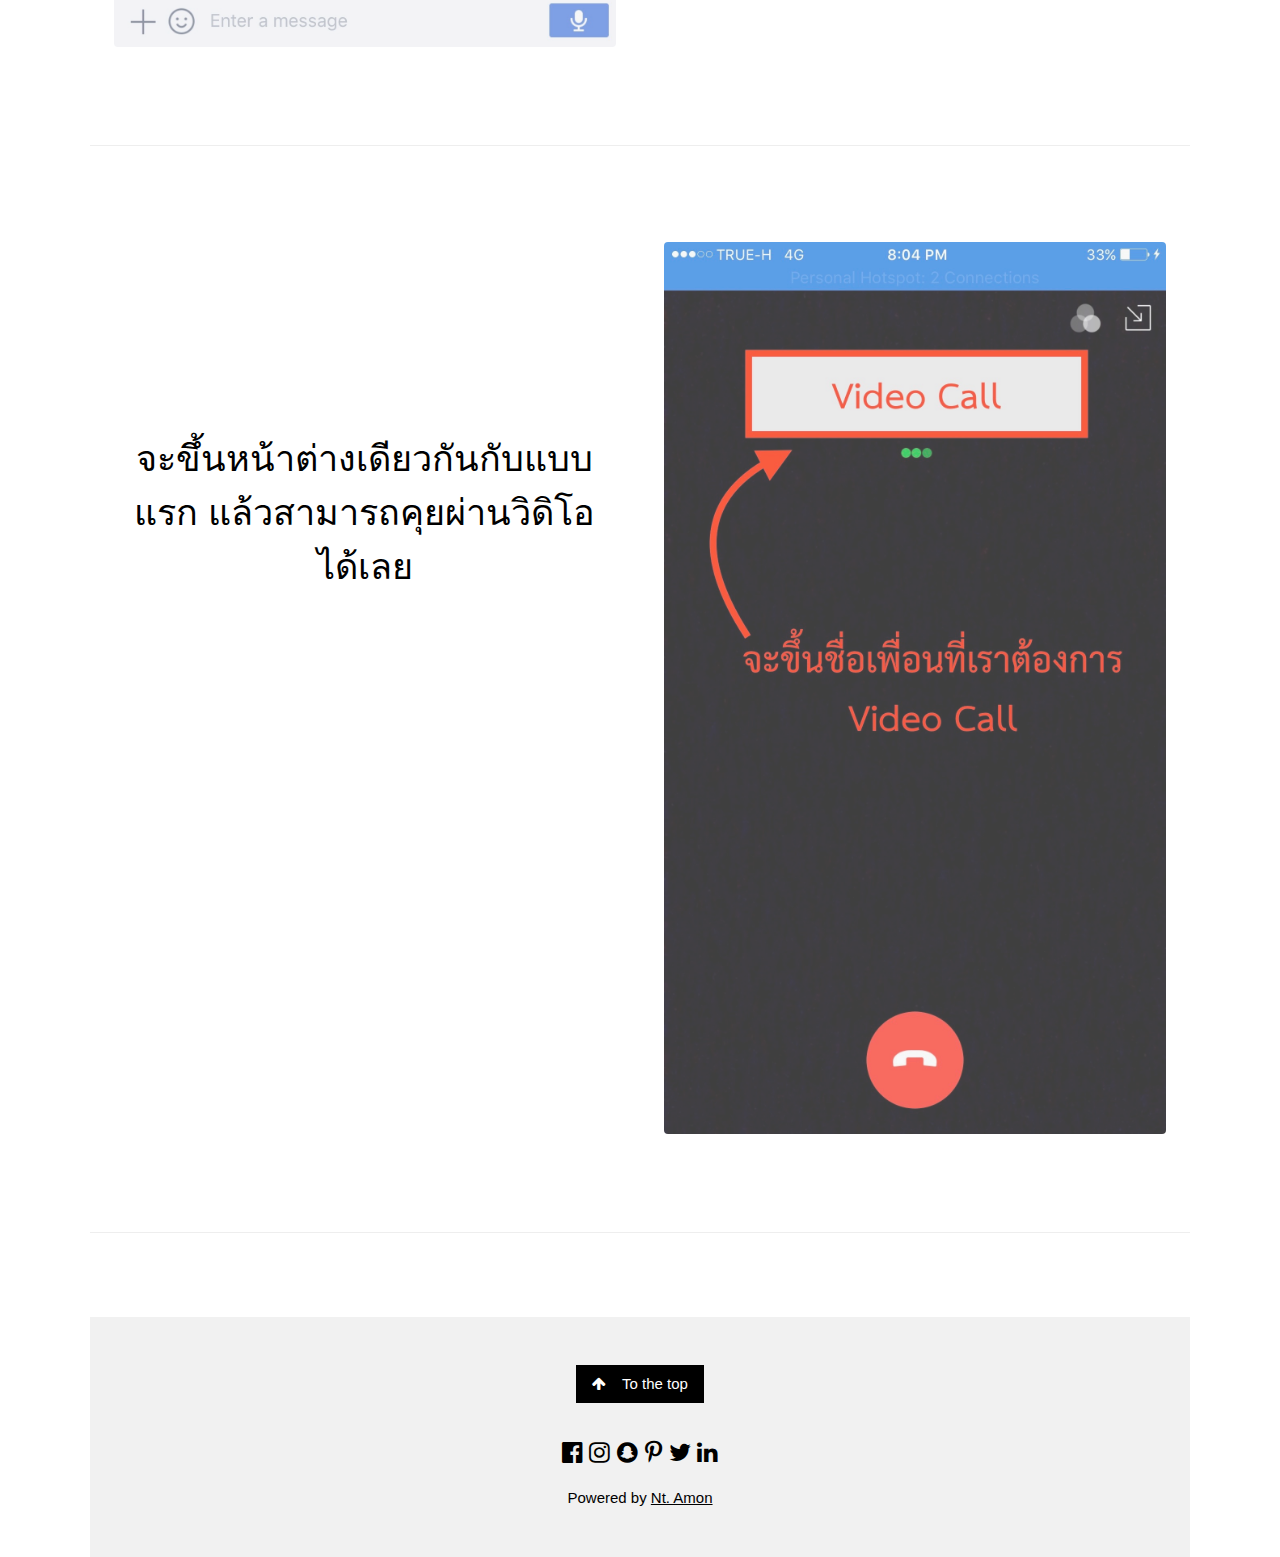
==== commit c8904c04: "Update LINE.html" ====
--- a/LINE.html
+++ b/LINE.html
@@ -22,8 +22,7 @@
 
 <!-- Header -->
 <header class="display-container content wide" style="max-width:1600px;min-width:500px" id="home">
-  <img class="image" src="images/Line.png" alt="Hamburger Catering" width="1600" height="800">
-  <iframe class="image" alt="Hamburger Catering" width="1280" height="720" src="https://www.youtube.com/embed/Ko8kgkE4eXg?ecver=1" frameborder="0" allowfullscreen></iframe>
+  <center><iframe max-width="1280" height="720" src="https://www.youtube.com/embed/Ko8kgkE4eXg?ecver=1" frameborder="0" allowfullscreen></iframe></center>
   <div class="display-bottomleft padding-large opacity">
   </div>
 </header>
